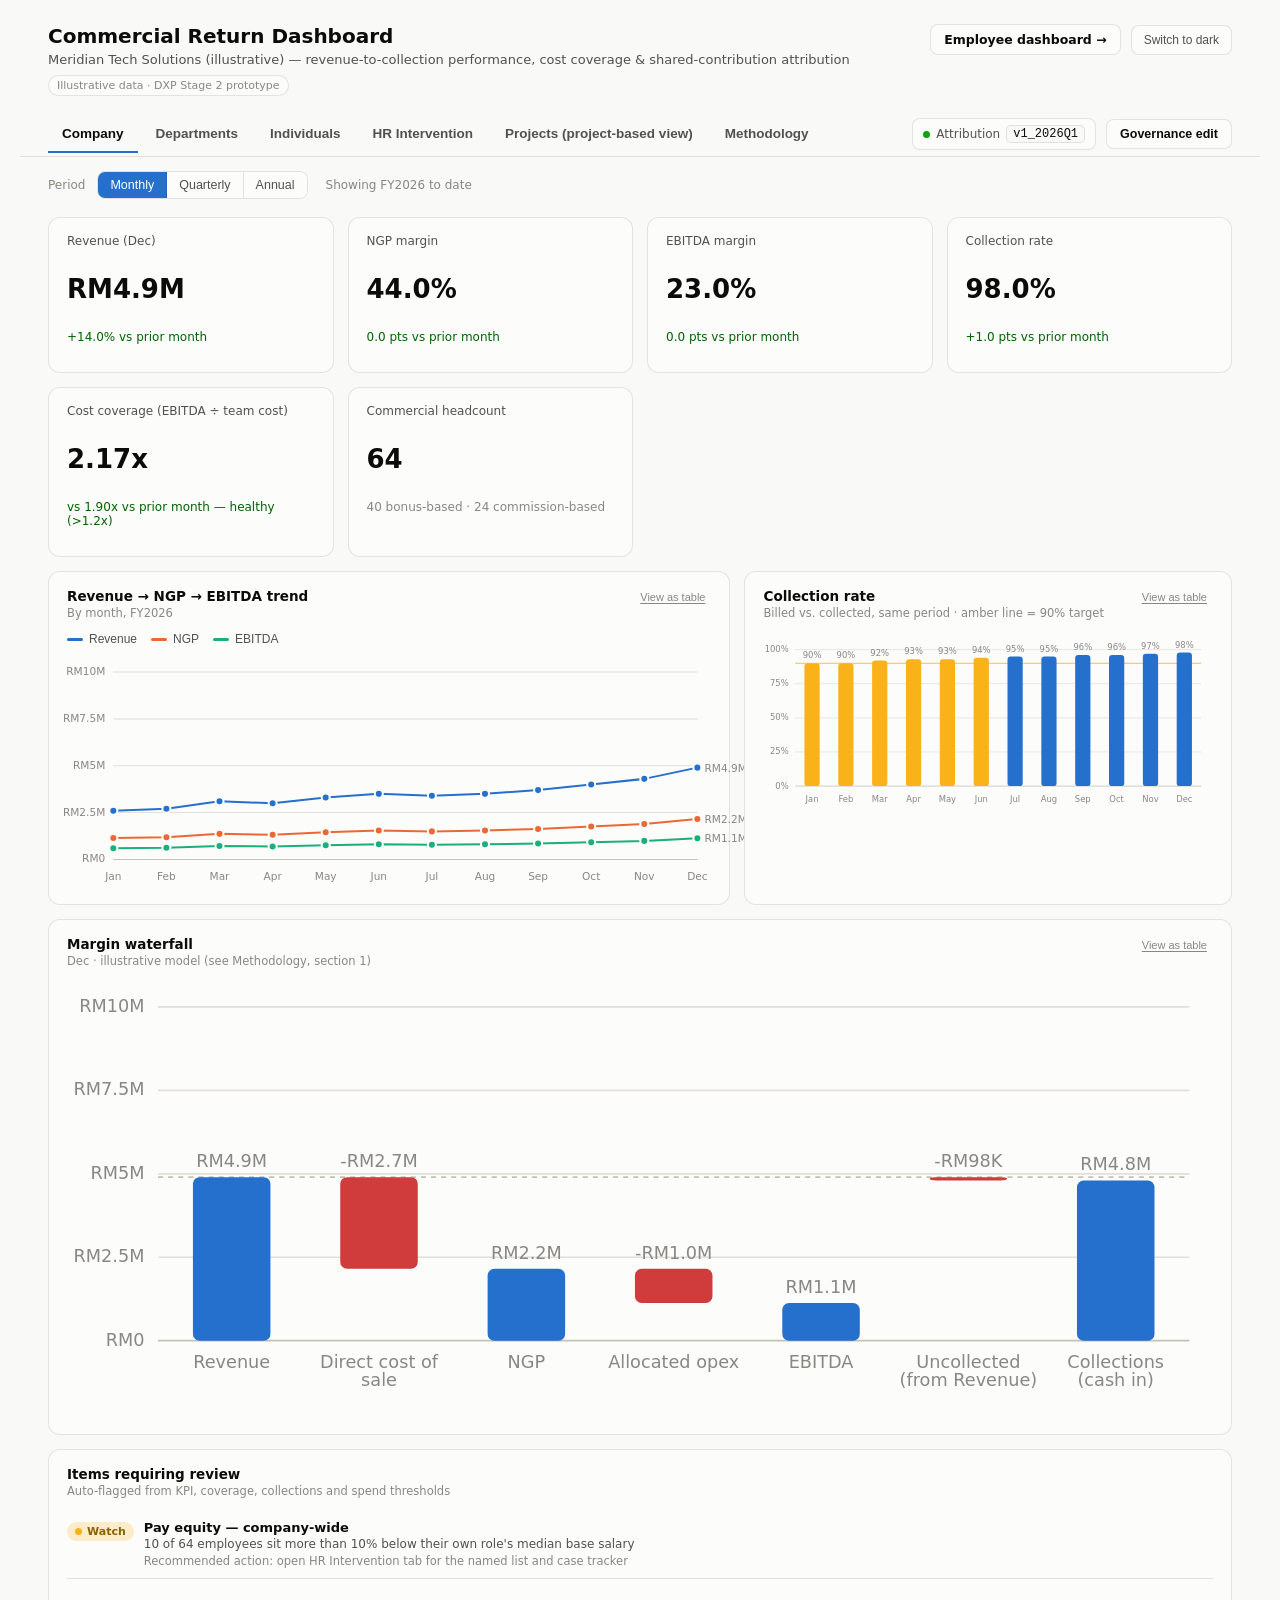
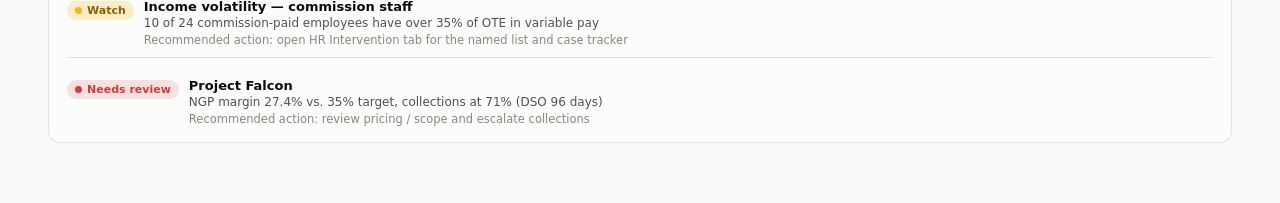
==== index.html @ 89a06a36 "Initial commit: commercial return dashboard (employer + employee views)" ====
<!DOCTYPE html>
<html lang="en">
<head>
<meta charset="UTF-8">
<meta name="viewport" content="width=device-width, initial-scale=1.0">
<title>Commercial Return Dashboard — Prototype</title>
<style>
  :root { color-scheme: light; }
  * { box-sizing: border-box; }
  html, body { margin: 0; padding: 0; }
  body {
    font-family: system-ui, -apple-system, "Segoe UI", sans-serif;
    background: var(--page-plane);
  }

  .viz-root {
    color-scheme: light;
    --surface-1:      #fcfcfb;
    --page-plane:     #f9f9f7;
    --text-primary:   #0b0b0b;
    --text-secondary: #52514e;
    --text-muted:     #898781;
    --gridline:       #e1e0d9;
    --baseline:       #c3c2b7;
    --border:         rgba(11,11,11,0.10);
    --success-text:   #006300;

    --series-1: #2570cc; /* blue      -> Revenue / Sales dept (darkened slightly from #2a78d6 so it clears 4.5:1 as text, e.g. gov-edit-btn) */
    --series-2: #eb6834; /* orange    -> NGP / Product Mgmt dept */
    --series-3: #1baf7a; /* aqua      -> EBITDA / Consulting dept */
    --series-4: #eda100; /* yellow    -> Sales Support dept */
    --series-5: #e87ba4; /* magenta   -> Delivery dept */

    --seq-100: #cde2fb; --seq-450: #2a78d6;

    --status-good:     #0ca30c;
    --status-warning:  #fab219;
    --status-serious:  #ec835a;
    --status-critical: #d03b3b;

    background: var(--page-plane);
    color: var(--text-primary);
    min-height: 100vh;
  }
  .viz-root[data-theme="dark"], .viz-root.theme-dark {
    color-scheme: dark;
    --surface-1:      #1a1a19;
    --page-plane:     #0d0d0d;
    --text-primary:   #ffffff;
    --text-secondary: #c3c2b7;
    --text-muted:     #898781;
    --gridline:       #2c2c2a;
    --baseline:       #383835;
    --border:         rgba(255,255,255,0.10);
    --success-text:   #0ca30c;

    --series-1: #3987e5;
    --series-2: #d95926;
    --series-3: #199e70;
    --series-4: #c98500;
    --series-5: #d55181;
  }

  header.app-header {
    display: flex; align-items: flex-start; justify-content: space-between;
    gap: 16px; padding: 24px 28px 16px; max-width: 1240px; margin: 0 auto;
  }
  header.app-header h1 { font-size: 20px; margin: 0 0 4px; font-weight: 650; }
  header.app-header .sub { color: var(--text-secondary); font-size: 13px; margin: 0; }
  header.app-header .tag {
    display: inline-block; margin-top: 8px; font-size: 11px; padding: 3px 8px;
    border-radius: 20px; background: var(--surface-1); border: 1px solid var(--border);
    color: var(--text-muted);
  }
  .theme-toggle {
    border: 1px solid var(--border); background: var(--surface-1); color: var(--text-secondary);
    border-radius: 8px; padding: 7px 12px; font-size: 12px; cursor: pointer; white-space: nowrap;
  }
  .theme-toggle:hover { color: var(--text-primary); }

  .tabs-row {
    max-width: 1240px; margin: 0 auto; padding: 0 28px;
    display: flex; align-items: center; justify-content: space-between; gap: 10px;
    border-bottom: 1px solid var(--gridline); flex-wrap: wrap;
  }
  nav.tabs {
    display: flex; gap: 4px; flex-wrap: wrap; flex: 1 1 auto; min-width: 0;
  }
  nav.tabs button {
    appearance: none; border: none; background: none; padding: 10px 14px; font-size: 13.5px;
    font-weight: 550; color: var(--text-secondary); cursor: pointer; border-bottom: 2px solid transparent;
    margin-bottom: -1px;
  }
  nav.tabs button:hover { color: var(--text-primary); }
  nav.tabs button[aria-selected="true"] { color: var(--text-primary); border-bottom-color: var(--series-1); }

  .filter-row {
    max-width: 1240px; margin: 0 auto; padding: 14px 28px 0; display: flex;
    align-items: center; gap: 10px; flex-wrap: wrap;
  }
  .filter-row .label { font-size: 12px; color: var(--text-muted); margin-right: 2px; }
  .seg { display: inline-flex; border: 1px solid var(--border); border-radius: 8px; overflow: hidden; }
  .seg button {
    appearance: none; border: none; background: var(--surface-1); color: var(--text-secondary);
    padding: 6px 12px; font-size: 12.5px; cursor: pointer; border-right: 1px solid var(--border);
  }
  .seg button:last-child { border-right: none; }
  .seg button[aria-pressed="true"] { background: var(--series-1); color: #fff; }
  .chip {
    border: 1px solid var(--border); background: var(--surface-1); color: var(--text-secondary);
    padding: 5px 11px; border-radius: 20px; font-size: 12px; cursor: pointer;
  }
  .chip[aria-pressed="true"] { background: var(--text-primary); color: var(--surface-1); border-color: var(--text-primary); }

  main { max-width: 1240px; margin: 0 auto; padding: 18px 28px 60px; }
  .view[hidden] { display: none; }

  .grid { display: grid; gap: 14px; }
  .grid.cols-4 { grid-template-columns: repeat(4, 1fr); }
  .grid.cols-2 { grid-template-columns: 1.4fr 1fr; }
  .grid.cols-3 { grid-template-columns: repeat(3, 1fr); }
  @media (max-width: 920px) {
    .grid.cols-4 { grid-template-columns: repeat(2, 1fr); }
    .grid.cols-2 { grid-template-columns: 1fr; }
    .grid.cols-3 { grid-template-columns: 1fr; }
  }

  .card {
    background: var(--surface-1); border: 1px solid var(--border); border-radius: 12px;
    padding: 16px 18px;
  }
  .card h3 { font-size: 13.5px; margin: 0 0 2px; font-weight: 650; }
  .card .card-sub { font-size: 11.5px; color: var(--text-muted); margin: 0 0 12px; }
  .card-head { display: flex; align-items: baseline; justify-content: space-between; gap: 8px; }
  .table-toggle {
    border: none; background: none; color: var(--text-muted); font-size: 11px; cursor: pointer;
    text-decoration: underline; text-underline-offset: 2px;
  }
  .table-toggle:hover { color: var(--text-primary); }

  /* Stat tile */
  .stat-tile .label { font-size: 12px; color: var(--text-secondary); margin: 0 0 6px; }
  .stat-tile .value { font-size: 26px; font-weight: 650; font-variant-numeric: proportional-nums; }
  .stat-tile .delta { font-size: 12px; margin-top: 4px; }
  .stat-tile .delta.good { color: var(--success-text); }
  .stat-tile .delta.bad { color: var(--status-critical); }
  .stat-tile .delta.flat { color: var(--text-muted); }

  /* Legend */
  .legend { display: flex; gap: 14px; flex-wrap: wrap; margin-bottom: 10px; }
  .legend .item { display: flex; align-items: center; gap: 6px; font-size: 12px; color: var(--text-secondary); background:none; border:none; cursor:pointer; padding:0; }
  .legend .swatch { width: 16px; height: 3px; border-radius: 2px; display: inline-block; }
  .legend .swatch.rect { width: 10px; height: 10px; border-radius: 2px; }
  .legend .item[data-off="true"] { opacity: .35; }

  svg.chart { width: 100%; height: auto; display: block; overflow: visible; }
  .axis-label { fill: var(--text-muted); font-size: 10.5px; }
  .grid-line { stroke: var(--gridline); stroke-width: 1; }
  .baseline { stroke: var(--baseline); stroke-width: 1; }

  .tooltip {
    position: fixed; pointer-events: none; z-index: 50; background: var(--surface-1);
    border: 1px solid var(--border); border-radius: 8px; padding: 8px 10px; font-size: 12px;
    box-shadow: 0 4px 16px rgba(0,0,0,.14); opacity: 0; transition: opacity .08s ease; min-width: 140px;
  }
  .tooltip.show { opacity: 1; }
  .tooltip .t-title { color: var(--text-secondary); font-size: 11px; margin-bottom: 4px; }
  .tooltip .t-row { display: flex; align-items: center; gap: 6px; justify-content: space-between; padding: 1px 0; }
  .tooltip .t-key { display: flex; align-items: center; gap: 5px; color: var(--text-secondary); }
  .tooltip .t-line { width: 10px; height: 2px; display: inline-block; border-radius: 1px; }
  .tooltip .t-val { font-weight: 650; color: var(--text-primary); font-variant-numeric: tabular-nums; }

  /* Table */
  table.data-table { width: 100%; border-collapse: collapse; font-size: 12.5px; }
  table.data-table th {
    text-align: left; font-weight: 600; color: var(--text-muted); font-size: 11px;
    text-transform: uppercase; letter-spacing: .02em; padding: 7px 10px; border-bottom: 1px solid var(--gridline);
    white-space: nowrap;
  }
  table.data-table td { padding: 8px 10px; border-bottom: 1px solid var(--gridline); vertical-align: middle; }
  table.data-table td.num, table.data-table th.num { text-align: right; font-variant-numeric: tabular-nums; }
  table.data-table tbody tr:hover { background: rgba(128,128,128,0.06); }
  table.data-table caption { text-align: left; caption-side: bottom; font-size: 11px; color: var(--text-muted); padding-top: 6px; }

  /* Meter */
  .meter-wrap { display: flex; align-items: center; gap: 8px; min-width: 130px; }
  .meter-track { flex: 1; height: 6px; border-radius: 4px; background: var(--gridline); overflow: hidden; }
  .meter-fill { height: 100%; border-radius: 4px; }
  .meter-val { font-size: 11.5px; color: var(--text-secondary); font-variant-numeric: tabular-nums; min-width: 34px; text-align: right; }

  /* Badge / status */
  .badge {
    display: inline-flex; align-items: center; gap: 5px; font-size: 11px; font-weight: 600;
    padding: 3px 8px; border-radius: 20px; white-space: nowrap;
  }
  .badge.good { color: var(--status-good); background: color-mix(in srgb, var(--status-good) 14%, transparent); }
  .badge.warning { color: #8a6300; background: color-mix(in srgb, var(--status-warning) 22%, transparent); }
  .badge.critical { color: var(--status-critical); background: color-mix(in srgb, var(--status-critical) 14%, transparent); }
  .viz-root[data-theme="dark"] .badge.warning, .viz-root.theme-dark .badge.warning { color: #ffd980; }
  .badge .dot { width: 7px; height: 7px; border-radius: 50%; }
  .badge.good .dot { background: var(--status-good); }
  .badge.warning .dot { background: var(--status-warning); }
  .badge.critical .dot { background: var(--status-critical); }

  .flag-list { display: flex; flex-direction: column; gap: 10px; }
  .flag-item { display: flex; gap: 10px; padding: 10px 0; border-bottom: 1px solid var(--gridline); }
  .flag-item:last-child { border-bottom: none; padding-bottom: 0; }
  .flag-item .who { font-size: 13px; font-weight: 600; }
  .flag-item .why { font-size: 12px; color: var(--text-secondary); margin-top: 2px; }
  .flag-item .action { font-size: 11.5px; color: var(--text-muted); margin-top: 3px; }

  .pay-pill { font-size: 10.5px; padding: 2px 7px; border-radius: 10px; border: 1px solid var(--border); color: var(--text-secondary); white-space: nowrap; }

  .attr-bar { display: flex; height: 22px; border-radius: 5px; overflow: hidden; }
  .attr-seg { display: flex; align-items: center; justify-content: center; font-size: 10.5px; color: #fff; font-weight: 600; }
  .attr-legend { display: flex; gap: 12px; flex-wrap: wrap; margin-top: 8px; font-size: 11px; color: var(--text-secondary); }
  .attr-legend .sw { width: 9px; height: 9px; border-radius: 2px; display: inline-block; margin-right: 5px; }

  .proj-card { border: 1px solid var(--border); border-radius: 10px; padding: 14px 16px; margin-bottom: 12px; }
  .proj-head { display: flex; align-items: center; justify-content: space-between; gap: 10px; flex-wrap: wrap; margin-bottom: 8px; }
  .proj-head h4 { margin: 0; font-size: 14px; }
  .proj-meta { font-size: 11.5px; color: var(--text-muted); }
  .proj-stats { display: flex; gap: 22px; flex-wrap: wrap; margin: 10px 0; }
  .proj-stats div .k { font-size: 10.5px; color: var(--text-muted); }
  .proj-stats div .v { font-size: 14px; font-weight: 650; }

  .method-block { margin-bottom: 22px; }
  .method-block h3 { font-size: 14px; margin-bottom: 6px; }
  .method-block p, .method-block li { font-size: 13px; color: var(--text-secondary); line-height: 1.55; }
  .method-block ul { margin: 6px 0; padding-left: 18px; }

  .callout { border: 1px solid var(--border); border-left: 3px solid var(--text-primary); border-radius: 8px; padding: 12px 14px; margin-bottom: 22px; background: var(--page-plane); }
  .callout h3 { font-size: 13px; margin: 0 0 6px; }
  .callout p, .callout li { font-size: 12.5px; color: var(--text-secondary); line-height: 1.55; margin: 4px 0; }
  .callout ul { margin: 4px 0; padding-left: 18px; }
  .callout b { color: var(--text-primary); }

  .hr-case-row select, .hr-case-row input[type="text"] {
    font: inherit; font-size: 12px; padding: 5px 7px; border-radius: 6px; border: 1px solid var(--border);
    background: var(--surface-1); color: var(--text-primary); width: 100%;
  }
  .hr-flag-pill { display: inline-block; font-size: 10.5px; padding: 2px 7px; border-radius: 10px; margin: 1px 3px 1px 0; white-space: nowrap; }
  .hr-flag-pill.pay-equity { color: var(--status-warning); background: color-mix(in srgb, var(--status-warning) 22%, transparent); }
  .hr-flag-pill.income-volatility { color: var(--status-critical); background: color-mix(in srgb, var(--status-critical) 14%, transparent); }
  .hr-flag-pill.performance { color: var(--status-critical); background: color-mix(in srgb, var(--status-critical) 14%, transparent); }
  .chip.mgmt-approve[aria-pressed="true"] { background: var(--status-good); color: #fff; border-color: var(--status-good); }
  .chip.mgmt-decline[aria-pressed="true"] { background: var(--text-muted); color: var(--surface-1); border-color: var(--text-muted); }

  /* Manager-facing simple view: plain-language cards, one-click approve/dismiss */
  .mgr-grid { display: grid; grid-template-columns: repeat(2, 1fr); gap: 12px; }
  @media (max-width: 760px) { .mgr-grid { grid-template-columns: 1fr; } }
  .mgr-card { border: 1px solid var(--border); border-radius: 10px; padding: 13px 15px; }
  .mgr-card-head { display: flex; align-items: flex-start; justify-content: space-between; gap: 10px; }
  .mgr-card-head .who { font-size: 13.5px; font-weight: 650; }
  .mgr-card-head .proj-meta { margin-top: 1px; }
  .mgr-reasons { margin: 9px 0; padding-left: 18px; font-size: 12.5px; color: var(--text-secondary); line-height: 1.5; }
  .mgr-reasons li { margin-bottom: 2px; }
  .mgr-actions { display: flex; gap: 8px; align-items: center; margin-top: 4px; }
  .mgr-approve-btn { border: 1px solid var(--series-1); background: var(--series-1); color: #fff; font-weight: 650; border-radius: 7px; padding: 6px 12px; font-size: 12px; cursor: pointer; }
  .mgr-dismiss-btn { border: 1px solid var(--border); background: var(--surface-1); color: var(--text-secondary); border-radius: 7px; padding: 6px 12px; font-size: 12px; cursor: pointer; }
  .mgr-dismiss-btn:hover { color: var(--text-primary); }
  .mgr-reviewed-note { font-size: 12px; color: var(--text-muted); display: flex; align-items: center; gap: 8px; }
  .mgr-reconsider-btn { border: none; background: none; color: var(--series-1); font-size: 12px; cursor: pointer; text-decoration: underline; text-underline-offset: 2px; padding: 0; }
  .formula {
    font-family: ui-monospace, "SFMono-Regular", Menlo, monospace; font-size: 12.5px;
    background: var(--page-plane); border: 1px solid var(--border); border-radius: 8px;
    padding: 10px 12px; margin: 8px 0; color: var(--text-primary);
  }

  .visually-hidden { position: absolute; width: 1px; height: 1px; overflow: hidden; clip: rect(0 0 0 0); white-space: nowrap; }

  /* ---------------- governance modal ---------------- */
  .modal-overlay {
    position: fixed; inset: 0; background: rgba(11,11,11,0.45); z-index: 100;
    display: flex; align-items: flex-start; justify-content: center; padding: 4vh 16px; overflow-y: auto;
  }
  .modal-overlay[hidden] { display: none; }
  .modal-card {
    background: var(--surface-1); border-radius: 14px; width: 100%; max-width: 620px;
    box-shadow: 0 20px 60px rgba(0,0,0,.28); border: 1px solid var(--border);
    display: flex; flex-direction: column; max-height: 92vh;
  }
  .modal-head { display: flex; align-items: flex-start; justify-content: space-between; gap: 12px; padding: 20px 22px 14px; }
  .modal-head h2 { margin: 0 0 6px; font-size: 17px; color: var(--text-primary); }
  .modal-sub { margin: 0; font-size: 12px; color: var(--text-secondary); line-height: 1.5; }
  .modal-close {
    border: 1px solid var(--border); background: var(--surface-1); color: var(--text-secondary);
    width: 30px; height: 30px; border-radius: 8px; font-size: 16px; cursor: pointer; flex: none;
    display: flex; align-items: center; justify-content: center; line-height: 1;
  }
  .modal-close:hover { color: var(--text-primary); }
  .modal-divider { border-top: 1px solid var(--gridline); margin: 0 22px; }
  .modal-body { padding: 18px 22px 22px; overflow-y: auto; }

  .gov-active-note { font-size: 13px; color: var(--text-secondary); line-height: 1.6; margin: 4px 0 22px; }
  .gov-version-tag {
    font-family: ui-monospace, "SFMono-Regular", Menlo, monospace; color: var(--text-primary); background: var(--page-plane);
    border: 1px solid var(--border); border-radius: 5px; padding: 1px 6px; font-size: 12px;
  }

  .gov-step { display: flex; gap: 12px; margin-bottom: 6px; }
  .gov-step .step-num {
    flex: none; width: 26px; height: 26px; border-radius: 50%; background: var(--page-plane);
    border: 1px solid var(--border); color: var(--text-secondary); font-size: 12px; font-weight: 700;
    display: flex; align-items: center; justify-content: center;
  }
  .gov-step-title { font-size: 14.5px; font-weight: 650; color: var(--text-primary); margin: 2px 0 2px; }
  .gov-step-body { flex: 1; min-width: 0; }
  .gov-step-help { font-size: 11.5px; color: var(--text-muted); margin: 2px 0 12px; }

  .gov-select {
    width: 100%; appearance: none; border: 1px solid var(--border); background: var(--page-plane);
    color: var(--text-primary); border-radius: 9px; padding: 10px 34px 10px 12px; font-size: 14px; font-family: inherit;
    background-image: url("data:image/svg+xml;utf8,<svg xmlns='http://www.w3.org/2000/svg' width='10' height='6'><path d='M0 0l5 6 5-6z' fill='%23898781'/></svg>");
    background-repeat: no-repeat; background-position: right 12px center;
  }

  .gov-weight-head { display: grid; grid-template-columns: 1fr 64px 1fr 46px; gap: 10px; font-size: 10.5px; text-transform: uppercase; letter-spacing: .03em; color: var(--text-muted); padding-bottom: 4px; border-bottom: 1px solid var(--gridline); margin-bottom: 4px; }
  .gov-weight-row { display: grid; grid-template-columns: 1fr 64px 1fr 46px; align-items: center; gap: 10px; padding: 7px 0; }
  .gov-weight-row .role-name { font-size: 13px; color: var(--text-primary); }
  .gov-weight-input {
    width: 100%; border: 1px solid var(--border); background: var(--page-plane); border-radius: 7px;
    padding: 6px; font-size: 13px; text-align: center; color: var(--text-primary); font-family: inherit;
  }
  .gov-share-track { height: 6px; border-radius: 4px; background: var(--gridline); overflow: hidden; }
  .gov-share-fill { height: 100%; border-radius: 4px; }
  .gov-share-pct { font-size: 12.5px; color: var(--text-secondary); text-align: right; font-variant-numeric: tabular-nums; }

  .gov-breakdown { background: var(--page-plane); border: 1px solid var(--border); border-radius: 10px; padding: 12px 14px; margin: 14px 0 18px; }
  .gov-breakdown-title { font-size: 11.5px; color: var(--text-muted); margin: 0 0 8px; }
  .gov-bd-row { display: flex; align-items: center; justify-content: space-between; padding: 5px 0; font-size: 13px; }
  .gov-bd-row .amt { font-weight: 650; color: var(--text-primary); font-variant-numeric: tabular-nums; }
  .gov-bd-row .delta { font-size: 11.5px; min-width: 70px; text-align: right; font-variant-numeric: tabular-nums; }
  .gov-bd-row .delta.up { color: var(--status-good); }
  .gov-bd-row .delta.down { color: var(--status-critical); }
  .gov-bd-row .delta.flat { color: var(--text-muted); }

  .gov-radio-card {
    border: 1px solid var(--border); border-radius: 10px; padding: 11px 14px; margin-bottom: 8px; cursor: pointer;
    display: flex; gap: 10px; align-items: flex-start;
  }
  .gov-radio-card.selected { background: color-mix(in srgb, var(--series-1) 10%, var(--surface-1)); border-color: var(--series-1); }
  .gov-radio-card input { margin-top: 3px; }
  .gov-radio-card .rt { font-size: 13.5px; font-weight: 600; color: var(--text-primary); }
  .gov-radio-card .rs { font-size: 11.5px; color: var(--text-muted); margin-top: 1px; }

  .gov-reason-label { font-size: 13px; font-weight: 600; color: var(--text-primary); margin: 16px 0 6px; }
  .gov-reason {
    width: 100%; border: 1px solid var(--border); background: var(--page-plane); border-radius: 9px;
    padding: 9px 11px; font-size: 13px; font-family: inherit; color: var(--text-primary); resize: vertical; min-height: 52px;
  }

  .gov-checklist { margin: 18px 0 14px; display: flex; flex-direction: column; gap: 7px; }
  .gov-check-row { display: flex; align-items: flex-start; gap: 8px; font-size: 12.5px; }
  .gov-check-icon { flex: none; width: 16px; height: 16px; display: flex; align-items: center; justify-content: center; margin-top: 1px; }
  .gov-check-row.pass { color: var(--text-secondary); }
  .gov-check-row.pass .gov-check-icon { color: var(--status-good); }
  .gov-check-row.pending { color: var(--text-muted); }
  .gov-check-row.pending .gov-check-icon { color: var(--text-muted); }
  .gov-check-row.fail { color: var(--status-critical); }
  .gov-check-row.fail .gov-check-icon { color: var(--status-critical); }

  .gov-register-btn { width: 100%; border: none; border-radius: 10px; padding: 13px; font-size: 14px; font-weight: 650; cursor: pointer; margin-top: 4px; }
  .gov-register-btn.enabled { background: var(--series-1); color: #fff; }
  .gov-register-btn.disabled { background: var(--gridline); color: var(--text-muted); cursor: not-allowed; }

  .gov-success {
    background: color-mix(in srgb, var(--status-good) 12%, var(--surface-1)); border: 1px solid var(--status-good);
    color: var(--text-primary); border-radius: 9px; padding: 10px 13px; font-size: 12.5px; margin-bottom: 16px;
  }

  .gov-history { margin-top: 20px; border-top: 1px solid var(--gridline); padding-top: 14px; }
  .gov-history-title { font-size: 11.5px; color: var(--text-muted); text-transform: uppercase; letter-spacing: .03em; margin: 0 0 8px; }
  .gov-hist-row { display: flex; align-items: center; justify-content: space-between; padding: 7px 0; border-bottom: 1px solid var(--gridline); font-size: 12.5px; gap: 10px; }
  .gov-hist-row:last-child { border-bottom: none; }
  .gov-hist-left { display: flex; align-items: center; gap: 8px; min-width: 0; }
  .gov-hist-reason { color: var(--text-muted); overflow: hidden; text-overflow: ellipsis; white-space: nowrap; }
  .gov-hist-tag { flex: none; font-size: 10px; font-weight: 700; padding: 2px 7px; border-radius: 20px; text-transform: uppercase; letter-spacing: .02em; }
  .gov-hist-tag.active { background: color-mix(in srgb, var(--status-good) 16%, transparent); color: var(--status-good); }
  .gov-hist-tag.upcoming { background: color-mix(in srgb, var(--series-1) 16%, transparent); color: var(--series-1); }
  .gov-hist-tag.superseded { background: var(--gridline); color: var(--text-muted); }
  .gov-hist-tag.pending { background: color-mix(in srgb, var(--status-warning) 22%, transparent); color: #8a6300; }
  .viz-root[data-theme="dark"] .gov-hist-tag.pending, .viz-root.theme-dark .gov-hist-tag.pending { color: #ffd980; }
  .gov-hist-approvals { font-size: 11.5px; color: var(--text-secondary); margin: 4px 0 8px; padding-left: 2px; }
  .gov-approve-btn {
    border: 1px solid var(--border); background: var(--surface-1); color: var(--text-primary); font-weight: 600;
    border-radius: 6px; padding: 3px 9px; font-size: 11px; cursor: pointer; margin: 2px 6px 2px 0;
  }
  .gov-approve-btn:hover { background: var(--page-plane); }
  .gov-approve-btn.done { color: var(--status-good); border-color: var(--status-good); cursor: default; }

  .gov-whatif-note { font-size: 11.5px; color: var(--text-muted); margin: 2px 0 10px; line-height: 1.5; }
  .gov-whatif-row { display: grid; grid-template-columns: 1fr 1fr 1fr 1fr; gap: 8px; align-items: center; padding: 6px 0; border-bottom: 1px solid var(--gridline); font-size: 12.5px; }
  .gov-whatif-row:last-child { border-bottom: none; }
  .gov-whatif-head { font-size: 10.5px; text-transform: uppercase; letter-spacing: .03em; color: var(--text-muted); border-bottom: 1px solid var(--gridline); padding-bottom: 4px; }
  .gov-whatif-row .amt { text-align: right; font-variant-numeric: tabular-nums; }
  .gov-whatif-row .delta { text-align: right; font-variant-numeric: tabular-nums; }
  .gov-whatif-row .delta.up { color: var(--status-good); }
  .gov-whatif-row .delta.down { color: var(--status-critical); }
  .gov-whatif-row .delta.flat { color: var(--text-muted); }

  .gov-audit { margin-top: 18px; border-top: 1px solid var(--gridline); padding-top: 12px; }
  .gov-audit-title { font-size: 11.5px; color: var(--text-muted); text-transform: uppercase; letter-spacing: .03em; margin: 0 0 8px; }
  .gov-audit-row { font-size: 11.5px; color: var(--text-secondary); padding: 3px 0; display: flex; gap: 8px; }
  .gov-audit-row .ts { color: var(--text-muted); font-variant-numeric: tabular-nums; flex: none; }

  .gov-edit-btn {
    border: 1px solid var(--border); background: var(--surface-1); color: var(--series-1); font-weight: 600;
    border-radius: 7px; padding: 5px 11px; font-size: 12px; cursor: pointer; white-space: nowrap;
  }
  .gov-edit-btn:hover { background: var(--page-plane); }

  .header-controls { display: flex; align-items: center; gap: 10px; }

  .gov-header-badge {
    display: inline-flex; align-items: center; gap: 6px; font-size: 12px; color: var(--text-secondary);
    border: 1px solid var(--border); background: var(--surface-1); padding: 6px 10px; border-radius: 8px; white-space: nowrap;
  }
  .gov-header-badge .dot { width: 7px; height: 7px; border-radius: 50%; background: var(--status-good); flex: none; }
  .gov-header-btn {
    border: 1px solid var(--border); background: var(--surface-1); color: var(--text-primary); font-weight: 600;
    border-radius: 8px; padding: 7px 13px; font-size: 12.5px; cursor: pointer; white-space: nowrap;
  }
  .gov-header-btn:hover { background: var(--page-plane); }
  #govToolbar { display: flex; align-items: center; gap: 10px; flex: none; padding: 6px 0; }
  @media (max-width: 920px) { #govToolbar { width: 100%; order: 99; padding: 0 0 8px; } }
</style>
</head>
<body>
<div class="viz-root" id="root">

  <header class="app-header">
    <div>
      <h1>Commercial Return Dashboard</h1>
      <p class="sub">Meridian Tech Solutions (illustrative) — revenue-to-collection performance, cost coverage &amp; shared-contribution attribution</p>
      <span class="tag">Illustrative data · DXP Stage 2 prototype</span>
    </div>
    <div class="header-controls">
      <a class="gov-header-btn" id="toEmployeeLink" href="employee-dashboard.html" target="_blank" rel="noopener" style="text-decoration:none;">Employee dashboard →</a>
      <button class="theme-toggle" id="themeToggle" type="button">Switch to dark</button>
    </div>
  </header>

  <div class="tabs-row">
    <nav class="tabs" role="tablist" aria-label="Dashboard views">
      <button role="tab" aria-selected="true" data-view="company">Company</button>
      <button role="tab" aria-selected="false" data-view="departments">Departments</button>
      <button role="tab" aria-selected="false" data-view="individuals">Individuals</button>
      <button role="tab" aria-selected="false" data-view="hr">HR Intervention</button>
      <button role="tab" aria-selected="false" data-view="projects">Projects (project-based view)</button>
      <button role="tab" aria-selected="false" data-view="methodology">Methodology</button>
    </nav>
    <div id="govToolbar">
      <div class="gov-header-badge" id="govHeaderBadge"><span class="dot"></span>Attribution <span class="gov-version-tag" id="govHeaderVersionTag"></span></div>
      <button class="gov-header-btn" id="govHeaderEditBtn" type="button">Governance edit</button>
    </div>
  </div>

  <div class="filter-row" id="periodFilterRow">
    <span class="label">Period</span>
    <div class="seg" role="group" aria-label="Time period">
      <button data-period="monthly" aria-pressed="true">Monthly</button>
      <button data-period="quarterly" aria-pressed="false">Quarterly</button>
      <button data-period="annual" aria-pressed="false">Annual</button>
    </div>
    <span class="label" style="margin-left:8px;">Showing FY2026 to date</span>
  </div>

  <main>
    <!-- COMPANY VIEW -->
    <section class="view" id="view-company">
      <div class="grid cols-4" id="companyStats" style="margin-bottom:14px;"></div>

      <div class="grid cols-2" style="margin-bottom:14px;">
        <div class="card">
          <div class="card-head">
            <div>
              <h3>Revenue → NGP → EBITDA trend</h3>
              <p class="card-sub" id="trendSub">By month, FY2026</p>
            </div>
            <button class="table-toggle" data-target="trendTable">View as table</button>
          </div>
          <div class="legend" id="trendLegend"></div>
          <div id="trendChartHost"></div>
          <div id="trendTable" hidden></div>
        </div>

        <div class="card">
          <div class="card-head">
            <div>
              <h3>Collection rate</h3>
              <p class="card-sub">Billed vs. collected, same period · amber line = 90% target</p>
            </div>
            <button class="table-toggle" data-target="collTable">View as table</button>
          </div>
          <div id="collChartHost"></div>
          <div id="collTable" hidden></div>
        </div>
      </div>

      <div class="card" style="margin-bottom:14px;">
        <div class="card-head">
          <div>
            <h3>Margin waterfall</h3>
            <p class="card-sub" id="waterfallSub">Where revenue leaks on the way to cash, for the latest period shown</p>
          </div>
          <button class="table-toggle" data-target="waterfallTable">View as table</button>
        </div>
        <div id="waterfallChartHost"></div>
        <div id="waterfallTable" hidden></div>
      </div>

      <div class="card">
        <div class="card-head">
          <div>
            <h3>Items requiring review</h3>
            <p class="card-sub">Auto-flagged from KPI, coverage, collections and spend thresholds</p>
          </div>
        </div>
        <div class="flag-list" id="flagList"></div>
      </div>
    </section>

    <!-- DEPARTMENTS VIEW -->
    <section class="view" id="view-departments" hidden>
      <div class="card" style="margin-bottom:14px;">
        <div class="card-head">
          <div>
            <h3>Attributed NGP vs. employment cost, by department</h3>
            <p class="card-sub">FY2026 · attribution per the shared-contribution matrix (see Methodology)</p>
          </div>
          <button class="table-toggle" data-target="deptTable">View as table</button>
        </div>
        <div class="legend" id="deptLegend"></div>
        <div id="deptChartHost"></div>
        <div id="deptTable" hidden></div>
      </div>

      <div class="card">
        <h3>Department scorecard</h3>
        <p class="card-sub">Cost coverage ratio = attributed NGP ÷ department employment cost</p>
        <table class="data-table" id="deptScoreTable"></table>
      </div>
    </section>

    <!-- INDIVIDUALS VIEW -->
    <section class="view" id="view-individuals" hidden>
      <div class="filter-row" style="padding:0 0 8px;">
        <span class="label">Department</span>
        <button class="chip" data-dept="all" aria-pressed="true">All</button>
        <button class="chip" data-dept="Sales" aria-pressed="false">Sales</button>
        <button class="chip" data-dept="Sales Support" aria-pressed="false">Sales Support</button>
        <button class="chip" data-dept="Product Management" aria-pressed="false">Product Management</button>
        <button class="chip" data-dept="Consulting" aria-pressed="false">Consulting</button>
        <button class="chip" data-dept="Delivery" aria-pressed="false">Delivery</button>
      </div>
      <div class="filter-row" style="padding:0 0 12px;">
        <span class="label">Pay structure</span>
        <button class="chip" data-pay="all" aria-pressed="true">All</button>
        <button class="chip" data-pay="Bonus" aria-pressed="false">Bonus-based</button>
        <button class="chip" data-pay="Commission" aria-pressed="false">Commission / incentive-based</button>
      </div>
      <div class="card">
        <div class="card-head">
          <div>
            <h3>Individual compensation records</h3>
            <p class="card-sub">All 64 commercial staff, from the Glocomp employee roster · base salary, variable pay and OTE are real; HR flags are computed live from these figures; KPI achievement is a simulated score (no real actuals supplied) — see Methodology, section 3 and section 9</p>
          </div>
          <input type="text" id="indivSearch" placeholder="Search name or role…" style="font:inherit;font-size:12.5px;padding:7px 10px;border-radius:8px;border:1px solid var(--border);background:var(--page-plane);color:var(--text-primary);min-width:200px;">
        </div>
        <div style="overflow-x:auto;">
          <table class="data-table" id="indivTable"></table>
        </div>
        <div id="indivPagination" style="display:flex;align-items:center;justify-content:space-between;gap:10px;margin-top:10px;font-size:12px;color:var(--text-secondary);"></div>
      </div>
    </section>

    <!-- HR INTERVENTION VIEW -->
    <section class="view" id="view-hr" hidden>
      <div class="filter-row" style="padding:0 0 12px;">
        <span class="label">View</span>
        <div class="seg" role="group" aria-label="HR tab view mode" id="hrViewModeSeg">
          <button type="button" data-hrmode="simple" aria-pressed="true">Simple (for managers)</button>
          <button type="button" data-hrmode="detail" aria-pressed="false">Detailed (for HR)</button>
        </div>
      </div>

      <div class="grid cols-4" id="hrStats" style="margin-bottom:14px;"></div>

      <div class="card" style="margin-bottom:14px;">
        <div class="card-head">
          <div>
            <h3 id="hrCardTitle">Employees who may need a look</h3>
            <p class="card-sub" id="hrCardSub">Plain-language summary, for approving whether HR should follow up — no percentages or statistics to interpret</p>
          </div>
          <div style="display:flex;gap:8px;flex-wrap:wrap;align-items:center;">
            <button type="button" class="chip" id="hrExportBtn">Download case log (CSV)</button>
            <label class="chip" style="cursor:pointer;">Import case log (CSV)<input type="file" id="hrImportInput" accept=".csv" style="display:none;"></label>
            <span id="hrImportStatus" style="font-size:11.5px;color:var(--text-muted);"></span>
          </div>
        </div>
        <p class="card-sub" style="margin:-6px 0 12px;">This build can't reach a backend, and browser storage isn't available where this dashboard is hosted — so CSV export/import is the persistence mechanism: download before you close the tab, import to pick back up later or hand off to a colleague.</p>
        <div id="hrManagerCards"></div>
        <div id="hrDetailWrap" hidden style="overflow-x:auto;">
          <table class="data-table" id="hrCaseTable"></table>
        </div>
      </div>

      <div class="callout">
        <h3>What this tab can and can't do yet</h3>
        <p><b>Two ways to look at the same list:</b> "Simple (for managers)" turns each flag into a plain sentence with a recommended next step and an escalation control — no statistics to interpret. "Detailed (for HR)" shows the same people with the full pay-band graphic and an editable stage/owner/notes case tracker. Either view can open the full detailed report, or export/import the same CSV.</p>
        <p><b>Escalation path, not a one-shot label:</b> a case moves Flagged → department manager → senior manager → executive review, where the decision is to continue the intervention or end employment. The suggested starting stage is driven by how many consecutive quarters the issue has shown up — every stage move is still a manual action, never automatic.</p>
        <p><b>Real, from the data provided:</b> pay-equity outliers (base salary materially below the role median) and income-volatility exposure (commission staff heavily dependent on variable pay) — both computed directly from the real compensation columns.</p>
        <p><b>Estimated, clearly labeled:</b> the "Performance" flag, the financial/non-financial breakdown in the detailed report, and "quarters flagged" all come from the same simulated KPI score used elsewhere in this dashboard (see Methodology, section 10) — no real order logs, SLA timers, survey ratings, timesheets or quarterly history were in the dataset, so this demonstrates that a performance signal can drive real recommendations and an escalation path, not that it measures anyone's actual work yet.</p>
        <p><b>Would need more data for a Phase 2:</b> attrition/retention risk scoring (needs tenure and exit history), engagement or manager-relationship signals (needs survey or 1:1 data), workload/burnout indicators (needs hours or ticket-volume data), the real actuals and real quarterly history behind the Performance flag, and a real backend for the case tracker with approvals and notifications (needs a server and, likely, HRIS write-back — this prototype's tracker is in-memory, exportable to CSV so work isn't lost between sessions).</p>
      </div>
    </section>

    <!-- PROJECTS VIEW -->
    <section class="view" id="view-projects" hidden>
      <p class="card-sub" style="margin:0 0 12px;">Project-based view — commercial return per project, with the shared-contribution split across functions that touched it</p>
      <div id="projectList"></div>
    </section>

    <!-- METHODOLOGY VIEW -->
    <section class="view" id="view-methodology" hidden>
      <div class="callout">
        <h3>What's real vs. illustrative in this build</h3>
        <p><b>Two separate dashboards, not one app with a role switch:</b> this page is the employer/management dashboard (Company, Departments, Individuals, HR Intervention, Projects, Governance, Methodology). An employee's own view — their comp, overall and detailed performance score, attributed deal pool and peer pay band — lives on its own standalone page, linked from "Employee dashboard →" in the header above, so it can be opened, shared and demoed independently of this one.</p>
        <p><b>Real, from Glocomp_Employee_Data.xlsx:</b> the 64-person headcount and department split in the Individuals and HR Intervention tabs; every base salary, bonus/commission amount, OTE and pay structure shown; the non-financial KPI formulas in section 3 below; the pay-equity and income-volatility flags (section 8, section 9).</p>
        <p><b>Simulated, clearly labeled wherever it appears:</b> every "KPI achievement" badge and the "(sim.)" figures behind it (section 10) — no real operational actuals (order logs, SLA timers, survey ratings, timesheets) were supplied, so these are deterministic mock scores standing in for the real formulas in section 3, not measurements of any person's actual performance.</p>
        <p><b>Illustrative, pending real deal-level financials:</b> revenue, NGP, EBITDA, collections, the department cost/coverage figures and margin waterfall on the Company, Departments and Projects tabs, the attribution-governance mechanics in section 6, and the attributed deal pool on the separate employee dashboard — the department headcounts driving them already match the real roster, but no deal-level revenue or cost data was provided to replace the financial model itself.</p>
      </div>

      <div class="method-block">
        <h3>1. One cascade, four checkpoints</h3>
        <p>Every deal and every period is tracked through the same four checkpoints, so "performance" always means the same thing company-wide:</p>
        <div class="formula">Revenue booked → less direct cost of sale → Net Gross Profit (NGP) → less allocated opex → EBITDA → Collections (cash actually received)</div>
        <p>NGP is used for attribution below the company level because it is directly traceable to a deal. EBITDA already has shared overhead baked in, so it is only meaningful once things are rolled up to department or company level. Collections is tracked as its own lens — profitable revenue that isn't collected isn't a return yet.</p>
      </div>

      <div class="method-block">
        <h3>2. Role-based KPI templates</h3>
        <p>Each role has an approved KPI template — a fixed set of weighted measures agreed with the function head. Actuals are scored against target per measure, then combined into one weighted achievement percentage per person, per period. This is what "KPI achievement" means everywhere in this dashboard. The mix behind that one number is different per function — only Sales is scored mostly on revenue; functions that don't carry a quota are weighted mostly on non-financial measures instead:</p>
        <table class="data-table">
          <thead><tr><th>Role</th><th>Basis</th><th>Measures &amp; weights</th><th>Why</th></tr></thead>
          <tbody>
            <tr><td>Sales</td><td>Mostly financial</td><td>Revenue 40% · NGP 30% · Collections 20% · Non-financial 10%</td><td>Quota-carrying and closest to the money</td></tr>
            <tr><td>Product Management</td><td>Mixed</td><td>Attributed NGP 35% · Deal-support win rate 25% · Roadmap delivery on time 20% · Sales-enablement response SLA 20%</td><td>Influences deals without owning them</td></tr>
            <tr><td>Consulting</td><td>Mostly non-financial</td><td>Scoping accuracy 30% · Utilisation rate 25% · Delivery quality score 25% · On-time scoping turnaround 20%</td><td>No sales quota — measured on whether estimates and delivery hold up</td></tr>
            <tr><td>Sales Support</td><td>Mostly non-financial</td><td>Turnaround SLA 30% · Order/contract accuracy 30% · Renewal admin completion 20% · Internal CSAT 20%</td><td>Operational backbone — speed and accuracy, not revenue they don't generate</td></tr>
            <tr><td>Delivery</td><td>Mixed</td><td>Project margin 30% · On-time delivery rate 25% · Client satisfaction/quality score 25% · Collections/DSO influence 20%</td><td>Owns post-close execution — margin and collections matter, but so does quality and timeliness</td></tr>
          </tbody>
        </table>
        <p class="card-sub" style="margin-top:8px;">All weights are illustrative — the real numbers would be agreed with each function head before rollout, same as the deal-type attribution templates in section 6.</p>
      </div>

      <div class="method-block">
        <h3>3. Real non-financial KPI definitions (Glocomp)</h3>
        <p>These formulas are not illustrative — they were supplied by Glocomp as the actual non-financial measures each function is scored on, and they are the real-world version of the "non-financial" weights shown as illustrative percentages in section 2 above.</p>
        <table class="data-table">
          <thead><tr><th>Department</th><th>Measure</th><th>Formula</th></tr></thead>
          <tbody>
            <tr><td>Sales</td><td>Customer Retention</td><td>(Existing customers − New customer losses) ÷ Starting customers</td></tr>
            <tr><td rowspan="2">Sales Support</td><td>Order Accuracy</td><td>Orders without error ÷ Total orders</td></tr>
            <tr><td>Renewal Admin Completion</td><td>Renewals finalised before deadline ÷ Total renewals due</td></tr>
            <tr><td rowspan="2">Product Management</td><td>Deal Support Win Rate</td><td>Supported deals won ÷ Total supported deals</td></tr>
            <tr><td>SLA Compliance</td><td>Requests resolved within SLA ÷ Total requests</td></tr>
            <tr><td rowspan="2">Product Delivery</td><td>Customer CSAT</td><td>Sum of survey ratings ÷ Maximum possible rating</td></tr>
            <tr><td>On-time Delivery</td><td>Delivered on time ÷ Total delivered</td></tr>
            <tr><td>Consulting</td><td>Utilisation Rate</td><td>Chargeable hours ÷ Total working hours</td></tr>
          </tbody>
        </table>
        <p class="card-sub" style="margin-top:8px;">Actuals for these formulas (order counts, SLA logs, survey ratings, timesheets) were not part of the uploaded dataset, so no computed scores are shown yet — wiring these up is the most direct "Phase 2" step, since the definitions themselves are already agreed.</p>
      </div>

      <div class="method-block">
        <h3>4. Cost coverage ratio</h3>
        <p>Answers "is this contribution worth what we're paying for it?" — at whichever level you're looking at.</p>
        <div class="formula">Cost Coverage Ratio = Commercial Contribution ÷ Total Employment Cost
(Total Employment Cost = salary + commission/incentive paid + benefits + training + entertainment)</div>
        <p>Company level uses EBITDA as the contribution figure (post-overhead, the real bottom line). Department and individual level use attributed NGP, since that is what the attribution matrix can fairly split. Thresholds: <b>below 1.0×</b> for two consecutive periods is flagged for review; 1.0–1.5× is acceptable; above 1.5× is healthy.</p>
      </div>

      <div class="method-block">
        <h3>5. Shared-contribution attribution (no double counting)</h3>
        <p>Every deal or project's NGP is treated as a fixed pool worth exactly 100%. Before any deal closes, function heads agree a standard attribution template per deal type (new logo, renewal/upsell, project delivery, etc.) — e.g. a standard new-logo deal splits Sales 55% / Sales Support 30% / Product Management 10% / Consulting 5%. The template is applied automatically by deal type at close, not negotiated per deal, which is what prevents both double counting (the pool never exceeds 100%) and gaming (nobody argues their percentage after the fact). Each function's dashboard only ever shows its attributed share.</p>
      </div>

      <div class="method-block">
        <h3>6. Attribution governance</h3>
        <p>The templates above aren't a static config file — they're versioned. A change is <b>forward-dated only</b>: it registers a new version that governs deals closing from a future quarter, and it can never rewrite the split a deal already closed under (Rulebook §8.3). Any change that would cut a function's share below what it currently gets needs sign-off before it can register — cutting someone's share isn't a quiet save. Registering a new version is an <b>employer/admin setting</b> — visible to everyone, editable only in "Employer" view (see the toggle top-right, and the "Governance edit" control next to the tabs).</p>
        <table class="data-table" id="govTable"></table>
      </div>

      <div class="method-block">
        <h3>7. Bonus vs. commission/incentive employees</h3>
        <p>The dashboard tags every employee's pay structure and reads them differently: <b>bonus-based</b> employees are measured purely on weighted KPI achievement, which drives a bonus multiplier; <b>commission/incentive-based</b> employees are paid on a formula against commission-eligible revenue/NGP, but their KPI achievement is still tracked for visibility and coaching, it just isn't what determines their pay.</p>
      </div>

      <div class="method-block">
        <h3>8. What gets auto-flagged</h3>
        <ul>
          <li>Cost coverage ratio below 1.0× for two consecutive periods (illustrative model)</li>
          <li>KPI achievement below 70% (individual) for two consecutive periods (illustrative model, pending section 3 actuals)</li>
          <li>Collections lag beyond the 60-day DSO threshold (illustrative model)</li>
          <li>Project margin below target with collections also lagging (illustrative model)</li>
          <li><b>Pay equity</b> — base salary more than 10% below the role median (real data, live on the Individuals and HR Intervention tabs)</li>
          <li><b>Income volatility</b> — commission staff with over 35% of OTE in variable pay (real data, live on the Individuals and HR Intervention tabs)</li>
          <li><b>Performance</b> — simulated KPI achievement below 70% (same figure as section 10; live on the HR Intervention tab only, feeding the management approval cards there)</li>
        </ul>
      </div>

      <div class="method-block">
        <h3>9. HR intervention workflow</h3>
        <p>The HR Intervention tab is the one part of this dashboard built directly from the client's ask for "HR intervention" features. It has two views of the same flagged list, switchable at the top of the tab:</p>
        <ul>
          <li><b>Simple (for managers)</b> — each flagged employee is a card with plain-language reasons ("paid about 12% less than others in the same role," not a percentile chart), a recommended next step (which specific measure to address, drawn from the financial and non-financial breakdown), and the case's current escalation stage — never just a good/bad label.</li>
          <li><b>Detailed (for HR)</b> — the same people, with the full pay-band graphic (P25/median/P75), the underlying flag detail, and an editable escalation Stage, Owner and Notes field.</li>
        </ul>
        <p>Either view can open a full <b>detailed report</b> per person (a modal, in place of a separate window) breaking the case down into its financial component, its named non-financial measure with actual vs. target, pay context where relevant, and a full list of recommendations.</p>
        <p><b>Escalation path:</b> Flagged → with department manager → with senior manager → executive review, where the final call is to continue the intervention or end employment. The starting stage is suggested from a simulated "quarters flagged" count (matching the real-world idea that a one-off dip stays with the department manager, but something recurring for 3-4 quarters should reach senior management or executives) — every move up or down the path, and the final continue/terminate/resolved decision, is a manual action taken from the card or the report.</p>
        <p>Three checks feed the flagged list:</p>
        <ul>
          <li><b>Pay equity check</b> (real data) — for any role with more than one person, flags anyone whose base salary sits over 10% below that role's median. Ten of 64 employees currently clear this line.</li>
          <li><b>Income volatility check</b> (real data) — for commission-paid staff, flags anyone whose variable pay exceeds 35% of their OTE, since a bad quarter hits their take-home hard. Ten of 24 commission-paid employees currently clear this line.</li>
          <li><b>Performance check</b> (simulated — see section 10) — flags anyone whose simulated KPI achievement sits below 70%, and is what drives the financial/non-financial recommendation in the detailed report; it is not a real measurement yet, and the report says so.</li>
        </ul>
        <p class="card-sub" style="margin-top:8px;">Deliberately not included in this tab: no coaching flag or termination-risk score beyond the disclosed simulated KPI check above is attached to any named employee, because no real tenure or engagement data was supplied. See the callout at the top of this tab for what a fuller build would need. The case tracker itself is in-memory for this session — CSV export/import (including each person's escalation stage, final decision, and estimated quarters flagged) is how work carries over between sessions or gets handed to a colleague.</p>
      </div>

      <div class="method-block">
        <h3>10. Simulated KPI achievement (Individuals, Departments, employee dashboard)</h3>
        <p>The "KPI achievement" badges on the Individuals and Departments tabs, and on the separate employee dashboard, turn the section 3 formulas into a number, so they demonstrate the calculation instead of staying purely descriptive. Because no real actuals for those formulas were in the dataset, the figures are a deterministic simulation — the same seed always produces the same number for a given person, so results don't shuffle on every reload, but they are not a measurement of anyone's real performance.</p>
        <div class="formula">KPI Achievement (sim.) = financial-share × simulated financial score + (1 − financial-share) × simulated score against the section-3 formula</div>
        <p>The financial share per department matches the illustrative weights in section 2 (e.g. Sales 90% financial, Consulting 0%, Delivery 30%). Thresholds mirror the rest of the dashboard: below 70% is critical, 70–90% is a watch item, above 90% is healthy.</p>
        <p class="card-sub" style="margin-top:8px;">Every place this figure appears is labeled "(sim.)" or "(simulated)" for exactly this reason — wiring in the real order counts, SLA logs, survey ratings and timesheets behind section 3 would let this become a real, scored number without changing the formula or the UI around it.</p>
      </div>
    </section>
  </main>

  <div class="tooltip" id="tooltip" role="status" aria-live="polite"></div>

  <div class="modal-overlay" id="govOverlay" hidden>
    <div class="modal-card" role="dialog" aria-modal="true" aria-labelledby="govTitle">
      <div class="modal-head">
        <div>
          <h2 id="govTitle">Change how deals are split</h2>
          <p class="modal-sub">Registers a new attribution version (simulation — in-memory only, resets on reload). Deals already closed keep the split they were stamped with.</p>
        </div>
        <button class="modal-close" id="govClose" type="button" aria-label="Close">&times;</button>
      </div>
      <div class="modal-divider"></div>
      <div class="modal-body" id="govBody"></div>
    </div>
  </div>

  <div class="modal-overlay" id="hrReportOverlay" hidden>
    <div class="modal-card" role="dialog" aria-modal="true" aria-labelledby="hrReportTitle" style="max-width:640px;">
      <div class="modal-head">
        <div>
          <h2 id="hrReportTitle">Detailed performance report</h2>
          <p class="modal-sub">Financial and non-financial measures behind this case, with recommended next steps — not just a pass/fail label.</p>
        </div>
        <button class="modal-close" id="hrReportClose" type="button" aria-label="Close">&times;</button>
      </div>
      <div class="modal-divider"></div>
      <div class="modal-body" id="hrReportBody"></div>
    </div>
  </div>
</div>

<script>
(function () {
  "use strict";

  /* ---------------- helpers ---------------- */
  function fmtMoney(n) {
    var sign = n < 0 ? "-" : "";
    n = Math.abs(n);
    if (n >= 1000000) return sign + "RM" + (n / 1000000).toFixed(n % 1000000 === 0 ? 0 : 1) + "M";
    if (n >= 1000) return sign + "RM" + Math.round(n / 1000) + "K";
    return sign + "RM" + Math.round(n);
  }
  function fmtPct(n, digits) { return (n * 100).toFixed(digits == null ? 0 : digits) + "%"; }
  // Deterministic seeded PRNG (mulberry32 fed by a string hash) — same seed always yields the same
  // number, so "mock" per-person figures are stable across reloads and dept/individual views agree.
  function hashStr(s) { var h = 1779033703 ^ s.length; for (var i = 0; i < s.length; i++) { h = Math.imul(h ^ s.charCodeAt(i), 3432918353); h = (h << 13) | (h >>> 19); } return h >>> 0; }
  function seededRand(seedStr) {
    var a = hashStr(seedStr);
    return function () { a |= 0; a = (a + 0x6D2B79F5) | 0; var t = Math.imul(a ^ (a >>> 15), 1 | a); t = (t + Math.imul(t ^ (t >>> 7), 61 | t)) ^ t; return ((t ^ (t >>> 14)) >>> 0) / 4294967296; };
  }
  function seededRange(seedStr, min, max) { return min + seededRand(seedStr)() * (max - min); }
  // Resolves a CSS custom property (e.g. "var(--series-3)") against the live theme so contrast can
  // be computed against what's actually on screen right now, not the light-mode source value.
  var __swatch = null;
  function resolveColor(cssColor) {
    if (!__swatch) { __swatch = document.createElement("span"); __swatch.style.display = "none"; document.body.appendChild(__swatch); }
    __swatch.style.color = cssColor;
    return getComputedStyle(__swatch).color; // "rgb(r, g, b)"
  }
  function relLuminance(rgbStr) {
    var m = rgbStr.match(/[\d.]+/g) || [0, 0, 0];
    var chans = [m[0], m[1], m[2]].map(function (c) {
      var v = (+c) / 255;
      return v <= 0.03928 ? v / 12.92 : Math.pow((v + 0.055) / 1.055, 2.4);
    });
    return 0.2126 * chans[0] + 0.7152 * chans[1] + 0.0722 * chans[2];
  }
  // Picks #fff or #0b0b0b for text laid over a fill, whichever gives the higher contrast — computed
  // live against the resolved (theme-aware) fill so it stays >=4.5:1 in both light and dark mode.
  function textOnFill(cssFill) {
    var L = relLuminance(resolveColor(cssFill));
    var contrastWithWhite = 1.05 / (L + 0.05);
    var contrastWithBlack = (L + 0.05) / 0.05;
    return contrastWithWhite >= contrastWithBlack ? "#ffffff" : "#0b0b0b";
  }
  function el(tag, cls, html) {
    var e = document.createElement(tag);
    if (cls) e.className = cls;
    if (html != null) e.innerHTML = html;
    return e;
  }
  function coverageBadge(ratio) {
    if (ratio < 1.0) return badge("critical", "Coverage " + ratio.toFixed(2) + "x");
    if (ratio < 1.2) return badge("warning", "Coverage " + ratio.toFixed(2) + "x");
    return badge("good", "Coverage " + ratio.toFixed(2) + "x");
  }
  function kpiBadge(pct) {
    if (pct < 0.70) return badge("critical", fmtPct(pct) + " of target");
    if (pct < 0.90) return badge("warning", fmtPct(pct) + " of target");
    return badge("good", fmtPct(pct) + " of target");
  }
  function badge(kind, text) {
    return '<span class="badge ' + kind + '"><span class="dot"></span>' + text + '</span>';
  }
  function meter(pct, kind) {
    var color = kind === "critical" ? "var(--status-critical)" : kind === "warning" ? "var(--status-warning)" : "var(--status-good)";
    var w = Math.max(0, Math.min(100, pct * 100));
    return '<div class="meter-wrap"><div class="meter-track"><div class="meter-fill" style="width:' + w + '%;background:' + color + ';"></div></div>' +
      '<span class="meter-val">' + fmtPct(pct) + '</span></div>';
  }
  var tooltipEl = document.getElementById("tooltip");
  function showTooltip(x, y, html) {
    tooltipEl.innerHTML = html;
    tooltipEl.style.left = (x + 14) + "px";
    tooltipEl.style.top = (y + 14) + "px";
    tooltipEl.classList.add("show");
  }
  function hideTooltip() { tooltipEl.classList.remove("show"); }

  /* ---------------- data ---------------- */
  var monthly = [
    ["Jan", 2600000, 1144000, 598000, 0.90],
    ["Feb", 2700000, 1188000, 621000, 0.90],
    ["Mar", 3100000, 1364000, 713000, 0.92],
    ["Apr", 3000000, 1320000, 690000, 0.93],
    ["May", 3300000, 1452000, 759000, 0.93],
    ["Jun", 3500000, 1540000, 805000, 0.94],
    ["Jul", 3400000, 1496000, 782000, 0.95],
    ["Aug", 3500000, 1540000, 805000, 0.95],
    ["Sep", 3700000, 1628000, 851000, 0.96],
    ["Oct", 4000000, 1760000, 920000, 0.96],
    ["Nov", 4300000, 1892000, 989000, 0.97],
    ["Dec", 4900000, 2156000, 1127000, 0.98]
  ].map(function (r) { return { label: r[0], revenue: r[1], ngp: r[2], ebitda: r[3], collRate: r[4] }; });

  var quarterly = [
    ["Q1", 8400000, 3696000, 1932000, 0.92],
    ["Q2", 9800000, 4312000, 2254000, 0.93],
    ["Q3", 10600000, 4664000, 2438000, 0.95],
    ["Q4", 13200000, 5808000, 3036000, 0.97]
  ].map(function (r) { return { label: r[0], revenue: r[1], ngp: r[2], ebitda: r[3], collRate: r[4] }; });

  var annual = [
    ["FY2025", 36500000, 15600000, 7900000, 0.912],
    ["FY2026", 42000000, 18480000, 9660000, 0.946]
  ].map(function (r) { return { label: r[0], revenue: r[1], ngp: r[2], ebitda: r[3], collRate: r[4] }; });

  var periods = { monthly: monthly, quarterly: quarterly, annual: annual };
  var periodSubs = { monthly: "By month, FY2026", quarterly: "By quarter, FY2026", annual: "FY2025 vs. FY2026" };

  var companyCost = { salary: 3800000, commission: 1550000, benefits: 520000, training: 180000, entertainment: 190000 };
  var companyCostTotal = 3800000 + 1550000 + 520000 + 180000 + 190000; // 6,240,000 (illustrative)

  var departments = [
    { name: "Sales", cost: 2550000, ngp: 9240000, headcount: 24, color: "var(--series-1)" },
    { name: "Product Management", cost: 1050000, ngp: 2770000, headcount: 10, color: "var(--series-2)" },
    { name: "Consulting", cost: 1300000, ngp: 2770000, headcount: 14, color: "var(--series-3)" },
    { name: "Sales Support", cost: 680000, ngp: 1850000, headcount: 9, color: "var(--series-4)" },
    { name: "Delivery", cost: 660000, ngp: 1850000, headcount: 7, color: "var(--series-5)" }
  ];

  // Real Glocomp headcount (64 employees), from Glocomp_Employee_Data.xlsx "Employee Directory".
  // Comp structure (base/variable/OTE/split) is real. No real per-person performance data was supplied,
  // so no KPI/coverage/flag figures are attached to named individuals — see Methodology, section 8.
  var individuals = [
    { name: "Michelle Tan", role: "Sales Executive", dept: "Sales", pay: "Commission", base: 49200, variable: 21086, ote: 70286, splitPct: 0.3000 },
    { name: "Stephanie Gomez", role: "Account Executive", dept: "Sales", pay: "Commission", base: 41200, variable: 26899, ote: 68099, splitPct: 0.3950 },
    { name: "Liyana Miller", role: "Sales Representative", dept: "Sales", pay: "Commission", base: 45600, variable: 12991, ote: 58591, splitPct: 0.2217 },
    { name: "Hamzah Teoh", role: "Account Executive", dept: "Sales", pay: "Commission", base: 45400, variable: 11441, ote: 56841, splitPct: 0.2013 },
    { name: "Kevin Scott", role: "Sales Representative", dept: "Sales", pay: "Commission", base: 46500, variable: 17321, ote: 63821, splitPct: 0.2714 },
    { name: "Ravi Wong", role: "Sales Representative", dept: "Sales", pay: "Commission", base: 51300, variable: 25132, ote: 76432, splitPct: 0.3288 },
    { name: "Nicholas Kamal", role: "Account Executive", dept: "Sales", pay: "Commission", base: 44900, variable: 19823, ote: 64723, splitPct: 0.3063 },
    { name: "Hannah Razak", role: "Account Executive", dept: "Sales", pay: "Commission", base: 46100, variable: 30265, ote: 76365, splitPct: 0.3963 },
    { name: "Natasha Razak", role: "Account Executive", dept: "Sales", pay: "Commission", base: 50800, variable: 26960, ote: 77760, splitPct: 0.3467 },
    { name: "Sarah Lee", role: "Account Executive", dept: "Sales", pay: "Commission", base: 51900, variable: 25587, ote: 77487, splitPct: 0.3302 },
    { name: "Benjamin Jenkins", role: "Sales Representative", dept: "Sales", pay: "Commission", base: 48400, variable: 14820, ote: 63220, splitPct: 0.2344 },
    { name: "Liyana Gupta", role: "Account Executive", dept: "Sales", pay: "Commission", base: 50100, variable: 31127, ote: 81227, splitPct: 0.3832 },
    { name: "Zainab Ho", role: "Sales Representative", dept: "Sales", pay: "Commission", base: 50800, variable: 28143, ote: 78943, splitPct: 0.3565 },
    { name: "Jason Lee", role: "Junior Sales Executive", dept: "Sales", pay: "Commission", base: 55000, variable: 25000, ote: 80000, splitPct: 0.3125 },
    { name: "Nurul Huda", role: "Junior Sales Executive", dept: "Sales", pay: "Commission", base: 52500, variable: 20000, ote: 72500, splitPct: 0.2759 },
    { name: "Aisha Aziz", role: "Account Executive", dept: "Sales", pay: "Commission", base: 40500, variable: 11919, ote: 52419, splitPct: 0.2274 },
    { name: "Syed Harris", role: "Account Executive", dept: "Sales", pay: "Commission", base: 40200, variable: 26476, ote: 66676, splitPct: 0.3971 },
    { name: "Marcus Anderson", role: "Sales Representative", dept: "Sales", pay: "Commission", base: 40800, variable: 24921, ote: 65721, splitPct: 0.3792 },
    { name: "Tariq Chan", role: "Account Executive", dept: "Sales", pay: "Commission", base: 41600, variable: 26420, ote: 68020, splitPct: 0.3884 },
    { name: "Isabella Ahmad", role: "Account Executive", dept: "Sales", pay: "Commission", base: 49200, variable: 27542, ote: 76742, splitPct: 0.3589 },
    { name: "Priya Nathan", role: "Account Director", dept: "Sales", pay: "Commission", base: 118000, variable: 40000, ote: 158000, splitPct: 0.2532 },
    { name: "Chung Singh", role: "Account Director", dept: "Sales", pay: "Commission", base: 111800, variable: 67393, ote: 179193, splitPct: 0.3761 },
    { name: "Ahmad Rizal", role: "Senior Sales Manager", dept: "Sales", pay: "Commission", base: 152000, variable: 98000, ote: 250000, splitPct: 0.3920 },
    { name: "Lucas Jackson", role: "Sales Manager", dept: "Sales", pay: "Commission", base: 88600, variable: 38975, ote: 127575, splitPct: 0.3055 },
    { name: "Jason Rizal", role: "CRM Administrator", dept: "Sales Support", pay: "Bonus", base: 53600, variable: 8933, ote: 62533, splitPct: 0.1429 },
    { name: "Jasmine King", role: "CRM Administrator", dept: "Sales Support", pay: "Bonus", base: 43000, variable: 7167, ote: 50167, splitPct: 0.1429 },
    { name: "Ethan Harris", role: "CRM Administrator", dept: "Sales Support", pay: "Bonus", base: 43500, variable: 7250, ote: 50750, splitPct: 0.1429 },
    { name: "Ethan Chan", role: "Sales Support Specialist", dept: "Sales Support", pay: "Bonus", base: 54000, variable: 9000, ote: 63000, splitPct: 0.1429 },
    { name: "Rachel King", role: "Sales Support Specialist", dept: "Sales Support", pay: "Bonus", base: 42000, variable: 7000, ote: 49000, splitPct: 0.1429 },
    { name: "Siti King", role: "CRM Administrator", dept: "Sales Support", pay: "Bonus", base: 48600, variable: 8100, ote: 56700, splitPct: 0.1429 },
    { name: "Chloe Lee", role: "Sales Support Specialist", dept: "Sales Support", pay: "Bonus", base: 54000, variable: 9000, ote: 63000, splitPct: 0.1429 },
    { name: "Wei Chen Lim", role: "Sales Support Lead", dept: "Sales Support", pay: "Bonus", base: 102600, variable: 17100, ote: 119700, splitPct: 0.1429 },
    { name: "Priya Kumar", role: "Sales Support Lead", dept: "Sales Support", pay: "Bonus", base: 149500, variable: 24917, ote: 174417, splitPct: 0.1429 },
    { name: "Clara Zhang", role: "Product Analyst", dept: "Product Management", pay: "Bonus", base: 47100, variable: 7850, ote: 54950, splitPct: 0.1429 },
    { name: "Stephanie Ahmad", role: "Associate Product Manager", dept: "Product Management", pay: "Bonus", base: 51900, variable: 8650, ote: 60550, splitPct: 0.1429 },
    { name: "Sarah Ibrahim", role: "Product Analyst", dept: "Product Management", pay: "Bonus", base: 53400, variable: 8900, ote: 62300, splitPct: 0.1429 },
    { name: "Liam Torres", role: "Associate Product Manager", dept: "Product Management", pay: "Bonus", base: 46200, variable: 7700, ote: 53900, splitPct: 0.1429 },
    { name: "Farah Rahman", role: "Product Analyst", dept: "Product Management", pay: "Bonus", base: 40300, variable: 6717, ote: 47017, splitPct: 0.1429 },
    { name: "Wei Chen Yap", role: "Associate Product Manager", dept: "Product Management", pay: "Bonus", base: 51700, variable: 8617, ote: 60317, splitPct: 0.1429 },
    { name: "Jonathan Anderson", role: "Product Analyst", dept: "Product Management", pay: "Bonus", base: 48600, variable: 8100, ote: 56700, splitPct: 0.1429 },
    { name: "Amanda Razak", role: "Associate Product Manager", dept: "Product Management", pay: "Bonus", base: 52000, variable: 8667, ote: 60667, splitPct: 0.1429 },
    { name: "Liyana Kumar", role: "Senior Product Manager", dept: "Product Management", pay: "Bonus", base: 114200, variable: 19033, ote: 133233, splitPct: 0.1429 },
    { name: "Farah Aziz", role: "Product Manager", dept: "Product Management", pay: "Bonus", base: 94800, variable: 16000, ote: 110800, splitPct: 0.1444 },
    { name: "Elena Jackson", role: "Senior Consultant", dept: "Consulting", pay: "Bonus", base: 50300, variable: 8383, ote: 58683, splitPct: 0.1429 },
    { name: "Ivan Yap", role: "Consultant", dept: "Consulting", pay: "Bonus", base: 45600, variable: 7600, ote: 53200, splitPct: 0.1429 },
    { name: "Lucas Lee", role: "Consultant", dept: "Consulting", pay: "Bonus", base: 43700, variable: 7283, ote: 50983, splitPct: 0.1429 },
    { name: "Liyana Ooi", role: "Consultant", dept: "Consulting", pay: "Bonus", base: 48700, variable: 8117, ote: 56817, splitPct: 0.1429 },
    { name: "Daniel Ali", role: "Consultant", dept: "Consulting", pay: "Bonus", base: 51400, variable: 8567, ote: 59967, splitPct: 0.1429 },
    { name: "Aaliyah Ismail", role: "Consultant", dept: "Consulting", pay: "Bonus", base: 49300, variable: 8217, ote: 57517, splitPct: 0.1429 },
    { name: "Jason Lee", role: "Presales Consultant", dept: "Consulting", pay: "Bonus", base: 90000, variable: 15000, ote: 105000, splitPct: 0.1429 },
    { name: "Sarah Selvam", role: "Senior Consultant", dept: "Consulting", pay: "Bonus", base: 53900, variable: 8983, ote: 62883, splitPct: 0.1429 },
    { name: "Ryan Zhang", role: "Senior Consultant", dept: "Consulting", pay: "Bonus", base: 47700, variable: 7950, ote: 55650, splitPct: 0.1429 },
    { name: "Amir Voo", role: "Consultant", dept: "Consulting", pay: "Bonus", base: 51100, variable: 8517, ote: 59617, splitPct: 0.1429 },
    { name: "Sarah Wright", role: "Senior Consultant", dept: "Consulting", pay: "Bonus", base: 41000, variable: 6833, ote: 47833, splitPct: 0.1429 },
    { name: "Amanda Nathan", role: "Practice Lead", dept: "Consulting", pay: "Bonus", base: 124900, variable: 20817, ote: 145717, splitPct: 0.1429 },
    { name: "Karthik Selvam", role: "Consulting Manager", dept: "Consulting", pay: "Bonus", base: 90000, variable: 15000, ote: 105000, splitPct: 0.1429 },
    { name: "Ryan Harris", role: "Consulting Manager", dept: "Consulting", pay: "Bonus", base: 83400, variable: 13900, ote: 97300, splitPct: 0.1429 },
    { name: "Nicholas Torres", role: "Implementation Executive", dept: "Delivery", pay: "Bonus", base: 41400, variable: 6900, ote: 48300, splitPct: 0.1429 },
    { name: "Wei Chen Pillai", role: "Implementation Executive", dept: "Delivery", pay: "Bonus", base: 47000, variable: 7833, ote: 54833, splitPct: 0.1429 },
    { name: "Nicholas Martin", role: "Delivery Specialist", dept: "Delivery", pay: "Bonus", base: 52400, variable: 8733, ote: 61133, splitPct: 0.1429 },
    { name: "Amir Walker", role: "Delivery Specialist", dept: "Delivery", pay: "Bonus", base: 40900, variable: 6817, ote: 47717, splitPct: 0.1429 },
    { name: "Jasmine Hassan", role: "Implementation Executive", dept: "Delivery", pay: "Bonus", base: 43100, variable: 7183, ote: 50283, splitPct: 0.1429 },
    { name: "Daniel Ooi", role: "Delivery Lead", dept: "Delivery", pay: "Bonus", base: 40560, variable: 6760, ote: 47320, splitPct: 0.1429 },
    { name: "Lucas Sanchez", role: "Delivery Manager", dept: "Delivery", pay: "Bonus", base: 95000, variable: 15833, ote: 110833, splitPct: 0.1429 }
  ];

  // Derived, objective HR-intervention flags computed live from the real roster above —
  // no fabricated performance judgements, just arithmetic on real comp-structure fields.
  var PAY_EQUITY_THRESHOLD = 0.10;   // >10% below own-role median base salary (role must have >1 person)
  var COMMISSION_DEP_THRESHOLD = 0.35; // >35% of OTE from variable pay, Commission structure only
  function roleMedianBase(role) {
    var vals = individuals.filter(function (p) { return p.role === role; }).map(function (p) { return p.base; }).sort(function (a, b) { return a - b; });
    if (vals.length < 2) return null;
    var mid = Math.floor(vals.length / 2);
    return vals.length % 2 ? vals[mid] : (vals[mid - 1] + vals[mid]) / 2;
  }
  function roleBaseStats(role) {
    var vals = individuals.filter(function (p) { return p.role === role; }).map(function (p) { return p.base; }).sort(function (a, b) { return a - b; });
    if (vals.length < 2) return null;
    function pctile(pc) {
      var idx = (pc / 100) * (vals.length - 1);
      var lo = Math.floor(idx), hi = Math.ceil(idx);
      return vals[lo] + (vals[hi] - vals[lo]) * (idx - lo);
    }
    return { p25: pctile(25), median: pctile(50), p75: pctile(75), min: vals[0], max: vals[vals.length - 1], n: vals.length };
  }
  // Compact inline pay-equity band for a table cell: role P25/median/P75 ticks + this person's marker.
  function salaryBandCompactHtml(role, base) {
    var st = roleBaseStats(role);
    if (!st) return '<span style="color:var(--text-muted);">—</span>';
    var lo = Math.min(st.min, base) * 0.96, hi = Math.max(st.max, base) * 1.04;
    function pos(v) { return ((v - lo) / (hi - lo)) * 100; }
    var title = "P25 RM" + Math.round(st.p25 / 1000) + "K · Median RM" + Math.round(st.median / 1000) + "K · P75 RM" + Math.round(st.p75 / 1000) + "K · This employee RM" + Math.round(base / 1000) + "K (n=" + st.n + ")";
    return '<div title="' + title + '" style="position:relative;width:112px;height:6px;background:var(--gridline);border-radius:4px;">' +
      '<div style="position:absolute;left:' + pos(st.p25).toFixed(1) + '%;top:-2px;bottom:-2px;width:1px;background:var(--baseline);"></div>' +
      '<div style="position:absolute;left:' + pos(st.median).toFixed(1) + '%;top:-3px;bottom:-3px;width:2px;background:var(--text-secondary);"></div>' +
      '<div style="position:absolute;left:' + pos(st.p75).toFixed(1) + '%;top:-2px;bottom:-2px;width:1px;background:var(--baseline);"></div>' +
      '<div style="position:absolute;left:' + pos(base).toFixed(1) + '%;top:50%;width:8px;height:8px;border-radius:50%;background:var(--series-1);border:1.5px solid var(--surface-1);transform:translate(-50%,-50%);"></div>' +
      "</div>";
  }
  function companyHeadcountBreakdown() {
    var out = { total: individuals.length, bonus: 0, commission: 0 };
    individuals.forEach(function (p) { if (p.pay === "Bonus") out.bonus++; else if (p.pay === "Commission") out.commission++; });
    return out;
  }
  function computeHrFlags(p) {
    var flags = [];
    var median = roleMedianBase(p.role);
    if (median != null) {
      var pctBelow = (median - p.base) / median;
      if (pctBelow > PAY_EQUITY_THRESHOLD) flags.push({ id: "pay-equity", label: "Pay equity", detail: "Base " + fmtPct(pctBelow) + " below the " + p.role + " median (RM" + median.toLocaleString() + ")" });
    }
    if (p.pay === "Commission" && p.splitPct > COMMISSION_DEP_THRESHOLD) {
      flags.push({ id: "income-volatility", label: "Income volatility", detail: fmtPct(p.splitPct) + " of OTE is variable pay — above the " + fmtPct(COMMISSION_DEP_THRESHOLD) + " watch line" });
    }
    var kpi = computeKpiSim(p);
    if (kpi.pct < 0.70) {
      flags.push({ id: "performance", label: "Performance", detail: kpi.metric + " tracking at " + fmtPct(kpi.pct) + " (sim.) — below the 70% watch line" });
    }
    return flags;
  }
  // Plain-language, no-jargon version of a flag, for the management-facing card view.
  // Same underlying data as the detailed HR table — just phrased as a sentence instead of a stat.
  function hrPlainReason(p, f) {
    if (f.id === "pay-equity") {
      var median = roleMedianBase(p.role);
      var pctBelow = median != null ? Math.round(((median - p.base) / median) * 100) : null;
      return "Paid" + (pctBelow != null ? " about " + pctBelow + "% less" : " noticeably less") + " than others doing the same job (" + p.role + ").";
    }
    if (f.id === "income-volatility") {
      return "Relies heavily on commission — about " + fmtPct(p.splitPct) + " of pay is variable, so a slow quarter hits take-home hard.";
    }
    if (f.id === "performance") {
      var kpi = computeKpiSim(p);
      return "Falling short on " + kpi.metric + ", the main day-to-day measure for this role (estimated — real performance data isn't wired in yet, see note below).";
    }
    return f.detail;
  }
  // ---- Escalation workflow: Flagged -> department manager -> senior manager -> executive review ----
  // Modeled on the escalation path discussed for real HR intervention: an issue that keeps recurring
  // over successive quarters moves up a level, until executives decide to continue supporting the
  // person or end the intervention. "Quarters flagged" isn't in the dataset (no real quarterly history
  // per person was supplied), so it's a deterministic simulation like the KPI score above — used only
  // to suggest a starting stage, never hidden from the case view.
  var ESCALATION_STAGES = [
    { id: "flagged", label: "Flagged", badgeKind: "warning" },
    { id: "dept_manager", label: "With department manager", badgeKind: "warning" },
    { id: "senior_manager", label: "With senior manager", badgeKind: "critical" },
    { id: "exec_review", label: "Executive review", badgeKind: "critical" },
    { id: "closed", label: "Closed", badgeKind: "good" }
  ];
  function stageMeta(id) {
    return ESCALATION_STAGES.filter(function (s) { return s.id === id; })[0] || ESCALATION_STAGES[0];
  }
  function nextStage(id) {
    var idx = ESCALATION_STAGES.findIndex(function (s) { return s.id === id; });
    return ESCALATION_STAGES[Math.min(idx + 1, ESCALATION_STAGES.length - 2)]; // never auto-advance into "closed"
  }
  function quartersFlagged(p) {
    return Math.round(seededRange(p.name + "|quartersFlagged", 1, 4.49));
  }
  function suggestedStage(qf) {
    if (qf >= 4) return "exec_review";
    if (qf === 3) return "senior_manager";
    if (qf === 2) return "dept_manager";
    return "flagged";
  }
  // All the recommendations that apply to this person, in priority order — the point is to say what
  // to do next, not just to label the person. Financial vs. non-financial KPI shortfalls are called
  // out by name so whoever picks up the case knows exactly which measure to address.
  function hrRecommendations(p, flags) {
    var recs = [];
    var kpi = computeKpiSim(p);
    var hasPerf = flags.some(function (f) { return f.id === "performance"; });
    if (hasPerf) {
      recs.push("Non-financial measure short of target: " + kpi.metric + " at " + kpi.opsActual + "% vs. a " + kpi.opsTarget + "% target (estimated) — recommend targeted coaching on this specific measure, with a check-in next quarter.");
      if (kpi.finPct < 0.85) {
        recs.push("Financial component is also soft (" + fmtPct(kpi.finPct) + " of target, estimated) — worth checking whether this is capacity/allocation-related rather than effort-related before escalating further.");
      }
    }
    if (flags.some(function (f) { return f.id === "pay-equity"; })) {
      recs.push("Pay sits below the role median — review base pay independently of the performance discussion; being underpaid can itself depress engagement and isn't something coaching fixes.");
    }
    if (flags.some(function (f) { return f.id === "income-volatility"; })) {
      recs.push("Take-home is heavily commission-dependent — if a performance dip lines up with a slow sales quarter, consider whether the issue is income volatility rather than capability.");
    }
    var qf = quartersFlagged(p);
    if (qf >= 3) {
      recs.push("This has now shown up for " + qf + " consecutive quarters (estimated) — per the escalation policy, this is ready for senior manager / executive review rather than another quarter at the department level.");
    }
    if (!recs.length) recs.push("No specific concern beyond the flag itself — recommend a light-touch check-in.");
    return recs;
  }

  // ---- Simulated KPI achievement (Methodology, section 3 formulas scored) ----
  // No real operational actuals (order logs, SLA timers, survey ratings, timesheets) were supplied
  // with the dataset — see section 3's own note. To make the "KPI Achievement" badges mean something
  // instead of staying purely descriptive, this generates a deterministic, clearly-labeled SIMULATION
  // per person: a mock financial-attainment score and a mock score against their department's real
  // non-financial formula, blended using the illustrative weights from section 2. It is simulated data
  // shown against a real name — every place it renders says "(simulated)" for that reason.
  var deptKpiMeta = {
    "Sales":               { metric: "Customer Retention",        financialShare: 0.90 },
    "Product Management":  { metric: "Deal Support Win Rate",      financialShare: 0.35 },
    "Consulting":          { metric: "Utilisation Rate",           financialShare: 0.00 },
    "Sales Support":       { metric: "Order Accuracy",             financialShare: 0.00 },
    "Delivery":            { metric: "On-time Delivery",           financialShare: 0.30 }
  };
  function computeKpiSim(p) {
    var meta = deptKpiMeta[p.dept] || { metric: "Operational measure", financialShare: 0.5 };
    var finPct = seededRange(p.name + "|fin", 0.62, 1.22);
    var opsPct = seededRange(p.name + "|ops", 0.68, 1.15);
    var opsTarget = Math.round(seededRange(p.name + "|target", 70, 90));
    var opsActual = Math.round(opsTarget * opsPct);
    var blended = meta.financialShare * finPct + (1 - meta.financialShare) * opsPct;
    return { pct: blended, finPct: finPct, opsPct: opsPct, metric: meta.metric, opsActual: opsActual, opsTarget: opsTarget, financialShare: meta.financialShare };
  }
  function kpiSimBadge(pct) {
    var kind = pct < 0.70 ? "critical" : pct < 0.90 ? "warning" : "good";
    return badge(kind, fmtPct(pct) + " (sim.)");
  }

  var projects = [
    { name: "Project Atlas", type: "ERP Implementation", status: "Active", revenue: 1200000, cost: 780000, ngp: 420000, collected: 1020000, dso: 62,
      attribution: [["Sales", 40, "var(--series-1)"], ["Consulting", 30, "var(--series-3)"], ["Delivery", 20, "var(--series-5)"], ["Product Management", 10, "var(--series-2)"]], flag: null },
    { name: "Project Horizon", type: "Cloud Migration", status: "Active", revenue: 2050000, cost: 1350000, ngp: 700000, collected: 1989000, dso: 38,
      attribution: [["Sales", 35, "var(--series-1)"], ["Delivery", 35, "var(--series-5)"], ["Consulting", 20, "var(--series-3)"], ["Sales Support", 10, "var(--series-4)"]], flag: null },
    { name: "Project Beacon", type: "Managed Services Renewal", status: "Complete", revenue: 860000, cost: 520000, ngp: 340000, collected: 860000, dso: 21,
      attribution: [["Sales", 55, "var(--series-1)"], ["Sales Support", 25, "var(--series-4)"], ["Product Management", 20, "var(--series-2)"]], flag: null },
    { name: "Project Falcon", type: "New Logo — Complex Solution", status: "Active", revenue: 1680000, cost: 1220000, ngp: 460000, collected: 1193000, dso: 96,
      attribution: [["Sales", 30, "var(--series-1)"], ["Consulting", 35, "var(--series-3)"], ["Product Management", 15, "var(--series-2)"], ["Delivery", 20, "var(--series-5)"]], flag: "NGP margin 27.4% vs. 35% target; collections at 71%, DSO 96 days" }
  ];

  // Aggregate-only flags for the company-level review list — no named individual appears here.
  // Named cases (real people, real comp figures) live only in the HR Intervention tab, same as
  // the Individuals tab already shows full names for real comp data.
  var exceptionFlags = [
    { who: "Pay equity — company-wide", why: "10 of 64 employees sit more than 10% below their own role's median base salary", action: "Recommended action: open HR Intervention tab for the named list and case tracker", kind: "warning" },
    { who: "Income volatility — commission staff", why: "10 of 24 commission-paid employees have over 35% of OTE in variable pay", action: "Recommended action: open HR Intervention tab for the named list and case tracker", kind: "warning" },
    { who: "Project Falcon", why: "NGP margin 27.4% vs. 35% target, collections at 71% (DSO 96 days)", action: "Recommended action: review pricing / scope and escalate collections", kind: "critical" }
  ];

  /* ---------------- state ---------------- */
  var state = {
    view: "company", period: "monthly", pay: "all", dept: "all", trendSeries: { revenue: true, ngp: true, ebitda: true },
    indivSearch: "", indivSort: { key: "name", dir: 1 }, indivPage: 1, indivPageSize: 15,
    selectedEmployee: null, hrViewMode: "simple"
  };
  var hrCaseState = {}; // name -> { stage, finalDecision, owner, notes }, in-memory only for this session

  // text is recomputed live (see textOnFill) whenever it's actually used against the current theme —
  // these are just the fills; a stale hardcoded text color was failing contrast in several cases.
  var funcColors = {
    "Sales":               { fill: "var(--series-1)" },
    "Product Management":  { fill: "var(--series-2)" },
    "Consulting":          { fill: "var(--series-3)" },
    "Sales Support":       { fill: "var(--series-4)" },
    "Delivery":            { fill: "var(--series-5)" }
  };
  function funcColor(name) {
    var fc = funcColors[name] || { fill: "var(--series-1)" };
    return { fill: fc.fill, text: textOnFill(fc.fill) };
  }
  var deptAxisLabel = { "Product Management": "Product Mgmt", "Sales Support": "Sales Support", "Consulting": "Consulting", "Sales": "Sales", "Delivery": "Delivery" };

  /* ---------------- attribution governance ---------------- */
  var ROLES = ["Sales", "Sales Support", "Product Management", "Consulting", "Delivery"];
  var CURRENT_QUARTER = "2026-Q4"; // simulated "now" — all FY2026 deals have already closed

  var dealTypes = [
    { id: "new-logo-standard", label: "New logo — standard", note: "A new customer, no consulting scoping before close." },
    { id: "new-logo-consulting", label: "New logo — consulting scoped", note: "A new customer where Consulting scopes the solution before close." },
    { id: "renewal-clean", label: "Renewal or upsell — clean", note: "Recurring book of business — mostly administrative to retain, no specialist involvement." },
    { id: "renewal-technical", label: "Renewal or upsell — technical touch", note: "A renewal or upsell that needs a technical check-in before it closes." },
    { id: "project-delivery", label: "Project delivery", note: "Multi-function delivery; Consulting and Delivery are both hands-on after close." }
  ];

  var attributionVersions = {
    "new-logo-standard":   [{ id: "v1_2026Q1", weights: { "Sales": 55, "Sales Support": 30, "Product Management": 10, "Consulting": 5, "Delivery": 0 }, effectiveFrom: "2026-Q1", reason: "Initial rollout", registeredAt: "2026-01-02" }],
    "new-logo-consulting": [{ id: "v1_2026Q1", weights: { "Sales": 40, "Sales Support": 10, "Product Management": 10, "Consulting": 25, "Delivery": 15 }, effectiveFrom: "2026-Q1", reason: "Initial rollout", registeredAt: "2026-01-02" }],
    "renewal-clean":       [{ id: "v1_2026Q1", weights: { "Sales": 60, "Sales Support": 25, "Product Management": 10, "Consulting": 0, "Delivery": 5 }, effectiveFrom: "2026-Q1", reason: "Initial rollout", registeredAt: "2026-01-02" }],
    "renewal-technical":   [{ id: "v1_2026Q1", weights: { "Sales": 45, "Sales Support": 15, "Product Management": 10, "Consulting": 10, "Delivery": 20 }, effectiveFrom: "2026-Q1", reason: "Initial rollout", registeredAt: "2026-01-02" }],
    "project-delivery":    [{ id: "v1_2026Q1", weights: { "Sales": 25, "Sales Support": 0, "Product Management": 10, "Consulting": 30, "Delivery": 35 }, effectiveFrom: "2026-Q1", reason: "Initial rollout", registeredAt: "2026-01-02" }]
  };

  function parseQuarter(q) { var parts = q.split("-Q"); return { y: parseInt(parts[0], 10), q: parseInt(parts[1], 10) }; }
  function quarterIndex(q) { var p = parseQuarter(q); return p.y * 4 + (p.q - 1); }
  function addQuarters(q, n) { var idx = quarterIndex(q) + n; var y = Math.floor(idx / 4); var qq = (idx % 4) + 1; return y + "-Q" + qq; }
  function quarterCompare(a, b) { return quarterIndex(a) - quarterIndex(b); }

  function dealType(id) { return dealTypes.filter(function (d) { return d.id === id; })[0]; }
  function versionsFor(dealTypeId) { return attributionVersions[dealTypeId]; }
  // A version awaiting sign-off from a role it cut never becomes active/upcoming, however far its
  // effective quarter is in the past — it's excluded from that computation entirely until approved.
  function isEligible(v) { return v.approvalStatus !== "pending"; }
  function activeVersion(dealTypeId) {
    var vs = versionsFor(dealTypeId).filter(function (v) { return isEligible(v) && quarterCompare(v.effectiveFrom, CURRENT_QUARTER) <= 0; });
    vs.sort(function (a, b) { return quarterCompare(a.effectiveFrom, b.effectiveFrom); });
    return vs[vs.length - 1];
  }
  function versionStatus(v, dealTypeId) {
    if (v.approvalStatus === "pending") return "pending";
    var active = activeVersion(dealTypeId);
    if (v.id === active.id) return "active";
    return quarterCompare(v.effectiveFrom, CURRENT_QUARTER) > 0 ? "upcoming" : "superseded";
  }
  function totalWeight(weights) { var t = 0; ROLES.forEach(function (r) { t += (weights[r] || 0); }); return t; }
  function shareOf(weights, role) { var t = totalWeight(weights); return t > 0 ? (weights[role] || 0) / t : 0; }

  // Lightweight audit trail — every governance action (register / approve) appends here, newest last.
  // In-memory only for this session, same as everything else in the governance simulation.
  var auditLog = [];
  function pushAudit(dealTypeId, text) {
    auditLog.push({ at: new Date(), dealTypeId: dealTypeId, text: text });
  }
  function fmtAuditTime(d) {
    return d.toLocaleTimeString(undefined, { hour: "2-digit", minute: "2-digit", second: "2-digit" });
  }

  var govState = null; // set on openGovModal

  function niceMax(v) {
    if (v <= 0) return 1;
    var mag = Math.pow(10, Math.floor(Math.log(v) / Math.LN10));
    var res = v / mag, niceRes;
    if (res <= 1) niceRes = 1; else if (res <= 2) niceRes = 2; else if (res <= 2.5) niceRes = 2.5; else if (res <= 5) niceRes = 5; else niceRes = 10;
    return niceRes * mag;
  }
  function svgEl(name, attrs) {
    var e = document.createElementNS("http://www.w3.org/2000/svg", name);
    for (var k in attrs) e.setAttribute(k, attrs[k]);
    return e;
  }
  function wrapLabel(text, maxLen) {
    var words = text.split(" ");
    var lines = [], cur = "";
    words.forEach(function (w) {
      var trial = cur ? cur + " " + w : w;
      if (trial.length > maxLen && cur) { lines.push(cur); cur = w; } else { cur = trial; }
    });
    if (cur) lines.push(cur);
    return lines.slice(0, 2);
  }

  /* ---------------- line chart (trend) ---------------- */
  function renderLineChart(hostEl, legendEl, tableEl, data, seriesDefs) {
    var W = 640, H = 230, padL = 46, padR = 14, padT = 16, padB = 28;
    var plotW = W - padL - padR, plotH = H - padT - padB;
    var activeDefs = seriesDefs.filter(function (s) { return state.trendSeries[s.key]; });
    if (activeDefs.length === 0) activeDefs = seriesDefs;
    var maxVal = 0;
    data.forEach(function (d) { activeDefs.forEach(function (s) { if (d[s.key] > maxVal) maxVal = d[s.key]; }); });
    var axisMax = niceMax(maxVal * 1.15);
    function yFor(v) { return padT + plotH - (v / axisMax) * plotH; }
    function xFor(i) { return data.length === 1 ? padL + plotW / 2 : padL + (i / (data.length - 1)) * plotW; }

    var svg = svgEl("svg", { class: "chart", viewBox: "0 0 " + W + " " + H, role: "img", "aria-label": "Revenue, NGP and EBITDA trend" });

    for (var s = 0; s <= 4; s++) {
      var v = axisMax * s / 4, y = yFor(v);
      svg.appendChild(svgEl("line", { x1: padL, x2: W - padR, y1: y, y2: y, class: s === 0 ? "baseline" : "grid-line" }));
      var t = svgEl("text", { x: padL - 8, y: y + 3, "text-anchor": "end", class: "axis-label" });
      t.textContent = fmtMoney(v);
      svg.appendChild(t);
    }
    data.forEach(function (d, i) {
      var t = svgEl("text", { x: xFor(i), y: H - 8, "text-anchor": "middle", class: "axis-label" });
      t.textContent = d.label;
      svg.appendChild(t);
    });

    var crosshair = svgEl("line", { x1: padL, x2: padL, y1: padT, y2: padT + plotH, stroke: "var(--baseline)", "stroke-width": 1, opacity: 0 });
    svg.appendChild(crosshair);

    activeDefs.forEach(function (s) {
      var pts = data.map(function (d, i) { return [xFor(i), yFor(d[s.key])]; });
      var path = svgEl("path", {
        d: pts.map(function (p, i) { return (i === 0 ? "M" : "L") + p[0] + "," + p[1]; }).join(" "),
        fill: "none", stroke: s.color, "stroke-width": 2, "stroke-linejoin": "round", "stroke-linecap": "round"
      });
      svg.appendChild(path);
      pts.forEach(function (p) {
        svg.appendChild(svgEl("circle", { cx: p[0], cy: p[1], r: 4, fill: s.color, stroke: "var(--surface-1)", "stroke-width": 2 }));
      });
      var last = pts[pts.length - 1];
      var lbl = svgEl("text", { x: last[0] + 7, y: last[1] + 4, "text-anchor": "start", class: "axis-label" });
      lbl.textContent = fmtMoney(data[data.length - 1][s.key]);
      svg.appendChild(lbl);
    });

    var bandW = plotW / data.length;
    data.forEach(function (d, i) {
      var rect = svgEl("rect", { x: padL + i * bandW, y: padT, width: bandW, height: plotH, fill: "transparent", tabindex: "0", role: "button", "aria-label": d.label });
      function reveal(clientX, clientY) {
        crosshair.setAttribute("x1", xFor(i)); crosshair.setAttribute("x2", xFor(i)); crosshair.setAttribute("opacity", 1);
        var rows = activeDefs.map(function (s) {
          return '<div class="t-row"><span class="t-key"><span class="t-line" style="background:' + s.color + '"></span>' + s.label +
            '</span><span class="t-val">' + fmtMoney(d[s.key]) + "</span></div>";
        }).join("");
        showTooltip(clientX, clientY, '<div class="t-title">' + d.label + "</div>" + rows);
      }
      rect.addEventListener("pointerenter", function (e) { reveal(e.clientX, e.clientY); });
      rect.addEventListener("pointermove", function (e) { reveal(e.clientX, e.clientY); });
      rect.addEventListener("focus", function () {
        var r = svg.getBoundingClientRect();
        reveal(r.left + (xFor(i) / W) * r.width, r.top + (padT / H) * r.height);
      });
      rect.addEventListener("pointerleave", function () { crosshair.setAttribute("opacity", 0); hideTooltip(); });
      rect.addEventListener("blur", function () { crosshair.setAttribute("opacity", 0); hideTooltip(); });
      svg.appendChild(rect);
    });

    hostEl.innerHTML = ""; hostEl.appendChild(svg);

    legendEl.innerHTML = "";
    seriesDefs.forEach(function (s) {
      var b = el("button", "item");
      b.setAttribute("data-off", state.trendSeries[s.key] ? "false" : "true");
      b.innerHTML = '<span class="swatch" style="background:' + s.color + '"></span>' + s.label;
      b.addEventListener("click", function () {
        state.trendSeries[s.key] = !state.trendSeries[s.key];
        renderCompanyTrend();
      });
      legendEl.appendChild(b);
    });

    tableEl.innerHTML = "";
    var table = el("table", "data-table");
    table.innerHTML = "<thead><tr><th>Period</th>" + seriesDefs.map(function (s) { return '<th class="num">' + s.label + "</th>"; }).join("") + "</tr></thead>" +
      "<tbody>" + data.map(function (d) {
        return "<tr><td>" + d.label + "</td>" + seriesDefs.map(function (s) { return '<td class="num">' + fmtMoney(d[s.key]) + "</td>"; }).join("") + "</tr>";
      }).join("") + "</tbody>";
    table.appendChild(el("caption", null, "Table view of the trend chart above."));
    tableEl.appendChild(table);
  }

  /* ---------------- collection-rate chart ---------------- */
  function renderCollectionChart(hostEl, tableEl, data) {
    var W = 560, H = 220, padL = 40, padR = 14, padT = 22, padB = 28;
    var plotW = W - padL - padR, plotH = H - padT - padB;
    var n = data.length, slot = plotW / n, barW = Math.min(24, slot * 0.45);
    function yFor(v) { return padT + plotH - v * plotH; }

    var svg = svgEl("svg", { class: "chart", viewBox: "0 0 " + W + " " + H, role: "img", "aria-label": "Collection rate by period" });
    [0, 0.25, 0.5, 0.75, 1.0].forEach(function (v) {
      var y = yFor(v);
      svg.appendChild(svgEl("line", { x1: padL, x2: W - padR, y1: y, y2: y, class: v === 0 ? "baseline" : "grid-line" }));
      var t = svgEl("text", { x: padL - 8, y: y + 3, "text-anchor": "end", class: "axis-label" });
      t.textContent = Math.round(v * 100) + "%";
      svg.appendChild(t);
    });
    var ty = yFor(0.90);
    svg.appendChild(svgEl("line", { x1: padL, x2: W - padR, y1: ty, y2: ty, stroke: "var(--status-warning)", "stroke-width": 1 }));

    data.forEach(function (d, i) {
      var cx = padL + slot * i + slot / 2;
      var y = yFor(d.collRate);
      var h = (padT + plotH) - y;
      var color = d.collRate < 0.90 ? "var(--status-critical)" : d.collRate < 0.95 ? "var(--status-warning)" : "var(--series-1)";
      svg.appendChild(svgEl("rect", { x: cx - barW / 2, y: y, width: barW, height: h, rx: 4, ry: 4, fill: color }));
      var lbl = svgEl("text", { x: cx, y: y - 6, "text-anchor": "middle", class: "axis-label" });
      lbl.textContent = fmtPct(d.collRate);
      svg.appendChild(lbl);
      var xlabel = svgEl("text", { x: cx, y: H - 8, "text-anchor": "middle", class: "axis-label" });
      xlabel.textContent = d.label;
      svg.appendChild(xlabel);

      var hit = svgEl("rect", { x: padL + slot * i, y: padT, width: slot, height: plotH, fill: "transparent", tabindex: "0", role: "button", "aria-label": d.label });
      function reveal(clientX, clientY) {
        showTooltip(clientX, clientY, '<div class="t-title">' + d.label + '</div><div class="t-row"><span class="t-key">Collection rate</span><span class="t-val">' + fmtPct(d.collRate) + "</span></div>");
      }
      hit.addEventListener("pointerenter", function (e) { reveal(e.clientX, e.clientY); });
      hit.addEventListener("pointermove", function (e) { reveal(e.clientX, e.clientY); });
      hit.addEventListener("focus", function () { var r = svg.getBoundingClientRect(); reveal(r.left + (cx / W) * r.width, r.top + (y / H) * r.height); });
      hit.addEventListener("pointerleave", hideTooltip);
      hit.addEventListener("blur", hideTooltip);
      svg.appendChild(hit);
    });

    hostEl.innerHTML = ""; hostEl.appendChild(svg);
    tableEl.innerHTML = "";
    var table = el("table", "data-table");
    table.innerHTML = '<thead><tr><th>Period</th><th class="num">Collection rate</th></tr></thead><tbody>' +
      data.map(function (d) { return "<tr><td>" + d.label + '</td><td class="num">' + fmtPct(d.collRate) + "</td></tr>"; }).join("") + "</tbody>";
    tableEl.appendChild(table);
  }

  /* ---------------- department grouped bar chart ---------------- */
  function renderDeptChart(hostEl, legendEl, tableEl) {
    var seriesDefs = [{ key: "ngp", label: "Attributed NGP", color: "var(--series-1)" }, { key: "cost", label: "Employment cost", color: "var(--series-4)" }];
    var W = 640, H = 270, padL = 54, padR = 14, padT = 16, padB = 42;
    var plotW = W - padL - padR, plotH = H - padT - padB;
    var maxVal = 0;
    departments.forEach(function (d) { maxVal = Math.max(maxVal, d.ngp, d.cost); });
    var axisMax = niceMax(maxVal * 1.15);
    function yFor(v) { return padT + plotH - (v / axisMax) * plotH; }
    var n = departments.length, slot = plotW / n, barW = Math.min(22, slot * 0.24);

    var svg = svgEl("svg", { class: "chart", viewBox: "0 0 " + W + " " + H, role: "img", "aria-label": "Attributed NGP vs employment cost by department" });
    for (var s = 0; s <= 4; s++) {
      var v = axisMax * s / 4, y = yFor(v);
      svg.appendChild(svgEl("line", { x1: padL, x2: W - padR, y1: y, y2: y, class: s === 0 ? "baseline" : "grid-line" }));
      var t = svgEl("text", { x: padL - 8, y: y + 3, "text-anchor": "end", class: "axis-label" });
      t.textContent = fmtMoney(v);
      svg.appendChild(t);
    }

    departments.forEach(function (d, i) {
      var cx = padL + slot * i + slot / 2;
      seriesDefs.forEach(function (sd, si) {
        var val = d[sd.key];
        var y = yFor(val), h = (padT + plotH) - y;
        var x = cx + (si === 0 ? -barW - 1 : 1);
        svg.appendChild(svgEl("rect", { x: x, y: y, width: barW, height: h, rx: 4, ry: 4, fill: sd.color }));
      });
      var lines = wrapLabel(deptAxisLabel[d.name] || d.name, 12);
      lines.forEach(function (line, li) {
        var t2 = svgEl("text", { x: cx, y: H - 24 + li * 11, "text-anchor": "middle", class: "axis-label" });
        t2.textContent = line;
        svg.appendChild(t2);
      });

      var hit = svgEl("rect", { x: padL + slot * i, y: padT, width: slot, height: plotH, fill: "transparent", tabindex: "0", role: "button", "aria-label": d.name });
      function reveal(clientX, clientY) {
        var rows = seriesDefs.map(function (sd) {
          return '<div class="t-row"><span class="t-key"><span class="t-line" style="background:' + sd.color + '"></span>' + sd.label + '</span><span class="t-val">' + fmtMoney(d[sd.key]) + "</span></div>";
        }).join("");
        showTooltip(clientX, clientY, '<div class="t-title">' + d.name + "</div>" + rows);
      }
      hit.addEventListener("pointerenter", function (e) { reveal(e.clientX, e.clientY); });
      hit.addEventListener("pointermove", function (e) { reveal(e.clientX, e.clientY); });
      hit.addEventListener("focus", function () { var r = svg.getBoundingClientRect(); reveal(r.left + (cx / W) * r.width, r.top + (padT / H) * r.height); });
      hit.addEventListener("pointerleave", hideTooltip);
      hit.addEventListener("blur", hideTooltip);
      svg.appendChild(hit);
    });

    hostEl.innerHTML = ""; hostEl.appendChild(svg);

    legendEl.innerHTML = "";
    seriesDefs.forEach(function (s) {
      var b = el("div", "item");
      b.innerHTML = '<span class="swatch rect" style="background:' + s.color + '"></span>' + s.label;
      legendEl.appendChild(b);
    });

    tableEl.innerHTML = "";
    var table = el("table", "data-table");
    table.innerHTML = "<thead><tr><th>Department</th><th class=\"num\">Attributed NGP</th><th class=\"num\">Employment cost</th></tr></thead><tbody>" +
      departments.map(function (d) { return "<tr><td>" + d.name + '</td><td class="num">' + fmtMoney(d.ngp) + '</td><td class="num">' + fmtMoney(d.cost) + "</td></tr>"; }).join("") + "</tbody>";
    tableEl.appendChild(table);
  }

  /* ---------------- render: company view ---------------- */
  function statTile(label, value, delta, deltaKind) {
    var c = el("div", "card stat-tile");
    c.innerHTML = '<p class="label">' + label + '</p><p class="value">' + value + "</p>" +
      (delta ? '<p class="delta ' + deltaKind + '">' + delta + "</p>" : "");
    return c;
  }
  var periodCostFraction = { monthly: 1 / 12, quarterly: 1 / 4, annual: 1 };
  var periodDeltaLabel = { monthly: "vs prior month", quarterly: "vs prior quarter", annual: "vs FY2025" };
  function pctDeltaTag(now, prev, digits) {
    if (prev == null) return { text: "First period shown", kind: "flat" };
    var diff = now - prev;
    var pct = prev !== 0 ? diff / Math.abs(prev) : 0;
    var kind = diff > 0 ? "good" : diff < 0 ? "bad" : "flat";
    var arrow = diff > 0 ? "+" : "";
    return { text: arrow + fmtPct(pct, digits == null ? 1 : digits) + " " + periodDeltaLabel[state.period], kind: kind };
  }
  function renderCompanyStats() {
    var host = document.getElementById("companyStats");
    host.innerHTML = "";
    var data = periods[state.period];
    var latest = data[data.length - 1];
    var prev = data.length > 1 ? data[data.length - 2] : null;

    var ngpMargin = latest.ngp / latest.revenue;
    var prevNgpMargin = prev ? prev.ngp / prev.revenue : null;
    var ebitdaMargin = latest.ebitda / latest.revenue;
    var prevEbitdaMargin = prev ? prev.ebitda / prev.revenue : null;
    var costForPeriod = companyCostTotal * periodCostFraction[state.period];
    var coverage = latest.ebitda / costForPeriod;
    var prevCoverage = prev ? prev.ebitda / costForPeriod : null;
    var hc = companyHeadcountBreakdown();

    var revDelta = pctDeltaTag(latest.revenue, prev ? prev.revenue : null);
    var ngpDelta = prevNgpMargin == null ? { text: "First period shown", kind: "flat" } : { text: (ngpMargin > prevNgpMargin ? "+" : "") + ((ngpMargin - prevNgpMargin) * 100).toFixed(1) + " pts " + periodDeltaLabel[state.period], kind: ngpMargin >= prevNgpMargin ? "good" : "bad" };
    var ebitdaDelta = prevEbitdaMargin == null ? { text: "First period shown", kind: "flat" } : { text: (ebitdaMargin > prevEbitdaMargin ? "+" : "") + ((ebitdaMargin - prevEbitdaMargin) * 100).toFixed(1) + " pts " + periodDeltaLabel[state.period], kind: ebitdaMargin >= prevEbitdaMargin ? "good" : "bad" };
    var collDelta = prev ? { text: (latest.collRate > prev.collRate ? "+" : "") + ((latest.collRate - prev.collRate) * 100).toFixed(1) + " pts " + periodDeltaLabel[state.period], kind: latest.collRate >= prev.collRate ? "good" : "bad" } : { text: "First period shown", kind: "flat" };
    var coverageDelta = prevCoverage == null ? { text: "First period shown", kind: "flat" } : { text: (coverage >= prevCoverage ? "vs " : "vs ") + prevCoverage.toFixed(2) + "x " + periodDeltaLabel[state.period] + (coverage >= 1.2 ? " — healthy (>1.2x)" : coverage >= 1.0 ? " — acceptable (1.0–1.2x)" : " — below 1.0x, review"), kind: coverage >= 1.2 ? "good" : coverage >= 1.0 ? "flat" : "bad" };

    host.appendChild(statTile("Revenue (" + latest.label + ")", fmtMoney(latest.revenue), revDelta.text, revDelta.kind));
    host.appendChild(statTile("NGP margin", fmtPct(ngpMargin, 1), ngpDelta.text, ngpDelta.kind));
    host.appendChild(statTile("EBITDA margin", fmtPct(ebitdaMargin, 1), ebitdaDelta.text, ebitdaDelta.kind));
    host.appendChild(statTile("Collection rate", fmtPct(latest.collRate, 1), collDelta.text, collDelta.kind));
    host.appendChild(statTile("Cost coverage (EBITDA ÷ team cost)", coverage.toFixed(2) + "x", coverageDelta.text, coverageDelta.kind));
    host.appendChild(statTile("Commercial headcount", String(hc.total), hc.bonus + " bonus-based · " + hc.commission + " commission-based", "flat"));
  }
  function renderCompanyTrend() {
    var data = periods[state.period];
    document.getElementById("trendSub").textContent = periodSubs[state.period];
    var seriesDefs = [
      { key: "revenue", label: "Revenue", color: "var(--series-1)" },
      { key: "ngp", label: "NGP", color: "var(--series-2)" },
      { key: "ebitda", label: "EBITDA", color: "var(--series-3)" }
    ];
    renderLineChart(document.getElementById("trendChartHost"), document.getElementById("trendLegend"), document.getElementById("trendTable"), data, seriesDefs);
    renderCollectionChart(document.getElementById("collChartHost"), document.getElementById("collTable"), data);
    renderWaterfallChart(data[data.length - 1]);
  }

  /* ---------------- margin waterfall (Revenue -> NGP -> EBITDA -> Collections) ---------------- */
  function renderWaterfallChart(latest) {
    var directCost = latest.revenue - latest.ngp;
    var opex = latest.ngp - latest.ebitda;
    var collected = latest.revenue * latest.collRate;
    var uncollected = latest.revenue - collected;

    document.getElementById("waterfallSub").textContent = latest.label + " · illustrative model (see Methodology, section 1)";

    // Each step is either a "total" bar (from 0) or a "delta" bar (floats between a start and end value).
    var steps = [
      { label: "Revenue", kind: "total", start: 0, end: latest.revenue, value: latest.revenue },
      { label: "Direct cost of sale", kind: "delta", start: latest.revenue, end: latest.ngp, value: -directCost },
      { label: "NGP", kind: "total", start: 0, end: latest.ngp, value: latest.ngp },
      { label: "Allocated opex", kind: "delta", start: latest.ngp, end: latest.ebitda, value: -opex },
      { label: "EBITDA", kind: "total", start: 0, end: latest.ebitda, value: latest.ebitda },
      { label: "Uncollected (from Revenue)", kind: "delta", start: latest.revenue, end: collected, value: -uncollected },
      { label: "Collections (cash in)", kind: "total", start: 0, end: collected, value: collected }
    ];

    var W = 680, H = 260, padL = 54, padR = 14, padT = 16, padB = 46;
    var plotW = W - padL - padR, plotH = H - padT - padB;
    var axisMax = niceMax(latest.revenue * 1.12);
    function yFor(v) { return padT + plotH - (v / axisMax) * plotH; }
    var n = steps.length, slot = plotW / n, barW = Math.min(46, slot * 0.55);

    var svg = svgEl("svg", { class: "chart", viewBox: "0 0 " + W + " " + H, role: "img", "aria-label": "Margin waterfall for " + latest.label });
    for (var s = 0; s <= 4; s++) {
      var v = axisMax * s / 4, y = yFor(v);
      svg.appendChild(svgEl("line", { x1: padL, x2: W - padR, y1: y, y2: y, class: s === 0 ? "baseline" : "grid-line" }));
      var t = svgEl("text", { x: padL - 8, y: y + 3, "text-anchor": "end", class: "axis-label" });
      t.textContent = fmtMoney(v);
      svg.appendChild(t);
    }

    // dashed reference line at Revenue height, to anchor the "Uncollected / Collections" sub-group visually
    var revY = yFor(latest.revenue);
    svg.appendChild(svgEl("line", { x1: padL, x2: W - padR, y1: revY, y2: revY, stroke: "var(--baseline)", "stroke-width": 1, "stroke-dasharray": "3,3" }));

    var totalColor = "var(--series-1)";
    var deductColor = "var(--status-critical)";

    steps.forEach(function (st, i) {
      var cx = padL + slot * i + slot / 2;
      var yTop = yFor(Math.max(st.start, st.end));
      var yBot = yFor(Math.min(st.start, st.end));
      var h = Math.max(1, yBot - yTop);
      var fill = st.kind === "total" ? totalColor : deductColor;
      var rect = svgEl("rect", { x: cx - barW / 2, y: yTop, width: barW, height: h, rx: 4, ry: 4, fill: fill });
      svg.appendChild(rect);

      var lbl = svgEl("text", { x: cx, y: yTop - 6, "text-anchor": "middle", class: "axis-label" });
      lbl.textContent = (st.value < 0 ? "-" : "") + fmtMoney(Math.abs(st.value));
      svg.appendChild(lbl);

      var lines = wrapLabel(st.label, 14);
      lines.forEach(function (line, li) {
        var t2 = svgEl("text", { x: cx, y: H - 30 + li * 11, "text-anchor": "middle", class: "axis-label" });
        t2.textContent = line;
        svg.appendChild(t2);
      });

      var hit = svgEl("rect", { x: padL + slot * i, y: padT, width: slot, height: plotH, fill: "transparent", tabindex: "0", role: "button", "aria-label": st.label });
      function reveal(clientX, clientY) {
        showTooltip(clientX, clientY, '<div class="t-title">' + st.label + '</div><div class="t-row"><span class="t-key">Amount</span><span class="t-val">' +
          (st.value < 0 ? "-" : "") + fmtMoney(Math.abs(st.value)) + "</span></div>");
      }
      hit.addEventListener("pointerenter", function (e) { reveal(e.clientX, e.clientY); });
      hit.addEventListener("pointermove", function (e) { reveal(e.clientX, e.clientY); });
      hit.addEventListener("focus", function () { var r = svg.getBoundingClientRect(); reveal(r.left + (cx / W) * r.width, r.top + (yTop / H) * r.height); });
      hit.addEventListener("pointerleave", hideTooltip);
      hit.addEventListener("blur", hideTooltip);
      svg.appendChild(hit);
    });

    var host = document.getElementById("waterfallChartHost");
    host.innerHTML = ""; host.appendChild(svg);

    var tableEl = document.getElementById("waterfallTable");
    tableEl.innerHTML = "";
    var table = el("table", "data-table");
    table.innerHTML = "<thead><tr><th>Step</th><th class=\"num\">Amount</th></tr></thead><tbody>" +
      steps.map(function (st) { return "<tr><td>" + st.label + '</td><td class="num">' + (st.value < 0 ? "-" : "") + fmtMoney(Math.abs(st.value)) + "</td></tr>"; }).join("") +
      "</tbody><caption>Dashed line marks Revenue, so the Uncollected/Collections pair can be read against it directly.</caption>";
    tableEl.appendChild(table);
  }
  function renderFlags() {
    var host = document.getElementById("flagList");
    host.innerHTML = "";
    exceptionFlags.forEach(function (f) {
      var item = el("div", "flag-item");
      item.innerHTML = '<div>' + badge(f.kind, f.kind === "critical" ? "Needs review" : "Watch") + '</div>' +
        '<div><div class="who">' + f.who + '</div><div class="why">' + f.why + '</div><div class="action">' + f.action + "</div></div>";
      host.appendChild(item);
    });
  }

  /* ---------------- render: departments view ---------------- */
  function deptKpiAverage(deptName) {
    var members = individuals.filter(function (p) { return p.dept === deptName; });
    if (!members.length) return null;
    var sum = 0;
    members.forEach(function (p) { sum += computeKpiSim(p).pct; });
    return sum / members.length;
  }
  function renderDepartmentsView() {
    renderDeptChart(document.getElementById("deptChartHost"), document.getElementById("deptLegend"), document.getElementById("deptTable"));
    var table = document.getElementById("deptScoreTable");
    var rows = departments.map(function (d) {
      var ratio = d.ngp / d.cost;
      var kind = ratio < 1.0 ? "critical" : ratio < 1.5 ? "warning" : "good";
      var kpiAvg = deptKpiAverage(d.name);
      return "<tr><td>" + d.name + '</td><td class="num">' + d.headcount + '</td><td class="num">' + fmtMoney(d.ngp) + '</td><td class="num">' + fmtMoney(d.cost) +
        '</td><td>' + meter(Math.min(ratio / 3, 1), kind) + '</td><td>' + coverageBadge(ratio) + "</td><td>" + (kpiAvg == null ? "—" : kpiSimBadge(kpiAvg)) + "</td></tr>";
    }).join("");
    table.innerHTML = '<thead><tr><th>Department</th><th class="num">Headcount</th><th class="num">Attributed NGP</th><th class="num">Employment cost</th><th>Coverage</th><th>Status</th><th>Avg. KPI achievement</th></tr></thead><tbody>' + rows + "</tbody>" +
      '<caption>Coverage meter is scaled to a 3.0x ceiling for readability; ratio and status badge show the actual value. KPI achievement is simulated (no real operational actuals supplied) — see Methodology, section 3.</caption>';
  }

  /* ---------------- render: individuals view ---------------- */
  function hrFlagPillsHtml(flags) {
    return flags.length
      ? flags.map(function (f) { return '<span class="hr-flag-pill ' + f.id + '" title="' + f.detail.replace(/"/g, "&quot;") + '">' + f.label + "</span>"; }).join("")
      : '<span style="color:var(--text-muted);">—</span>';
  }
  var indivColumns = [
    { key: "name", label: "Employee", sort: function (p) { return p.name; } },
    { key: "dept", label: "Department", sort: function (p) { return p.dept; } },
    { key: "pay", label: "Pay structure", sort: function (p) { return p.pay; } },
    { key: "base", label: "Base salary", num: true, sort: function (p) { return p.base; } },
    { key: "variable", label: "Bonus/commission", num: true, sort: function (p) { return p.variable; } },
    { key: "ote", label: "OTE", num: true, sort: function (p) { return p.ote; } },
    { key: "splitPct", label: "Variable %", sort: function (p) { return p.splitPct; } },
    { key: "kpi", label: "KPI achievement (sim.)", sort: function (p) { return computeKpiSim(p).pct; } },
    { key: "flags", label: "HR flags", sort: null }
  ];
  function renderIndividualsView() {
    var table = document.getElementById("indivTable");
    var q = state.indivSearch.trim().toLowerCase();
    var list = individuals.filter(function (p) {
      var matchesFilter = (state.pay === "all" || p.pay === state.pay) && (state.dept === "all" || p.dept === state.dept);
      var matchesSearch = !q || p.name.toLowerCase().indexOf(q) !== -1 || p.role.toLowerCase().indexOf(q) !== -1;
      return matchesFilter && matchesSearch;
    });

    var sortCol = indivColumns.filter(function (c) { return c.key === state.indivSort.key; })[0];
    if (sortCol && sortCol.sort) {
      list = list.slice().sort(function (a, b) {
        var av = sortCol.sort(a), bv = sortCol.sort(b);
        if (av < bv) return -1 * state.indivSort.dir;
        if (av > bv) return 1 * state.indivSort.dir;
        return 0;
      });
    }

    var totalRows = list.length;
    var pageSize = state.indivPageSize;
    var pageCount = Math.max(1, Math.ceil(totalRows / pageSize));
    if (state.indivPage > pageCount) state.indivPage = pageCount;
    var startIdx = (state.indivPage - 1) * pageSize;
    var pageList = list.slice(startIdx, startIdx + pageSize);

    var headHtml = "<tr>" + indivColumns.map(function (c) {
      var active = state.indivSort.key === c.key;
      var arrow = active ? (state.indivSort.dir === 1 ? " ▲" : " ▼") : "";
      var cls = c.num ? ' class="num"' : "";
      return "<th" + cls + (c.sort ? ' style="cursor:pointer;user-select:none;" data-sort-key="' + c.key + '"' : "") + ">" + c.label + arrow + "</th>";
    }).join("") + "</tr>";

    var rows = pageList.map(function (p) {
      var flags = computeHrFlags(p);
      var kpi = computeKpiSim(p);
      return "<tr><td><b>" + p.name + '</b><div class="proj-meta">' + p.role + "</div></td><td>" + p.dept + '</td><td><span class="pay-pill">' + p.pay + "</span></td>" +
        '<td class="num">' + fmtMoney(p.base) + '</td><td class="num">' + fmtMoney(p.variable) + '</td><td class="num">' + fmtMoney(p.ote) + "</td>" +
        "<td>" + fmtPct(p.splitPct, 1) + "</td><td>" + kpiSimBadge(kpi.pct) + "</td><td>" + hrFlagPillsHtml(flags) + "</td></tr>";
    }).join("");
    table.innerHTML = "<thead>" + headHtml + "</thead><tbody>" +
      (rows || '<tr><td colspan="9" style="color:var(--text-muted);padding:16px 10px;">No employees match this filter.</td></tr>') + "</tbody>";

    table.querySelectorAll("th[data-sort-key]").forEach(function (th) {
      th.addEventListener("click", function () {
        var key = th.dataset.sortKey;
        if (state.indivSort.key === key) state.indivSort.dir *= -1; else state.indivSort = { key: key, dir: 1 };
        renderIndividualsView();
      });
    });

    var pagHost = document.getElementById("indivPagination");
    if (totalRows === 0) { pagHost.innerHTML = ""; return; }
    var fromN = startIdx + 1, toN = Math.min(startIdx + pageSize, totalRows);
    pagHost.innerHTML =
      "<span>Showing " + fromN + "–" + toN + " of " + totalRows + "</span>" +
      '<span style="display:flex;gap:6px;">' +
      '<button type="button" class="chip" id="indivPrev"' + (state.indivPage <= 1 ? " disabled" : "") + ">Prev</button>" +
      '<span style="padding:5px 4px;">Page ' + state.indivPage + " of " + pageCount + "</span>" +
      '<button type="button" class="chip" id="indivNext"' + (state.indivPage >= pageCount ? " disabled" : "") + ">Next</button>" +
      "</span>";
    var prevBtn = document.getElementById("indivPrev"), nextBtn = document.getElementById("indivNext");
    if (prevBtn) prevBtn.addEventListener("click", function () { if (state.indivPage > 1) { state.indivPage--; renderIndividualsView(); } });
    if (nextBtn) nextBtn.addEventListener("click", function () { if (state.indivPage < pageCount) { state.indivPage++; renderIndividualsView(); } });
  }

  /* ---------------- render: HR intervention view ---------------- */
  function hrFlaggedList() {
    return individuals.map(function (p) { return { person: p, flags: computeHrFlags(p) }; }).filter(function (x) { return x.flags.length > 0; });
  }
  function ensureCase(p) {
    var c = hrCaseState[p.name];
    if (!c) {
      c = { stage: suggestedStage(quartersFlagged(p)), finalDecision: null, owner: "", notes: "" };
      hrCaseState[p.name] = c;
    }
    return c;
  }
  var finalDecisionLabel = { continue: "Continuing intervention", terminate: "Employment terminated", resolved: "Resolved — issue no longer present" };
  function hrActionButtonsHtml(c) {
    if (c.stage === "closed") {
      return '<span class="proj-meta">Closed: ' + (finalDecisionLabel[c.finalDecision] || "closed") + '</span>' +
        '<button type="button" class="chip" data-hraction="reopen">Reopen case</button>';
    }
    if (c.stage === "exec_review") {
      return '<button type="button" class="chip" data-hraction="continue">Continue intervention</button>' +
        '<button type="button" class="chip" data-hraction="terminate">Terminate</button>' +
        '<button type="button" class="chip" data-hraction="resolve">Resolved</button>';
    }
    return '<button type="button" class="chip" data-hraction="escalate">Escalate to ' + nextStage(c.stage).label + '</button>' +
      '<button type="button" class="chip" data-hraction="resolve">Mark resolved</button>';
  }
  function applyHrAction(name, action) {
    var c = hrCaseState[name];
    if (!c) return;
    if (action === "escalate") c.stage = nextStage(c.stage).id;
    else if (action === "resolve") { c.stage = "closed"; c.finalDecision = "resolved"; }
    else if (action === "continue") { c.finalDecision = "continue"; } // stays at exec_review — monitored, not yet closed
    else if (action === "terminate") { c.stage = "closed"; c.finalDecision = "terminate"; }
    else if (action === "reopen") { c.stage = "flagged"; c.finalDecision = null; }
    renderHrView();
  }
  function renderHrView() {
    var flagged = hrFlaggedList();
    flagged.forEach(function (x) { ensureCase(x.person); });
    var withManagers = flagged.filter(function (x) { var s = hrCaseState[x.person.name].stage; return s === "dept_manager" || s === "senior_manager"; }).length;
    var atExec = flagged.filter(function (x) { return hrCaseState[x.person.name].stage === "exec_review"; }).length;
    var closed = flagged.filter(function (x) { return hrCaseState[x.person.name].stage === "closed"; }).length;

    var statsHost = document.getElementById("hrStats");
    statsHost.innerHTML = [
      { k: "Total flagged", v: flagged.length + " of 64" },
      { k: "With managers", v: withManagers },
      { k: "Executive review", v: atExec },
      { k: "Closed", v: closed }
    ].map(function (s) { return '<div class="card"><div class="card-sub" style="margin:0 0 4px;">' + s.k + '</div><div style="font-size:22px;font-weight:650;">' + s.v + "</div></div>"; }).join("");

    // ---- Simple view: insight + recommendation cards, with an escalation control ----
    var cardsHost = document.getElementById("hrManagerCards");
    cardsHost.innerHTML = flagged.length
      ? flagged.map(function (x) {
          var p = x.person, c = hrCaseState[p.name];
          var sm = stageMeta(c.stage);
          var reasons = x.flags.map(function (f) { return "<li>" + hrPlainReason(p, f) + "</li>"; }).join("");
          var qf = quartersFlagged(p);
          var topRec = hrRecommendations(p, x.flags)[0];
          return '<div class="card hr-mgmt-card" data-name="' + p.name.replace(/"/g, "&quot;") + '" style="margin-bottom:10px;">' +
            '<div style="display:flex;justify-content:space-between;align-items:flex-start;gap:12px;flex-wrap:wrap;">' +
              '<div><div style="font-weight:650;font-size:14px;">' + p.name + '</div><div class="proj-meta">' + p.role + " · " + p.dept + "</div></div>" +
              badge(sm.badgeKind, sm.label) +
            "</div>" +
            '<ul style="margin:10px 0 10px;padding-left:18px;font-size:12.5px;color:var(--text-secondary);line-height:1.6;">' + reasons + "</ul>" +
            '<p class="card-sub" style="margin:0 0 4px;"><b style="color:var(--text-primary);">Recommended:</b> ' + topRec + "</p>" +
            '<p class="card-sub" style="margin:0 0 10px;">Flagged for ' + qf + " consecutive quarter" + (qf === 1 ? "" : "s") + ' (estimated)</p>' +
            '<div style="display:flex;gap:8px;align-items:center;flex-wrap:wrap;">' +
              hrActionButtonsHtml(c) +
              '<button type="button" class="chip hr-report-btn">View detailed report →</button>' +
            "</div>" +
          "</div>";
        }).join("")
      : '<p class="card-sub">No employees currently flagged.</p>';

    cardsHost.querySelectorAll(".hr-mgmt-card").forEach(function (card) {
      var name = card.dataset.name;
      card.querySelectorAll("[data-hraction]").forEach(function (btn) {
        btn.addEventListener("click", function () { applyHrAction(name, btn.dataset.hraction); });
      });
      var reportBtn = card.querySelector(".hr-report-btn");
      if (reportBtn) reportBtn.addEventListener("click", function () { openHrReport(name); });
    });

    // ---- Detailed view: full HR case tracker ----
    var table = document.getElementById("hrCaseTable");
    var rows = flagged.map(function (x) {
      var p = x.person, c = hrCaseState[p.name];
      var stageOptions = ESCALATION_STAGES.filter(function (s) { return s.id !== "closed"; }).map(function (s) {
        return '<option value="' + s.id + '"' + (c.stage === s.id ? " selected" : "") + ">" + s.label + "</option>";
      }).join("") + '<option value="closed"' + (c.stage === "closed" ? " selected" : "") + ">Closed</option>";
      return "<tr class=\"hr-case-row\" data-name=\"" + p.name.replace(/"/g, "&quot;") + "\"><td><b>" + p.name + '</b><div class="proj-meta">' + p.role + " · " + p.dept + "</div></td>" +
        "<td>" + hrFlagPillsHtml(x.flags) + "</td><td>" + salaryBandCompactHtml(p.role, p.base) + '</td><td><select class="hr-status">' + stageOptions + '</select></td>' +
        '<td><input type="text" class="hr-owner" placeholder="Assign owner" value="' + c.owner.replace(/"/g, "&quot;") + '"></td>' +
        '<td><input type="text" class="hr-notes" placeholder="Add a note" value="' + c.notes.replace(/"/g, "&quot;") + '"></td>' +
        '<td><button type="button" class="chip hr-report-btn">Report →</button></td></tr>';
    }).join("");
    table.innerHTML = '<thead><tr><th>Employee</th><th>Flag(s)</th><th>Pay band (P25 · median · P75)</th><th>Stage</th><th>Owner</th><th>Notes</th><th></th></tr></thead><tbody>' +
      (rows || '<tr><td colspan="7" style="color:var(--text-muted);padding:16px 10px;">No employees currently flagged.</td></tr>') + "</tbody>";

    table.querySelectorAll(".hr-case-row").forEach(function (tr) {
      var name = tr.dataset.name;
      tr.querySelector(".hr-status").addEventListener("change", function (e) {
        hrCaseState[name].stage = e.target.value;
        if (e.target.value !== "closed") hrCaseState[name].finalDecision = null;
        renderHrView();
      });
      tr.querySelector(".hr-owner").addEventListener("input", function (e) { hrCaseState[name].owner = e.target.value; });
      tr.querySelector(".hr-notes").addEventListener("input", function (e) { hrCaseState[name].notes = e.target.value; });
      tr.querySelector(".hr-report-btn").addEventListener("click", function () { openHrReport(name); });
    });

    // ---- toggle which one is visible ----
    var isSimple = state.hrViewMode !== "detail";
    document.getElementById("hrManagerCards").hidden = !isSimple;
    document.getElementById("hrDetailWrap").hidden = isSimple;
    document.getElementById("hrCardTitle").textContent = isSimple ? "Employees who may need a look" : "HR intervention case tracker";
    document.getElementById("hrCardSub").textContent = isSimple
      ? "Insights and a recommended next step per person, with the escalation path (department manager → senior manager → executive review) — open the detailed report for the full financial and non-financial breakdown"
      : "Full detail for HR — pay bands, flag reasons, escalation stage, owner and notes";
    document.querySelectorAll("#hrViewModeSeg button").forEach(function (b) {
      b.setAttribute("aria-pressed", b.dataset.hrmode === (isSimple ? "simple" : "detail") ? "true" : "false");
    });
  }

  /* ---------------- HR detailed performance report (modal) ---------------- */
  function scoreBandLabel(pct) {
    return pct < 0.70 ? "Needs improvement" : pct < 0.90 ? "Meeting expectations" : "Exceeding expectations";
  }
  function scoreBandKind(pct) {
    return pct < 0.70 ? "critical" : pct < 0.90 ? "warning" : "good";
  }
  function renderHrReportBody(name) {
    var p = individuals.filter(function (x) { return x.name === name; })[0];
    if (!p) return "";
    var c = ensureCase(p);
    var flags = computeHrFlags(p);
    var kpi = computeKpiSim(p);
    var sm = stageMeta(c.stage);
    var qf = quartersFlagged(p);
    var recs = hrRecommendations(p, flags);

    var payContext = flags.filter(function (f) { return f.id === "pay-equity" || f.id === "income-volatility"; })
      .map(function (f) { return "<li>" + hrPlainReason(p, f) + "</li>"; }).join("");

    return '<div style="display:flex;justify-content:space-between;align-items:flex-start;gap:12px;flex-wrap:wrap;margin-bottom:14px;">' +
        '<div><h3 style="margin:0 0 2px;">' + p.name + '</h3><p class="card-sub" style="margin:0;">' + p.role + " · " + p.dept + "</p></div>" +
        badge(sm.badgeKind, sm.label) +
      "</div>" +
      '<div class="gov-breakdown" style="margin:0 0 16px;">' +
        '<div class="gov-breakdown-title">Overall performance (estimated)</div>' +
        meter(kpi.pct, scoreBandKind(kpi.pct)) +
        '<p class="card-sub" style="margin:8px 0 0;">' + scoreBandLabel(kpi.pct) + " · flagged for " + qf + " consecutive quarter" + (qf === 1 ? "" : "s") + " (estimated) · currently: " + sm.label + "</p>" +
      "</div>" +
      '<div class="grid cols-2" style="margin-bottom:16px;">' +
        '<div class="card">' +
          '<h3 style="font-size:13px;">Financial component</h3>' +
          '<p class="card-sub">Revenue/NGP/collections-linked attainment, weighted ' + fmtPct(kpi.financialShare, 0) + " of this role's overall score</p>" +
          meter(kpi.finPct, kpi.finPct < 0.70 ? "critical" : kpi.finPct < 0.90 ? "warning" : "good") +
        "</div>" +
        '<div class="card">' +
          '<h3 style="font-size:13px;">Non-financial component</h3>' +
          '<p class="card-sub">' + kpi.metric + " — the real formula for this department (Methodology, section 3)</p>" +
          meter(kpi.opsPct, kpi.opsPct < 0.70 ? "critical" : kpi.opsPct < 0.90 ? "warning" : "good") +
          '<p class="card-sub" style="margin-top:8px;">' + kpi.opsActual + "% actual vs. " + kpi.opsTarget + "% target (estimated)</p>" +
        "</div>" +
      "</div>" +
      (payContext ? '<div style="margin-bottom:16px;"><h3 style="font-size:13px;margin:0 0 6px;">Pay context</h3><ul style="margin:0;padding-left:18px;font-size:12.5px;color:var(--text-secondary);line-height:1.6;">' + payContext + "</ul></div>" : "") +
      '<div style="margin-bottom:16px;"><h3 style="font-size:13px;margin:0 0 6px;">Recommendations</h3><ul style="margin:0;padding-left:18px;font-size:12.5px;color:var(--text-secondary);line-height:1.6;">' +
        recs.map(function (r) { return "<li>" + r + "</li>"; }).join("") +
      "</ul></div>" +
      '<div style="display:flex;gap:8px;align-items:center;flex-wrap:wrap;">' + hrActionButtonsHtml(c) + "</div>";
  }
  function openHrReport(name) {
    document.getElementById("hrReportBody").innerHTML = renderHrReportBody(name);
    document.getElementById("hrReportBody").querySelectorAll("[data-hraction]").forEach(function (btn) {
      btn.addEventListener("click", function () { applyHrAction(name, btn.dataset.hraction); closeHrReport(); });
    });
    document.getElementById("hrReportOverlay").hidden = false;
  }
  function closeHrReport() {
    document.getElementById("hrReportOverlay").hidden = true;
  }

  /* ---------------- HR case log: CSV export / import ---------------- */
  function csvEscape(v) {
    v = String(v == null ? "" : v);
    return /[",\n]/.test(v) ? '"' + v.replace(/"/g, '""') + '"' : v;
  }
  function parseCsvLine(line) {
    var out = [], cur = "", inQuotes = false;
    for (var i = 0; i < line.length; i++) {
      var ch = line[i];
      if (inQuotes) {
        if (ch === '"' && line[i + 1] === '"') { cur += '"'; i++; }
        else if (ch === '"') { inQuotes = false; }
        else { cur += ch; }
      } else if (ch === '"') { inQuotes = true; }
      else if (ch === ",") { out.push(cur); cur = ""; }
      else { cur += ch; }
    }
    out.push(cur);
    return out;
  }
  function exportHrCaseCsv() {
    var flagged = hrFlaggedList();
    var header = ["Employee", "Role", "Department", "Flags", "Stage", "Final decision", "Quarters flagged", "Owner", "Notes"];
    var lines = [header.map(csvEscape).join(",")];
    flagged.forEach(function (x) {
      var p = x.person, c = ensureCase(p);
      var flagLabels = x.flags.map(function (f) { return f.label; }).join("; ");
      var stageLabel = stageMeta(c.stage).label;
      var decisionLabel = c.finalDecision ? finalDecisionLabel[c.finalDecision] : "";
      lines.push([p.name, p.role, p.dept, flagLabels, stageLabel, decisionLabel, quartersFlagged(p), c.owner, c.notes].map(csvEscape).join(","));
    });
    var csvText = lines.join("\n");
    var filename = "hr-intervention-case-log-" + new Date().toISOString().slice(0, 10) + ".csv";

    function fallbackDownload() {
      // Plain <a download> path — used when this page is a standalone file (not the hosted
      // artifact viewer), e.g. opened locally, from GitHub Pages, or from Google Drive.
      var blob = new Blob([csvText], { type: "text/csv;charset=utf-8;" });
      var url = URL.createObjectURL(blob);
      var a = document.createElement("a");
      a.href = url; a.download = filename;
      document.body.appendChild(a); a.click(); document.body.removeChild(a);
      URL.revokeObjectURL(url);
      setHrImportStatus("Downloaded " + filename + ".");
    }

    // Inside the hosted artifact viewer, a plain <a download>/blob link is inert — the frame isn't
    // granted download permission, only the `downloads` capability is. window.claude only exists
    // there (never on a standalone copy of this file), so this branch never fires elsewhere.
    if (window.claude && typeof window.claude.use === "function") {
      window.claude.use("downloads").then(function (downloads) {
        if (!downloads) { fallbackDownload(); return; }
        downloads.save({ filename: filename, data: csvText }).then(function () {
          setHrImportStatus("Saved " + filename + ".");
        }, function (err) {
          var code = err && err.code;
          if (code === "declined") setHrImportStatus("Download was declined.");
          else if (code === "rate_limited") setHrImportStatus("A save prompt is already open — try again in a moment.");
          else setHrImportStatus("Couldn't save the file here (" + (code || "unavailable") + ").");
        });
      }, function () { fallbackDownload(); });
    } else {
      fallbackDownload();
    }
  }
  function setHrImportStatus(msg) {
    var el2 = document.getElementById("hrImportStatus");
    if (el2) el2.textContent = msg;
  }
  function importHrCaseCsv(text) {
    var lines = text.split(/\r?\n/).filter(function (l) { return l.trim().length; });
    if (!lines.length) return;
    var header = parseCsvLine(lines[0]).map(function (h) { return h.trim().toLowerCase(); });
    var idx = { name: header.indexOf("employee"), stage: header.indexOf("stage"), owner: header.indexOf("owner"), notes: header.indexOf("notes"), decision: header.indexOf("final decision") };
    if (idx.name === -1) { setHrImportStatus('Not recognized — no "Employee" column found in that CSV.'); return; }
    var applied = 0;
    for (var i = 1; i < lines.length; i++) {
      var cols = parseCsvLine(lines[i]);
      var name = cols[idx.name];
      if (!name) continue;
      var person = individuals.filter(function (p) { return p.name === name; })[0];
      if (!person) continue;
      var stageRaw = idx.stage !== -1 ? (cols[idx.stage] || "") : "";
      var stageMatch = ESCALATION_STAGES.filter(function (s) { return s.label === stageRaw; })[0];
      var decisionRaw = idx.decision !== -1 ? (cols[idx.decision] || "") : "";
      var decisionKey = null;
      Object.keys(finalDecisionLabel).forEach(function (k) { if (finalDecisionLabel[k] === decisionRaw) decisionKey = k; });
      hrCaseState[name] = {
        stage: stageMatch ? stageMatch.id : suggestedStage(quartersFlagged(person)),
        finalDecision: decisionKey,
        owner: idx.owner !== -1 ? (cols[idx.owner] || "") : "",
        notes: idx.notes !== -1 ? (cols[idx.notes] || "") : ""
      };
      applied++;
    }
    renderHrView();
    setHrImportStatus("Imported notes for " + applied + " employee" + (applied === 1 ? "" : "s") + ".");
  }

  /* ---------------- render: projects view ---------------- */
  function renderProjectsView() {
    var host = document.getElementById("projectList");
    host.innerHTML = "";
    projects.forEach(function (p) {
      var card = el("div", "proj-card");
      var margin = p.ngp / p.revenue;
      var collRate = p.collected / p.revenue;
      var dsoKind = p.dso > 60 ? "critical" : p.dso > 45 ? "warning" : "good";
      var segsHtml = p.attribution.map(function (a) {
        var fc = funcColor(a[0]);
        return '<div class="attr-seg" style="width:' + a[1] + '%;background:' + fc.fill + ";color:" + fc.text + ';" title="' + a[0] + ": " + a[1] + '%">' + (a[1] >= 10 ? a[1] + "%" : "") + "</div>";
      }).join("");
      var legendHtml = p.attribution.map(function (a) {
        var fc = funcColor(a[0]);
        return '<span><span class="sw" style="background:' + fc.fill + '"></span>' + a[0] + " " + a[1] + "%</span>";
      }).join("");
      card.innerHTML =
        '<div class="proj-head"><div><h4>' + p.name + '</h4><div class="proj-meta">' + p.type + '</div></div>' +
        '<span class="badge ' + (p.status === "Complete" ? "good" : "warning") + '"><span class="dot"></span>' + p.status + "</span></div>" +
        '<div class="proj-stats">' +
        '<div><div class="k">Revenue</div><div class="v">' + fmtMoney(p.revenue) + '</div></div>' +
        '<div><div class="k">Direct cost</div><div class="v">' + fmtMoney(p.cost) + '</div></div>' +
        '<div><div class="k">NGP margin</div><div class="v">' + fmtPct(margin, 1) + '</div></div>' +
        '<div><div class="k">Collected</div><div class="v">' + fmtPct(collRate, 0) + '</div></div>' +
        '<div><div class="k">DSO</div><div class="v">' + p.dso + " days</div></div>" +
        "</div>" +
        '<div class="attr-bar">' + segsHtml + "</div>" +
        '<div class="attr-legend">' + legendHtml + "</div>" +
        (p.flag ? '<div style="margin-top:10px;">' + badge("critical", "Review: " + p.flag) + "</div>" : "");
      host.appendChild(card);
    });
  }

  /* ---------------- render: governance table (Methodology tab) ---------------- */
  function renderGovernanceTable() {
    var table = document.getElementById("govTable");
    var rows = dealTypes.map(function (dt) {
      var av = activeVersion(dt.id);
      var action = '<button class="gov-edit-btn" type="button" data-deal="' + dt.id + '">Edit →</button>';
      return "<tr><td>" + dt.label + '</td><td><span class="gov-version-tag">' + av.id + "</span></td><td>" + av.effectiveFrom +
        '</td><td style="text-align:right;">' + action + "</td></tr>";
    }).join("");
    table.innerHTML = '<thead><tr><th>Deal type</th><th>Active version</th><th>Effective from</th><th></th></tr></thead><tbody>' + rows + "</tbody>";
    table.querySelectorAll(".gov-edit-btn").forEach(function (btn) {
      btn.addEventListener("click", function () { openGovModal(btn.dataset.deal); });
    });

    var badgeTag = document.getElementById("govHeaderVersionTag");
    if (badgeTag) badgeTag.textContent = activeVersion(dealTypes[0].id).id;
  }

  /* ---------------- governance modal ---------------- */
  function openGovModal(dealTypeId) {
    var av = activeVersion(dealTypeId);
    govState = { dealTypeId: dealTypeId, weights: Object.assign({}, av.weights), reason: "", effectiveChoice: 0, justRegisteredId: null };
    document.getElementById("govOverlay").hidden = false;
    fullRenderGovModal();
  }
  function closeGovModal() {
    document.getElementById("govOverlay").hidden = true;
    govState = null;
  }

  function effectiveQuarterOptions() {
    return [
      { quarter: addQuarters(CURRENT_QUARTER, 1), title: "Earliest allowed — the quarter after the last closed deal." },
      { quarter: addQuarters(CURRENT_QUARTER, 2), title: "Gives department heads a quarter of notice." },
      { quarter: addQuarters(CURRENT_QUARTER, 3), title: "Aligns with the next comp cycle." }
    ];
  }

  function govChecklistState() {
    var tw = totalWeight(govState.weights);
    var splittable = tw > 0;
    var reasonOk = govState.reason.trim().length > 0;
    var av = activeVersion(govState.dealTypeId);
    var losers = ROLES.filter(function (r) { return shareOf(govState.weights, r) < shareOf(av.weights, r) - 1e-9; });
    var noOneLoses = losers.length === 0;
    // A version can always be registered once it's splittable and has a reason — but if it cuts
    // someone's share it registers as "pending sign-off" instead of taking effect immediately.
    return { splittable: splittable, reasonOk: reasonOk, noOneLoses: noOneLoses, losers: losers, canRegister: splittable && reasonOk };
  }

  function fullRenderGovModal() {
    var body = document.getElementById("govBody");
    var dt = dealType(govState.dealTypeId);
    var av = activeVersion(govState.dealTypeId);
    var quarters = effectiveQuarterOptions();

    var dealOptionsHtml = dealTypes.map(function (d) {
      return '<option value="' + d.id + '"' + (d.id === govState.dealTypeId ? " selected" : "") + ">" + d.label + "</option>";
    }).join("");

    var weightRowsHtml = ROLES.map(function (r) {
      var fc = funcColor(r);
      return '<div class="gov-weight-row" data-role="' + r + '">' +
        '<div class="role-name">' + r + "</div>" +
        '<input class="gov-weight-input" type="number" min="0" step="1" value="' + (govState.weights[r] || 0) + '" data-role-input="' + r + '">' +
        '<div class="gov-share-track"><div class="gov-share-fill" id="shareFill-' + r.replace(/\s/g, "") + '" style="background:' + fc.fill + ';width:0%;"></div></div>' +
        '<div class="gov-share-pct" id="sharePct-' + r.replace(/\s/g, "") + '"></div>' +
        "</div>";
    }).join("");

    var radiosHtml = quarters.map(function (q, i) {
      return '<label class="gov-radio-card" data-qidx="' + i + '">' +
        '<input type="radio" name="govQuarter" value="' + i + '"' + (i === govState.effectiveChoice ? " checked" : "") + ">" +
        '<span><span class="rt">Deals closing from ' + q.quarter + '</span><br><span class="rs">' + q.title + "</span></span>" +
        "</label>";
    }).join("");

    body.innerHTML =
      '<div id="govSuccessSlot"></div>' +
      '<p class="gov-active-note">Currently governed by version <span class="gov-version-tag">' + av.id + '</span>. Edits below register a new version, forward-dated — never rewrites a closed deal’s split (Rulebook §8.3).</p>' +

      '<div class="gov-step"><div class="step-num">1</div><div class="gov-step-body">' +
      '<div class="gov-step-title">Which kind of deal</div>' +
      '<select class="gov-select" id="govDealSelect">' + dealOptionsHtml + "</select>" +
      '<div class="gov-step-help" id="govDealNote">' + dt.note + "</div>" +
      "</div></div>" +

      '<div class="gov-step"><div class="step-num">2</div><div class="gov-step-body">' +
      '<div class="gov-step-title">Adjust the weights</div>' +
      '<div class="gov-step-help">Weights are relative — the share column is what actually gets paid out.</div>' +
      '<div class="gov-weight-head"><div>Role</div><div>Weight</div><div>Share of deal</div><div></div></div>' +
      '<div id="govWeightRows">' + weightRowsHtml + "</div>" +
      '<div class="gov-breakdown"><div class="gov-breakdown-title">On an illustrative RM1,000,000 deal</div><div id="govBreakdownRows"></div></div>' +
      "</div></div>" +

      '<div class="gov-step"><div class="step-num">3</div><div class="gov-step-body">' +
      '<div class="gov-step-title">When it starts</div>' +
      '<div id="govRadios">' + radiosHtml + "</div>" +
      '<div class="gov-reason-label">Reason for the change</div>' +
      '<textarea class="gov-reason" id="govReason" placeholder="e.g. Sales Support now handles more of the admin on new-logo deals">' + govState.reason + "</textarea>" +
      "</div></div>" +

      '<div class="gov-step"><div class="step-num">4</div><div class="gov-step-body">' +
      '<div class="gov-step-title">What-if: last 4 quarters, under this split</div>' +
      '<div id="govWhatIf"></div>' +
      "</div></div>" +

      '<div class="gov-checklist" id="govChecklist"></div>' +
      '<button class="gov-register-btn disabled" id="govRegisterBtn" type="button" disabled>Finish the checklist to register</button>' +
      '<div class="gov-history" id="govHistory"></div>' +
      '<div class="gov-audit" id="govAuditTrail"></div>';

    // wire inputs
    document.getElementById("govDealSelect").addEventListener("change", function (e) {
      var av2 = activeVersion(e.target.value);
      govState = { dealTypeId: e.target.value, weights: Object.assign({}, av2.weights), reason: "", effectiveChoice: 0, justRegisteredId: null };
      fullRenderGovModal();
    });
    body.querySelectorAll("[data-role-input]").forEach(function (input) {
      input.addEventListener("input", function () {
        var val = parseFloat(input.value);
        govState.weights[input.dataset.roleInput] = isNaN(val) || val < 0 ? 0 : val;
        refreshGovDerived();
      });
    });
    body.querySelectorAll('.gov-radio-card input[name="govQuarter"]').forEach(function (radio) {
      radio.addEventListener("change", function () {
        govState.effectiveChoice = parseInt(radio.value, 10);
        body.querySelectorAll(".gov-radio-card").forEach(function (card, i) { card.classList.toggle("selected", i === govState.effectiveChoice); });
      });
    });
    document.getElementById("govReason").addEventListener("input", function (e) {
      govState.reason = e.target.value;
      refreshGovDerived();
    });
    document.getElementById("govRegisterBtn").addEventListener("click", function () {
      if (govChecklistState().canRegister) registerGovVersion();
    });

    refreshGovDerived();
  }

  function refreshGovDerived() {
    var av = activeVersion(govState.dealTypeId);

    // share bars
    ROLES.forEach(function (r) {
      var pct = shareOf(govState.weights, r);
      var key = r.replace(/\s/g, "");
      var fill = document.getElementById("shareFill-" + key);
      var pctEl = document.getElementById("sharePct-" + key);
      if (fill) fill.style.width = (pct * 100).toFixed(1) + "%";
      if (pctEl) pctEl.textContent = (pct * 100).toFixed(1) + "%";
    });

    // illustrative breakdown vs. active version
    var rowsHtml = ROLES.map(function (r) {
      var newAmt = Math.round(shareOf(govState.weights, r) * 1000000);
      var oldAmt = Math.round(shareOf(av.weights, r) * 1000000);
      var diff = newAmt - oldAmt;
      var deltaHtml = diff === 0 ? '<span class="delta flat">—</span>' :
        (diff > 0 ? '<span class="delta up">▲ ' + fmtMoney(diff) + '</span>' : '<span class="delta down">▼ ' + fmtMoney(Math.abs(diff)) + '</span>');
      return '<div class="gov-bd-row"><span>' + r + '</span><span class="amt">' + fmtMoney(newAmt) + "</span>" + deltaHtml + "</div>";
    }).join("");
    document.getElementById("govBreakdownRows").innerHTML = rowsHtml;

    // what-if: apply the currently-edited split to the last 4 quarters of company NGP
    var whatIfHost = document.getElementById("govWhatIf");
    var weightsChanged = ROLES.some(function (r) { return Math.abs(shareOf(govState.weights, r) - shareOf(av.weights, r)) > 1e-9; });
    if (!weightsChanged) {
      whatIfHost.innerHTML = '<p class="gov-whatif-note">Adjust the weights above to see how this split would have played out over recent quarters.</p>';
    } else {
      var last4 = quarterly.slice(-4);
      var totalNgp = last4.reduce(function (sum, q) { return sum + q.ngp; }, 0);
      var whatIfRows = ROLES.map(function (r) {
        var oldAmt = shareOf(av.weights, r) * totalNgp;
        var newAmt = shareOf(govState.weights, r) * totalNgp;
        var diff = newAmt - oldAmt;
        var deltaCls = diff > 5 ? "up" : diff < -5 ? "down" : "flat";
        var deltaTxt = Math.abs(diff) < 5 ? "—" : (diff > 0 ? "▲ +" : "▼ -") + fmtMoney(Math.abs(diff));
        return '<div class="gov-whatif-row"><span>' + r + '</span><span class="amt">' + fmtMoney(oldAmt) + '</span><span class="amt">' + fmtMoney(newAmt) + '</span><span class="delta ' + deltaCls + '">' + deltaTxt + "</span></div>";
      }).join("");
      whatIfHost.innerHTML =
        '<p class="gov-whatif-note">Simplification for illustration: applies this split to all of ' + fmtMoney(totalNgp) + ' of company NGP across ' +
        last4.map(function (q) { return q.label; }).join(", ") + ", as if every deal in that window were this type — deal-type-level historical NGP wasn't in the dataset.</p>" +
        '<div class="gov-whatif-row gov-whatif-head"><span>Role</span><span class="amt">Current split</span><span class="amt">This split</span><span class="delta">Change</span></div>' +
        whatIfRows;
    }

    // checklist
    var cs = govChecklistState();
    var rows = [];
    rows.push(checklistRow(cs.splittable, "pass", "pending", "Weights add up to something splittable"));
    rows.push(checklistRow(cs.reasonOk, "pass", "pending", "Reason for the change"));
    rows.push(cs.noOneLoses
      ? checklistRow(true, "pass", "pending", "No sign-off needed — nobody loses share")
      : checklistRow(false, "pass", "pending", "Will register as pending sign-off — " + cs.losers.join(", ") + (cs.losers.length > 1 ? " lose" : " loses") + " share"));
    document.getElementById("govChecklist").innerHTML = rows.join("");

    var btn = document.getElementById("govRegisterBtn");
    btn.disabled = !cs.canRegister;
    btn.className = "gov-register-btn " + (cs.canRegister ? "enabled" : "disabled");
    btn.textContent = !cs.canRegister ? "Finish the checklist to register" : (cs.noOneLoses ? "Register version" : "Submit for sign-off");

    // history — includes pending-approval versions and, for those, who still needs to approve
    var vs = versionsFor(govState.dealTypeId).slice().sort(function (a, b) { return quarterCompare(b.effectiveFrom, a.effectiveFrom); });
    var histHtml = vs.map(function (v) {
      var status = versionStatus(v, govState.dealTypeId);
      var approvalsHtml = "";
      if (status === "pending") {
        var pendingList = (v.pendingRoles || []).map(function (role) {
          var approved = v.approvals && v.approvals[role];
          return approved
            ? '<button type="button" class="gov-approve-btn done" disabled>✓ ' + role + '</button>'
            : '<button type="button" class="gov-approve-btn" data-approve-version="' + v.id + '" data-approve-role="' + role + '">Approve as ' + role + " head</button>";
        }).join("");
        approvalsHtml = '<div class="gov-hist-approvals">Needs sign-off (cuts their current share): ' + pendingList + "</div>";
      }
      return '<div class="gov-hist-row"><div class="gov-hist-left"><span class="gov-version-tag">' + v.id + '</span><span class="gov-hist-reason">' + (v.reason || "") + '</span></div><span class="gov-hist-tag ' + status + '">' + status + "</span></div>" + approvalsHtml;
    }).join("");
    document.getElementById("govHistory").innerHTML = '<div class="gov-history-title">Version history — ' + dealType(govState.dealTypeId).label + "</div>" + histHtml;
    document.querySelectorAll("[data-approve-version]").forEach(function (btn2) {
      btn2.addEventListener("click", function () {
        approveGovVersion(govState.dealTypeId, btn2.dataset.approveVersion, btn2.dataset.approveRole);
      });
    });

    // audit trail — this deal type's entries, newest first
    var auditHost = document.getElementById("govAuditTrail");
    var entries = auditLog.filter(function (a) { return a.dealTypeId === govState.dealTypeId; }).slice().reverse();
    auditHost.innerHTML = '<div class="gov-audit-title">Audit trail — ' + dealType(govState.dealTypeId).label + "</div>" +
      (entries.length
        ? entries.map(function (a) { return '<div class="gov-audit-row"><span class="ts">' + fmtAuditTime(a.at) + "</span><span>" + a.text + "</span></div>"; }).join("")
        : '<div class="gov-audit-row"><span style="color:var(--text-muted);">No actions yet for this deal type.</span></div>');
  }

  function checklistRow(ok, passClass, altClass, label) {
    var cls = ok ? passClass : altClass;
    var icon = ok ? "✓" : (cls === "fail" ? "⚠" : "○");
    return '<div class="gov-check-row ' + cls + '"><span class="gov-check-icon">' + icon + "</span><span>" + label + "</span></div>";
  }

  function registerGovVersion() {
    var cs = govChecklistState();
    var quarters = effectiveQuarterOptions();
    var chosen = quarters[govState.effectiveChoice].quarter;
    var vs = versionsFor(govState.dealTypeId);
    var newId = "v" + (vs.length + 1) + "_" + chosen.replace("-", "");
    var todayLabel = new Date().toISOString().slice(0, 10);
    var newVersion = {
      id: newId, weights: Object.assign({}, govState.weights), effectiveFrom: chosen, reason: govState.reason.trim(), registeredAt: todayLabel,
      approvalStatus: cs.noOneLoses ? "auto" : "pending",
      pendingRoles: cs.noOneLoses ? [] : cs.losers.slice(),
      approvals: {}
    };
    vs.push(newVersion);

    if (cs.noOneLoses) {
      pushAudit(govState.dealTypeId, "Registered " + newId + ", effective " + chosen + " — no sign-off needed.");
      document.getElementById("govSuccessSlot").innerHTML =
        '<div class="gov-success">Registered as <span class="gov-version-tag">' + newId + "</span>, effective " + chosen + ". Deals closing before then keep using " +
        activeVersion(govState.dealTypeId).id + ".</div>";
    } else {
      pushAudit(govState.dealTypeId, "Registered " + newId + " as pending — needs sign-off from " + newVersion.pendingRoles.join(", ") + ".");
      document.getElementById("govSuccessSlot").innerHTML =
        '<div class="gov-success">Registered as <span class="gov-version-tag">' + newId + '</span>, pending sign-off from ' + newVersion.pendingRoles.join(", ") +
        ". It won't take effect — even once " + chosen + " arrives — until every listed role approves it below.</div>";
    }

    govState.reason = "";
    document.getElementById("govReason").value = "";
    refreshGovDerived();
    renderGovernanceTable();
  }

  // Simulated sign-off: no separate department-head login in this prototype, so approving "as" a
  // role is a stand-in for that head's action — the audit trail records exactly who was simulated.
  function approveGovVersion(dealTypeId, versionId, role) {
    var v = versionsFor(dealTypeId).filter(function (x) { return x.id === versionId; })[0];
    if (!v) return;
    v.approvals = v.approvals || {};
    v.approvals[role] = true;
    pushAudit(dealTypeId, role + " head approved " + versionId + ".");
    var allApproved = (v.pendingRoles || []).every(function (r) { return v.approvals[r]; });
    if (allApproved) {
      v.approvalStatus = "approved";
      pushAudit(dealTypeId, versionId + " fully approved — now eligible to become active from " + v.effectiveFrom + ".");
    }
    refreshGovDerived();
    renderGovernanceTable();
  }

  /* ---------------- wiring ---------------- */
  function switchView(view) {
    state.view = view;
    document.querySelectorAll("nav.tabs button").forEach(function (b) { b.setAttribute("aria-selected", b.dataset.view === view ? "true" : "false"); });
    document.querySelectorAll("main .view").forEach(function (s) { s.hidden = s.id !== "view-" + view; });
    document.getElementById("periodFilterRow").style.display = view === "company" ? "flex" : "none";
  }
  document.querySelectorAll("nav.tabs button").forEach(function (b) {
    b.addEventListener("click", function () { switchView(b.dataset.view); syncUrlFromState(); });
  });
  document.querySelectorAll("#periodFilterRow .seg button").forEach(function (b) {
    b.addEventListener("click", function () {
      document.querySelectorAll("#periodFilterRow .seg button").forEach(function (x) { x.setAttribute("aria-pressed", "false"); });
      b.setAttribute("aria-pressed", "true");
      state.period = b.dataset.period;
      renderCompanyStats();
      renderCompanyTrend();
    });
  });
  document.querySelectorAll(".chip[data-pay]").forEach(function (b) {
    b.addEventListener("click", function () {
      document.querySelectorAll(".chip[data-pay]").forEach(function (x) { x.setAttribute("aria-pressed", "false"); });
      b.setAttribute("aria-pressed", "true");
      state.pay = b.dataset.pay;
      state.indivPage = 1;
      renderIndividualsView();
    });
  });
  document.querySelectorAll(".chip[data-dept]").forEach(function (b) {
    b.addEventListener("click", function () {
      document.querySelectorAll(".chip[data-dept]").forEach(function (x) { x.setAttribute("aria-pressed", "false"); });
      b.setAttribute("aria-pressed", "true");
      state.dept = b.dataset.dept;
      state.indivPage = 1;
      renderIndividualsView();
    });
  });
  var indivSearchInput = document.getElementById("indivSearch");
  if (indivSearchInput) {
    indivSearchInput.addEventListener("input", function (e) {
      state.indivSearch = e.target.value;
      state.indivPage = 1;
      renderIndividualsView();
    });
  }
  document.querySelectorAll("#hrViewModeSeg button").forEach(function (b) {
    b.addEventListener("click", function () {
      state.hrViewMode = b.dataset.hrmode;
      renderHrView();
    });
  });
  var hrExportBtn = document.getElementById("hrExportBtn");
  if (hrExportBtn) hrExportBtn.addEventListener("click", exportHrCaseCsv);
  var hrImportInput = document.getElementById("hrImportInput");
  if (hrImportInput) {
    hrImportInput.addEventListener("change", function (e) {
      var file = e.target.files && e.target.files[0];
      if (!file) return;
      var reader = new FileReader();
      reader.onload = function () { importHrCaseCsv(String(reader.result || "")); };
      reader.onerror = function () { setHrImportStatus("Couldn't read that file."); };
      reader.readAsText(file);
      hrImportInput.value = "";
    });
  }
  var toggleMap = {
    trendTable: { chart: "trendChartHost", legend: "trendLegend" },
    collTable: { chart: "collChartHost" },
    deptTable: { chart: "deptChartHost", legend: "deptLegend" },
    waterfallTable: { chart: "waterfallChartHost" }
  };
  document.querySelectorAll(".table-toggle").forEach(function (btn) {
    btn.addEventListener("click", function () {
      var targetId = btn.dataset.target;
      var target = document.getElementById(targetId);
      var map = toggleMap[targetId];
      var showingTable = target.hidden; // about to show
      target.hidden = !target.hidden;
      if (map) {
        var chartEl = document.getElementById(map.chart);
        if (chartEl) chartEl.hidden = showingTable;
        if (map.legend) document.getElementById(map.legend).hidden = showingTable;
      }
      btn.textContent = showingTable ? "View as chart" : "View as table";
    });
  });

  var themeBtn = document.getElementById("themeToggle");
  var root = document.getElementById("root");
  var prefersDark = window.matchMedia && window.matchMedia("(prefers-color-scheme: dark)").matches;
  var currentTheme = prefersDark ? "dark" : "light";
  function applyTheme() {
    root.setAttribute("data-theme", currentTheme);
    themeBtn.textContent = currentTheme === "dark" ? "Switch to light" : "Switch to dark";
  }
  themeBtn.addEventListener("click", function () {
    currentTheme = currentTheme === "dark" ? "light" : "dark";
    applyTheme();
  });
  applyTheme();

  // Cross-link to the standalone employee dashboard: the real claude.ai URL when hosted there,
  // a sibling file when this page is opened standalone (same folder as employee-dashboard.html).
  var toEmployeeLink = document.getElementById("toEmployeeLink");
  if (toEmployeeLink && window.claude && typeof window.claude.use === "function") {
    toEmployeeLink.href = "https://claude.ai/artifact/JuvwZxjo5vYPpHHSgncXRZ";
  }

  var govOverlay = document.getElementById("govOverlay");
  document.getElementById("govClose").addEventListener("click", closeGovModal);
  govOverlay.addEventListener("click", function (e) { if (e.target === govOverlay) closeGovModal(); });
  var hrReportOverlay = document.getElementById("hrReportOverlay");
  document.getElementById("hrReportClose").addEventListener("click", closeHrReport);
  hrReportOverlay.addEventListener("click", function (e) { if (e.target === hrReportOverlay) closeHrReport(); });
  document.addEventListener("keydown", function (e) {
    if (e.key !== "Escape") return;
    if (!govOverlay.hidden) closeGovModal();
    if (!hrReportOverlay.hidden) closeHrReport();
  });
  document.getElementById("govHeaderEditBtn").addEventListener("click", function () { openGovModal(dealTypes[0].id); });

  /* ---------------- URL state sync (?view=) ---------------- */
  // Best-effort: wrapped in try/catch since the History/URL APIs can be restricted in some
  // sandboxed hosting contexts — the dashboard still works with in-memory view state if so.
  function syncUrlFromState() {
    try {
      var params = new URLSearchParams(window.location.search);
      params.set("view", state.view);
      var newUrl = window.location.pathname + "?" + params.toString() + window.location.hash;
      window.history.pushState({ view: state.view }, "", newUrl);
    } catch (e) { /* ignore — URL stays as-is */ }
  }
  function applyStateFromUrl() {
    var initialView = "company";
    try {
      var params = new URLSearchParams(window.location.search);
      var v = params.get("view");
      if (v && document.getElementById("view-" + v)) initialView = v;
    } catch (e) { /* ignore malformed/unavailable URL state, fall back to defaults */ }
    switchView(initialView);
  }
  window.addEventListener("popstate", applyStateFromUrl);

  /* ---------------- init ---------------- */
  renderCompanyStats();
  renderCompanyTrend();
  renderFlags();
  renderDepartmentsView();
  renderIndividualsView();
  renderHrView();
  renderProjectsView();
  renderGovernanceTable();
  applyStateFromUrl();
})();
</script>
</body>
</html>
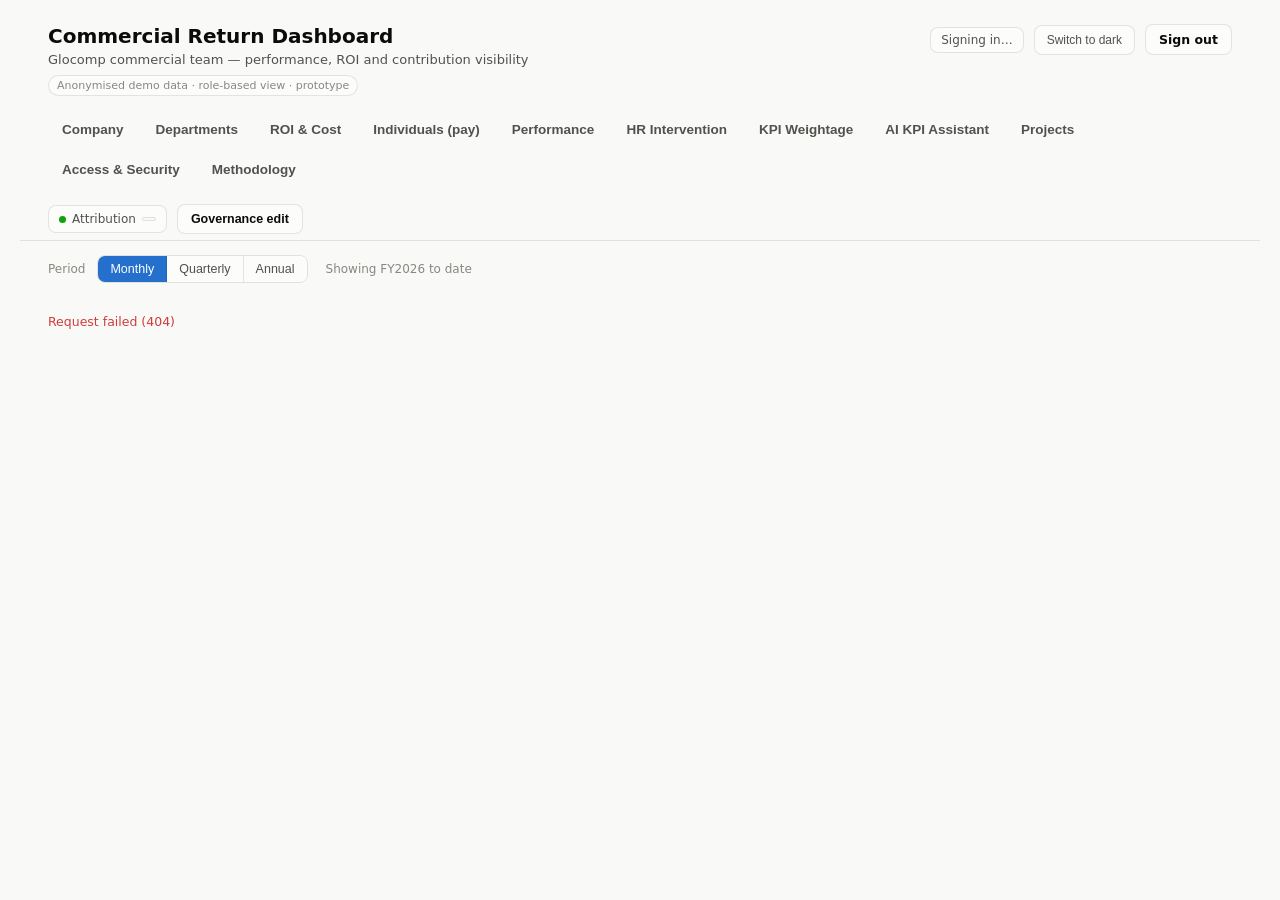
==== commit 23ec5297: "Add new features: login, architecture, assets, API, Supabase, tests, scripts, and config files" ====
--- a/index.html
+++ b/index.html
@@ -4,427 +4,8 @@
 <meta charset="UTF-8">
 <meta name="viewport" content="width=device-width, initial-scale=1.0">
 <title>Commercial Return Dashboard — Prototype</title>
-<style>
-  :root { color-scheme: light; }
-  * { box-sizing: border-box; }
-  html, body { margin: 0; padding: 0; }
-  body {
-    font-family: system-ui, -apple-system, "Segoe UI", sans-serif;
-    background: var(--page-plane);
-  }
-
-  .viz-root {
-    color-scheme: light;
-    --surface-1:      #fcfcfb;
-    --page-plane:     #f9f9f7;
-    --text-primary:   #0b0b0b;
-    --text-secondary: #52514e;
-    --text-muted:     #898781;
-    --gridline:       #e1e0d9;
-    --baseline:       #c3c2b7;
-    --border:         rgba(11,11,11,0.10);
-    --success-text:   #006300;
-
-    --series-1: #2570cc; /* blue      -> Revenue / Sales dept (darkened slightly from #2a78d6 so it clears 4.5:1 as text, e.g. gov-edit-btn) */
-    --series-2: #eb6834; /* orange    -> NGP / Product Mgmt dept */
-    --series-3: #1baf7a; /* aqua      -> EBITDA / Consulting dept */
-    --series-4: #eda100; /* yellow    -> Sales Support dept */
-    --series-5: #e87ba4; /* magenta   -> Delivery dept */
-
-    --seq-100: #cde2fb; --seq-450: #2a78d6;
-
-    --status-good:     #0ca30c;
-    --status-warning:  #fab219;
-    --status-serious:  #ec835a;
-    --status-critical: #d03b3b;
-
-    background: var(--page-plane);
-    color: var(--text-primary);
-    min-height: 100vh;
-  }
-  .viz-root[data-theme="dark"], .viz-root.theme-dark {
-    color-scheme: dark;
-    --surface-1:      #1a1a19;
-    --page-plane:     #0d0d0d;
-    --text-primary:   #ffffff;
-    --text-secondary: #c3c2b7;
-    --text-muted:     #898781;
-    --gridline:       #2c2c2a;
-    --baseline:       #383835;
-    --border:         rgba(255,255,255,0.10);
-    --success-text:   #0ca30c;
-
-    --series-1: #3987e5;
-    --series-2: #d95926;
-    --series-3: #199e70;
-    --series-4: #c98500;
-    --series-5: #d55181;
-  }
-
-  header.app-header {
-    display: flex; align-items: flex-start; justify-content: space-between;
-    gap: 16px; padding: 24px 28px 16px; max-width: 1240px; margin: 0 auto;
-  }
-  header.app-header h1 { font-size: 20px; margin: 0 0 4px; font-weight: 650; }
-  header.app-header .sub { color: var(--text-secondary); font-size: 13px; margin: 0; }
-  header.app-header .tag {
-    display: inline-block; margin-top: 8px; font-size: 11px; padding: 3px 8px;
-    border-radius: 20px; background: var(--surface-1); border: 1px solid var(--border);
-    color: var(--text-muted);
-  }
-  .theme-toggle {
-    border: 1px solid var(--border); background: var(--surface-1); color: var(--text-secondary);
-    border-radius: 8px; padding: 7px 12px; font-size: 12px; cursor: pointer; white-space: nowrap;
-  }
-  .theme-toggle:hover { color: var(--text-primary); }
-
-  .tabs-row {
-    max-width: 1240px; margin: 0 auto; padding: 0 28px;
-    display: flex; align-items: center; justify-content: space-between; gap: 10px;
-    border-bottom: 1px solid var(--gridline); flex-wrap: wrap;
-  }
-  nav.tabs {
-    display: flex; gap: 4px; flex-wrap: wrap; flex: 1 1 auto; min-width: 0;
-  }
-  nav.tabs button {
-    appearance: none; border: none; background: none; padding: 10px 14px; font-size: 13.5px;
-    font-weight: 550; color: var(--text-secondary); cursor: pointer; border-bottom: 2px solid transparent;
-    margin-bottom: -1px;
-  }
-  nav.tabs button:hover { color: var(--text-primary); }
-  nav.tabs button[aria-selected="true"] { color: var(--text-primary); border-bottom-color: var(--series-1); }
-
-  .filter-row {
-    max-width: 1240px; margin: 0 auto; padding: 14px 28px 0; display: flex;
-    align-items: center; gap: 10px; flex-wrap: wrap;
-  }
-  .filter-row .label { font-size: 12px; color: var(--text-muted); margin-right: 2px; }
-  .seg { display: inline-flex; border: 1px solid var(--border); border-radius: 8px; overflow: hidden; }
-  .seg button {
-    appearance: none; border: none; background: var(--surface-1); color: var(--text-secondary);
-    padding: 6px 12px; font-size: 12.5px; cursor: pointer; border-right: 1px solid var(--border);
-  }
-  .seg button:last-child { border-right: none; }
-  .seg button[aria-pressed="true"] { background: var(--series-1); color: #fff; }
-  .chip {
-    border: 1px solid var(--border); background: var(--surface-1); color: var(--text-secondary);
-    padding: 5px 11px; border-radius: 20px; font-size: 12px; cursor: pointer;
-  }
-  .chip[aria-pressed="true"] { background: var(--text-primary); color: var(--surface-1); border-color: var(--text-primary); }
-
-  main { max-width: 1240px; margin: 0 auto; padding: 18px 28px 60px; }
-  .view[hidden] { display: none; }
-
-  .grid { display: grid; gap: 14px; }
-  .grid.cols-4 { grid-template-columns: repeat(4, 1fr); }
-  .grid.cols-2 { grid-template-columns: 1.4fr 1fr; }
-  .grid.cols-3 { grid-template-columns: repeat(3, 1fr); }
-  @media (max-width: 920px) {
-    .grid.cols-4 { grid-template-columns: repeat(2, 1fr); }
-    .grid.cols-2 { grid-template-columns: 1fr; }
-    .grid.cols-3 { grid-template-columns: 1fr; }
-  }
-
-  .card {
-    background: var(--surface-1); border: 1px solid var(--border); border-radius: 12px;
-    padding: 16px 18px;
-  }
-  .card h3 { font-size: 13.5px; margin: 0 0 2px; font-weight: 650; }
-  .card .card-sub { font-size: 11.5px; color: var(--text-muted); margin: 0 0 12px; }
-  .card-head { display: flex; align-items: baseline; justify-content: space-between; gap: 8px; }
-  .table-toggle {
-    border: none; background: none; color: var(--text-muted); font-size: 11px; cursor: pointer;
-    text-decoration: underline; text-underline-offset: 2px;
-  }
-  .table-toggle:hover { color: var(--text-primary); }
-
-  /* Stat tile */
-  .stat-tile .label { font-size: 12px; color: var(--text-secondary); margin: 0 0 6px; }
-  .stat-tile .value { font-size: 26px; font-weight: 650; font-variant-numeric: proportional-nums; }
-  .stat-tile .delta { font-size: 12px; margin-top: 4px; }
-  .stat-tile .delta.good { color: var(--success-text); }
-  .stat-tile .delta.bad { color: var(--status-critical); }
-  .stat-tile .delta.flat { color: var(--text-muted); }
-
-  /* Legend */
-  .legend { display: flex; gap: 14px; flex-wrap: wrap; margin-bottom: 10px; }
-  .legend .item { display: flex; align-items: center; gap: 6px; font-size: 12px; color: var(--text-secondary); background:none; border:none; cursor:pointer; padding:0; }
-  .legend .swatch { width: 16px; height: 3px; border-radius: 2px; display: inline-block; }
-  .legend .swatch.rect { width: 10px; height: 10px; border-radius: 2px; }
-  .legend .item[data-off="true"] { opacity: .35; }
-
-  svg.chart { width: 100%; height: auto; display: block; overflow: visible; }
-  .axis-label { fill: var(--text-muted); font-size: 10.5px; }
-  .grid-line { stroke: var(--gridline); stroke-width: 1; }
-  .baseline { stroke: var(--baseline); stroke-width: 1; }
-
-  .tooltip {
-    position: fixed; pointer-events: none; z-index: 50; background: var(--surface-1);
-    border: 1px solid var(--border); border-radius: 8px; padding: 8px 10px; font-size: 12px;
-    box-shadow: 0 4px 16px rgba(0,0,0,.14); opacity: 0; transition: opacity .08s ease; min-width: 140px;
-  }
-  .tooltip.show { opacity: 1; }
-  .tooltip .t-title { color: var(--text-secondary); font-size: 11px; margin-bottom: 4px; }
-  .tooltip .t-row { display: flex; align-items: center; gap: 6px; justify-content: space-between; padding: 1px 0; }
-  .tooltip .t-key { display: flex; align-items: center; gap: 5px; color: var(--text-secondary); }
-  .tooltip .t-line { width: 10px; height: 2px; display: inline-block; border-radius: 1px; }
-  .tooltip .t-val { font-weight: 650; color: var(--text-primary); font-variant-numeric: tabular-nums; }
-
-  /* Table */
-  table.data-table { width: 100%; border-collapse: collapse; font-size: 12.5px; }
-  table.data-table th {
-    text-align: left; font-weight: 600; color: var(--text-muted); font-size: 11px;
-    text-transform: uppercase; letter-spacing: .02em; padding: 7px 10px; border-bottom: 1px solid var(--gridline);
-    white-space: nowrap;
-  }
-  table.data-table td { padding: 8px 10px; border-bottom: 1px solid var(--gridline); vertical-align: middle; }
-  table.data-table td.num, table.data-table th.num { text-align: right; font-variant-numeric: tabular-nums; }
-  table.data-table tbody tr:hover { background: rgba(128,128,128,0.06); }
-  table.data-table caption { text-align: left; caption-side: bottom; font-size: 11px; color: var(--text-muted); padding-top: 6px; }
-
-  /* Meter */
-  .meter-wrap { display: flex; align-items: center; gap: 8px; min-width: 130px; }
-  .meter-track { flex: 1; height: 6px; border-radius: 4px; background: var(--gridline); overflow: hidden; }
-  .meter-fill { height: 100%; border-radius: 4px; }
-  .meter-val { font-size: 11.5px; color: var(--text-secondary); font-variant-numeric: tabular-nums; min-width: 34px; text-align: right; }
-
-  /* Badge / status */
-  .badge {
-    display: inline-flex; align-items: center; gap: 5px; font-size: 11px; font-weight: 600;
-    padding: 3px 8px; border-radius: 20px; white-space: nowrap;
-  }
-  .badge.good { color: var(--status-good); background: color-mix(in srgb, var(--status-good) 14%, transparent); }
-  .badge.warning { color: #8a6300; background: color-mix(in srgb, var(--status-warning) 22%, transparent); }
-  .badge.critical { color: var(--status-critical); background: color-mix(in srgb, var(--status-critical) 14%, transparent); }
-  .viz-root[data-theme="dark"] .badge.warning, .viz-root.theme-dark .badge.warning { color: #ffd980; }
-  .badge .dot { width: 7px; height: 7px; border-radius: 50%; }
-  .badge.good .dot { background: var(--status-good); }
-  .badge.warning .dot { background: var(--status-warning); }
-  .badge.critical .dot { background: var(--status-critical); }
-
-  .flag-list { display: flex; flex-direction: column; gap: 10px; }
-  .flag-item { display: flex; gap: 10px; padding: 10px 0; border-bottom: 1px solid var(--gridline); }
-  .flag-item:last-child { border-bottom: none; padding-bottom: 0; }
-  .flag-item .who { font-size: 13px; font-weight: 600; }
-  .flag-item .why { font-size: 12px; color: var(--text-secondary); margin-top: 2px; }
-  .flag-item .action { font-size: 11.5px; color: var(--text-muted); margin-top: 3px; }
-
-  .pay-pill { font-size: 10.5px; padding: 2px 7px; border-radius: 10px; border: 1px solid var(--border); color: var(--text-secondary); white-space: nowrap; }
-
-  .attr-bar { display: flex; height: 22px; border-radius: 5px; overflow: hidden; }
-  .attr-seg { display: flex; align-items: center; justify-content: center; font-size: 10.5px; color: #fff; font-weight: 600; }
-  .attr-legend { display: flex; gap: 12px; flex-wrap: wrap; margin-top: 8px; font-size: 11px; color: var(--text-secondary); }
-  .attr-legend .sw { width: 9px; height: 9px; border-radius: 2px; display: inline-block; margin-right: 5px; }
-
-  .proj-card { border: 1px solid var(--border); border-radius: 10px; padding: 14px 16px; margin-bottom: 12px; }
-  .proj-head { display: flex; align-items: center; justify-content: space-between; gap: 10px; flex-wrap: wrap; margin-bottom: 8px; }
-  .proj-head h4 { margin: 0; font-size: 14px; }
-  .proj-meta { font-size: 11.5px; color: var(--text-muted); }
-  .proj-stats { display: flex; gap: 22px; flex-wrap: wrap; margin: 10px 0; }
-  .proj-stats div .k { font-size: 10.5px; color: var(--text-muted); }
-  .proj-stats div .v { font-size: 14px; font-weight: 650; }
-
-  .method-block { margin-bottom: 22px; }
-  .method-block h3 { font-size: 14px; margin-bottom: 6px; }
-  .method-block p, .method-block li { font-size: 13px; color: var(--text-secondary); line-height: 1.55; }
-  .method-block ul { margin: 6px 0; padding-left: 18px; }
-
-  .callout { border: 1px solid var(--border); border-left: 3px solid var(--text-primary); border-radius: 8px; padding: 12px 14px; margin-bottom: 22px; background: var(--page-plane); }
-  .callout h3 { font-size: 13px; margin: 0 0 6px; }
-  .callout p, .callout li { font-size: 12.5px; color: var(--text-secondary); line-height: 1.55; margin: 4px 0; }
-  .callout ul { margin: 4px 0; padding-left: 18px; }
-  .callout b { color: var(--text-primary); }
-
-  .hr-case-row select, .hr-case-row input[type="text"] {
-    font: inherit; font-size: 12px; padding: 5px 7px; border-radius: 6px; border: 1px solid var(--border);
-    background: var(--surface-1); color: var(--text-primary); width: 100%;
-  }
-  .hr-flag-pill { display: inline-block; font-size: 10.5px; padding: 2px 7px; border-radius: 10px; margin: 1px 3px 1px 0; white-space: nowrap; }
-  .hr-flag-pill.pay-equity { color: var(--status-warning); background: color-mix(in srgb, var(--status-warning) 22%, transparent); }
-  .hr-flag-pill.income-volatility { color: var(--status-critical); background: color-mix(in srgb, var(--status-critical) 14%, transparent); }
-  .hr-flag-pill.performance { color: var(--status-critical); background: color-mix(in srgb, var(--status-critical) 14%, transparent); }
-  .chip.mgmt-approve[aria-pressed="true"] { background: var(--status-good); color: #fff; border-color: var(--status-good); }
-  .chip.mgmt-decline[aria-pressed="true"] { background: var(--text-muted); color: var(--surface-1); border-color: var(--text-muted); }
-
-  /* Manager-facing simple view: plain-language cards, one-click approve/dismiss */
-  .mgr-grid { display: grid; grid-template-columns: repeat(2, 1fr); gap: 12px; }
-  @media (max-width: 760px) { .mgr-grid { grid-template-columns: 1fr; } }
-  .mgr-card { border: 1px solid var(--border); border-radius: 10px; padding: 13px 15px; }
-  .mgr-card-head { display: flex; align-items: flex-start; justify-content: space-between; gap: 10px; }
-  .mgr-card-head .who { font-size: 13.5px; font-weight: 650; }
-  .mgr-card-head .proj-meta { margin-top: 1px; }
-  .mgr-reasons { margin: 9px 0; padding-left: 18px; font-size: 12.5px; color: var(--text-secondary); line-height: 1.5; }
-  .mgr-reasons li { margin-bottom: 2px; }
-  .mgr-actions { display: flex; gap: 8px; align-items: center; margin-top: 4px; }
-  .mgr-approve-btn { border: 1px solid var(--series-1); background: var(--series-1); color: #fff; font-weight: 650; border-radius: 7px; padding: 6px 12px; font-size: 12px; cursor: pointer; }
-  .mgr-dismiss-btn { border: 1px solid var(--border); background: var(--surface-1); color: var(--text-secondary); border-radius: 7px; padding: 6px 12px; font-size: 12px; cursor: pointer; }
-  .mgr-dismiss-btn:hover { color: var(--text-primary); }
-  .mgr-reviewed-note { font-size: 12px; color: var(--text-muted); display: flex; align-items: center; gap: 8px; }
-  .mgr-reconsider-btn { border: none; background: none; color: var(--series-1); font-size: 12px; cursor: pointer; text-decoration: underline; text-underline-offset: 2px; padding: 0; }
-  .formula {
-    font-family: ui-monospace, "SFMono-Regular", Menlo, monospace; font-size: 12.5px;
-    background: var(--page-plane); border: 1px solid var(--border); border-radius: 8px;
-    padding: 10px 12px; margin: 8px 0; color: var(--text-primary);
-  }
-
-  .visually-hidden { position: absolute; width: 1px; height: 1px; overflow: hidden; clip: rect(0 0 0 0); white-space: nowrap; }
-
-  /* ---------------- governance modal ---------------- */
-  .modal-overlay {
-    position: fixed; inset: 0; background: rgba(11,11,11,0.45); z-index: 100;
-    display: flex; align-items: flex-start; justify-content: center; padding: 4vh 16px; overflow-y: auto;
-  }
-  .modal-overlay[hidden] { display: none; }
-  .modal-card {
-    background: var(--surface-1); border-radius: 14px; width: 100%; max-width: 620px;
-    box-shadow: 0 20px 60px rgba(0,0,0,.28); border: 1px solid var(--border);
-    display: flex; flex-direction: column; max-height: 92vh;
-  }
-  .modal-head { display: flex; align-items: flex-start; justify-content: space-between; gap: 12px; padding: 20px 22px 14px; }
-  .modal-head h2 { margin: 0 0 6px; font-size: 17px; color: var(--text-primary); }
-  .modal-sub { margin: 0; font-size: 12px; color: var(--text-secondary); line-height: 1.5; }
-  .modal-close {
-    border: 1px solid var(--border); background: var(--surface-1); color: var(--text-secondary);
-    width: 30px; height: 30px; border-radius: 8px; font-size: 16px; cursor: pointer; flex: none;
-    display: flex; align-items: center; justify-content: center; line-height: 1;
-  }
-  .modal-close:hover { color: var(--text-primary); }
-  .modal-divider { border-top: 1px solid var(--gridline); margin: 0 22px; }
-  .modal-body { padding: 18px 22px 22px; overflow-y: auto; }
-
-  .gov-active-note { font-size: 13px; color: var(--text-secondary); line-height: 1.6; margin: 4px 0 22px; }
-  .gov-version-tag {
-    font-family: ui-monospace, "SFMono-Regular", Menlo, monospace; color: var(--text-primary); background: var(--page-plane);
-    border: 1px solid var(--border); border-radius: 5px; padding: 1px 6px; font-size: 12px;
-  }
-
-  .gov-step { display: flex; gap: 12px; margin-bottom: 6px; }
-  .gov-step .step-num {
-    flex: none; width: 26px; height: 26px; border-radius: 50%; background: var(--page-plane);
-    border: 1px solid var(--border); color: var(--text-secondary); font-size: 12px; font-weight: 700;
-    display: flex; align-items: center; justify-content: center;
-  }
-  .gov-step-title { font-size: 14.5px; font-weight: 650; color: var(--text-primary); margin: 2px 0 2px; }
-  .gov-step-body { flex: 1; min-width: 0; }
-  .gov-step-help { font-size: 11.5px; color: var(--text-muted); margin: 2px 0 12px; }
-
-  .gov-select {
-    width: 100%; appearance: none; border: 1px solid var(--border); background: var(--page-plane);
-    color: var(--text-primary); border-radius: 9px; padding: 10px 34px 10px 12px; font-size: 14px; font-family: inherit;
-    background-image: url("data:image/svg+xml;utf8,<svg xmlns='http://www.w3.org/2000/svg' width='10' height='6'><path d='M0 0l5 6 5-6z' fill='%23898781'/></svg>");
-    background-repeat: no-repeat; background-position: right 12px center;
-  }
-
-  .gov-weight-head { display: grid; grid-template-columns: 1fr 64px 1fr 46px; gap: 10px; font-size: 10.5px; text-transform: uppercase; letter-spacing: .03em; color: var(--text-muted); padding-bottom: 4px; border-bottom: 1px solid var(--gridline); margin-bottom: 4px; }
-  .gov-weight-row { display: grid; grid-template-columns: 1fr 64px 1fr 46px; align-items: center; gap: 10px; padding: 7px 0; }
-  .gov-weight-row .role-name { font-size: 13px; color: var(--text-primary); }
-  .gov-weight-input {
-    width: 100%; border: 1px solid var(--border); background: var(--page-plane); border-radius: 7px;
-    padding: 6px; font-size: 13px; text-align: center; color: var(--text-primary); font-family: inherit;
-  }
-  .gov-share-track { height: 6px; border-radius: 4px; background: var(--gridline); overflow: hidden; }
-  .gov-share-fill { height: 100%; border-radius: 4px; }
-  .gov-share-pct { font-size: 12.5px; color: var(--text-secondary); text-align: right; font-variant-numeric: tabular-nums; }
-
-  .gov-breakdown { background: var(--page-plane); border: 1px solid var(--border); border-radius: 10px; padding: 12px 14px; margin: 14px 0 18px; }
-  .gov-breakdown-title { font-size: 11.5px; color: var(--text-muted); margin: 0 0 8px; }
-  .gov-bd-row { display: flex; align-items: center; justify-content: space-between; padding: 5px 0; font-size: 13px; }
-  .gov-bd-row .amt { font-weight: 650; color: var(--text-primary); font-variant-numeric: tabular-nums; }
-  .gov-bd-row .delta { font-size: 11.5px; min-width: 70px; text-align: right; font-variant-numeric: tabular-nums; }
-  .gov-bd-row .delta.up { color: var(--status-good); }
-  .gov-bd-row .delta.down { color: var(--status-critical); }
-  .gov-bd-row .delta.flat { color: var(--text-muted); }
-
-  .gov-radio-card {
-    border: 1px solid var(--border); border-radius: 10px; padding: 11px 14px; margin-bottom: 8px; cursor: pointer;
-    display: flex; gap: 10px; align-items: flex-start;
-  }
-  .gov-radio-card.selected { background: color-mix(in srgb, var(--series-1) 10%, var(--surface-1)); border-color: var(--series-1); }
-  .gov-radio-card input { margin-top: 3px; }
-  .gov-radio-card .rt { font-size: 13.5px; font-weight: 600; color: var(--text-primary); }
-  .gov-radio-card .rs { font-size: 11.5px; color: var(--text-muted); margin-top: 1px; }
-
-  .gov-reason-label { font-size: 13px; font-weight: 600; color: var(--text-primary); margin: 16px 0 6px; }
-  .gov-reason {
-    width: 100%; border: 1px solid var(--border); background: var(--page-plane); border-radius: 9px;
-    padding: 9px 11px; font-size: 13px; font-family: inherit; color: var(--text-primary); resize: vertical; min-height: 52px;
-  }
-
-  .gov-checklist { margin: 18px 0 14px; display: flex; flex-direction: column; gap: 7px; }
-  .gov-check-row { display: flex; align-items: flex-start; gap: 8px; font-size: 12.5px; }
-  .gov-check-icon { flex: none; width: 16px; height: 16px; display: flex; align-items: center; justify-content: center; margin-top: 1px; }
-  .gov-check-row.pass { color: var(--text-secondary); }
-  .gov-check-row.pass .gov-check-icon { color: var(--status-good); }
-  .gov-check-row.pending { color: var(--text-muted); }
-  .gov-check-row.pending .gov-check-icon { color: var(--text-muted); }
-  .gov-check-row.fail { color: var(--status-critical); }
-  .gov-check-row.fail .gov-check-icon { color: var(--status-critical); }
-
-  .gov-register-btn { width: 100%; border: none; border-radius: 10px; padding: 13px; font-size: 14px; font-weight: 650; cursor: pointer; margin-top: 4px; }
-  .gov-register-btn.enabled { background: var(--series-1); color: #fff; }
-  .gov-register-btn.disabled { background: var(--gridline); color: var(--text-muted); cursor: not-allowed; }
-
-  .gov-success {
-    background: color-mix(in srgb, var(--status-good) 12%, var(--surface-1)); border: 1px solid var(--status-good);
-    color: var(--text-primary); border-radius: 9px; padding: 10px 13px; font-size: 12.5px; margin-bottom: 16px;
-  }
-
-  .gov-history { margin-top: 20px; border-top: 1px solid var(--gridline); padding-top: 14px; }
-  .gov-history-title { font-size: 11.5px; color: var(--text-muted); text-transform: uppercase; letter-spacing: .03em; margin: 0 0 8px; }
-  .gov-hist-row { display: flex; align-items: center; justify-content: space-between; padding: 7px 0; border-bottom: 1px solid var(--gridline); font-size: 12.5px; gap: 10px; }
-  .gov-hist-row:last-child { border-bottom: none; }
-  .gov-hist-left { display: flex; align-items: center; gap: 8px; min-width: 0; }
-  .gov-hist-reason { color: var(--text-muted); overflow: hidden; text-overflow: ellipsis; white-space: nowrap; }
-  .gov-hist-tag { flex: none; font-size: 10px; font-weight: 700; padding: 2px 7px; border-radius: 20px; text-transform: uppercase; letter-spacing: .02em; }
-  .gov-hist-tag.active { background: color-mix(in srgb, var(--status-good) 16%, transparent); color: var(--status-good); }
-  .gov-hist-tag.upcoming { background: color-mix(in srgb, var(--series-1) 16%, transparent); color: var(--series-1); }
-  .gov-hist-tag.superseded { background: var(--gridline); color: var(--text-muted); }
-  .gov-hist-tag.pending { background: color-mix(in srgb, var(--status-warning) 22%, transparent); color: #8a6300; }
-  .viz-root[data-theme="dark"] .gov-hist-tag.pending, .viz-root.theme-dark .gov-hist-tag.pending { color: #ffd980; }
-  .gov-hist-approvals { font-size: 11.5px; color: var(--text-secondary); margin: 4px 0 8px; padding-left: 2px; }
-  .gov-approve-btn {
-    border: 1px solid var(--border); background: var(--surface-1); color: var(--text-primary); font-weight: 600;
-    border-radius: 6px; padding: 3px 9px; font-size: 11px; cursor: pointer; margin: 2px 6px 2px 0;
-  }
-  .gov-approve-btn:hover { background: var(--page-plane); }
-  .gov-approve-btn.done { color: var(--status-good); border-color: var(--status-good); cursor: default; }
-
-  .gov-whatif-note { font-size: 11.5px; color: var(--text-muted); margin: 2px 0 10px; line-height: 1.5; }
-  .gov-whatif-row { display: grid; grid-template-columns: 1fr 1fr 1fr 1fr; gap: 8px; align-items: center; padding: 6px 0; border-bottom: 1px solid var(--gridline); font-size: 12.5px; }
-  .gov-whatif-row:last-child { border-bottom: none; }
-  .gov-whatif-head { font-size: 10.5px; text-transform: uppercase; letter-spacing: .03em; color: var(--text-muted); border-bottom: 1px solid var(--gridline); padding-bottom: 4px; }
-  .gov-whatif-row .amt { text-align: right; font-variant-numeric: tabular-nums; }
-  .gov-whatif-row .delta { text-align: right; font-variant-numeric: tabular-nums; }
-  .gov-whatif-row .delta.up { color: var(--status-good); }
-  .gov-whatif-row .delta.down { color: var(--status-critical); }
-  .gov-whatif-row .delta.flat { color: var(--text-muted); }
-
-  .gov-audit { margin-top: 18px; border-top: 1px solid var(--gridline); padding-top: 12px; }
-  .gov-audit-title { font-size: 11.5px; color: var(--text-muted); text-transform: uppercase; letter-spacing: .03em; margin: 0 0 8px; }
-  .gov-audit-row { font-size: 11.5px; color: var(--text-secondary); padding: 3px 0; display: flex; gap: 8px; }
-  .gov-audit-row .ts { color: var(--text-muted); font-variant-numeric: tabular-nums; flex: none; }
-
-  .gov-edit-btn {
-    border: 1px solid var(--border); background: var(--surface-1); color: var(--series-1); font-weight: 600;
-    border-radius: 7px; padding: 5px 11px; font-size: 12px; cursor: pointer; white-space: nowrap;
-  }
-  .gov-edit-btn:hover { background: var(--page-plane); }
-
-  .header-controls { display: flex; align-items: center; gap: 10px; }
-
-  .gov-header-badge {
-    display: inline-flex; align-items: center; gap: 6px; font-size: 12px; color: var(--text-secondary);
-    border: 1px solid var(--border); background: var(--surface-1); padding: 6px 10px; border-radius: 8px; white-space: nowrap;
-  }
-  .gov-header-badge .dot { width: 7px; height: 7px; border-radius: 50%; background: var(--status-good); flex: none; }
-  .gov-header-btn {
-    border: 1px solid var(--border); background: var(--surface-1); color: var(--text-primary); font-weight: 600;
-    border-radius: 8px; padding: 7px 13px; font-size: 12.5px; cursor: pointer; white-space: nowrap;
-  }
-  .gov-header-btn:hover { background: var(--page-plane); }
-  #govToolbar { display: flex; align-items: center; gap: 10px; flex: none; padding: 6px 0; }
-  @media (max-width: 920px) { #govToolbar { width: 100%; order: 99; padding: 0 0 8px; } }
-</style>
+<link rel="stylesheet" href="assets/base.css">
+<link rel="stylesheet" href="assets/gc.css">
 </head>
 <body>
 <div class="viz-root" id="root">
@@ -432,22 +13,29 @@
   <header class="app-header">
     <div>
       <h1>Commercial Return Dashboard</h1>
-      <p class="sub">Meridian Tech Solutions (illustrative) — revenue-to-collection performance, cost coverage &amp; shared-contribution attribution</p>
-      <span class="tag">Illustrative data · DXP Stage 2 prototype</span>
+      <p class="sub" id="scopeLine">Glocomp commercial team — performance, ROI and contribution visibility</p>
+      <span class="tag">Anonymised demo data · role-based view · prototype</span>
     </div>
     <div class="header-controls">
-      <a class="gov-header-btn" id="toEmployeeLink" href="employee-dashboard.html" target="_blank" rel="noopener" style="text-decoration:none;">Employee dashboard →</a>
+      <span class="user-chip" id="userChip">Signing in…</span>
+      <a class="gov-header-btn" id="toEmployeeLink" href="/employee" style="text-decoration:none;" hidden>My performance →</a>
       <button class="theme-toggle" id="themeToggle" type="button">Switch to dark</button>
+      <button class="btn" id="logoutBtn" type="button">Sign out</button>
     </div>
   </header>
 
   <div class="tabs-row">
     <nav class="tabs" role="tablist" aria-label="Dashboard views">
-      <button role="tab" aria-selected="true" data-view="company">Company</button>
+      <button role="tab" aria-selected="false" data-view="company">Company</button>
       <button role="tab" aria-selected="false" data-view="departments">Departments</button>
-      <button role="tab" aria-selected="false" data-view="individuals">Individuals</button>
+      <button role="tab" aria-selected="false" data-view="roi">ROI &amp; Cost</button>
+      <button role="tab" aria-selected="false" data-view="individuals">Individuals (pay)</button>
+      <button role="tab" aria-selected="false" data-view="performance">Performance</button>
       <button role="tab" aria-selected="false" data-view="hr">HR Intervention</button>
-      <button role="tab" aria-selected="false" data-view="projects">Projects (project-based view)</button>
+      <button role="tab" aria-selected="false" data-view="weights">KPI Weightage</button>
+      <button role="tab" aria-selected="false" data-view="ai_kpi">AI KPI Assistant</button>
+      <button role="tab" aria-selected="false" data-view="projects">Projects</button>
+      <button role="tab" aria-selected="false" data-view="access">Access &amp; Security</button>
       <button role="tab" aria-selected="false" data-view="methodology">Methodology</button>
     </nav>
     <div id="govToolbar">
@@ -523,7 +111,7 @@
 
     <!-- DEPARTMENTS VIEW -->
     <section class="view" id="view-departments" hidden>
-      <div class="card" style="margin-bottom:14px;">
+      <div class="card" style="margin-bottom:14px;" id="deptChartCard">
         <div class="card-head">
           <div>
             <h3>Attributed NGP vs. employment cost, by department</h3>
@@ -563,8 +151,8 @@
       <div class="card">
         <div class="card-head">
           <div>
-            <h3>Individual compensation records</h3>
-            <p class="card-sub">All 64 commercial staff, from the Glocomp employee roster · base salary, variable pay and OTE are real; HR flags are computed live from these figures; KPI achievement is a simulated score (no real actuals supplied) — see Methodology, section 3 and section 9</p>
+            <h3>Individual compensation records <span class="level-pill">Director only</span></h3>
+            <p class="card-sub">All 64 commercial staff (fictional names; pay structure and amounts from the supplied roster) · KPI score uses each person's current weightage · ROI on the full quarterly cost base · pay-equity and income-volatility flags are HR-sensitive and only shown at this level. Click a name for the scorecard.</p>
           </div>
           <input type="text" id="indivSearch" placeholder="Search name or role…" style="font:inherit;font-size:12.5px;padding:7px 10px;border-radius:8px;border:1px solid var(--border);background:var(--page-plane);color:var(--text-primary);min-width:200px;">
         </div>
@@ -580,8 +168,8 @@
       <div class="filter-row" style="padding:0 0 12px;">
         <span class="label">View</span>
         <div class="seg" role="group" aria-label="HR tab view mode" id="hrViewModeSeg">
-          <button type="button" data-hrmode="simple" aria-pressed="true">Simple (for managers)</button>
-          <button type="button" data-hrmode="detail" aria-pressed="false">Detailed (for HR)</button>
+          <button type="button" data-hrmode="simple" aria-pressed="true">Case cards (for managers)</button>
+          <button type="button" data-hrmode="detail" aria-pressed="false">Tracker (for HR)</button>
         </div>
       </div>
 
@@ -590,30 +178,57 @@
       <div class="card" style="margin-bottom:14px;">
         <div class="card-head">
           <div>
-            <h3 id="hrCardTitle">Employees who may need a look</h3>
-            <p class="card-sub" id="hrCardSub">Plain-language summary, for approving whether HR should follow up — no percentages or statistics to interpret</p>
+            <h3 id="hrCardTitle">Performance gaps that need a decision</h3>
+            <p class="card-sub" id="hrCardSub"></p>
           </div>
           <div style="display:flex;gap:8px;flex-wrap:wrap;align-items:center;">
             <button type="button" class="chip" id="hrExportBtn">Download case log (CSV)</button>
-            <label class="chip" style="cursor:pointer;">Import case log (CSV)<input type="file" id="hrImportInput" accept=".csv" style="display:none;"></label>
-            <span id="hrImportStatus" style="font-size:11.5px;color:var(--text-muted);"></span>
           </div>
         </div>
-        <p class="card-sub" style="margin:-6px 0 12px;">This build can't reach a backend, and browser storage isn't available where this dashboard is hosted — so CSV export/import is the persistence mechanism: download before you close the tab, import to pick back up later or hand off to a colleague.</p>
-        <div id="hrManagerCards"></div>
+        <div id="hrManagerCards"><p class="loading">Loading cases…</p></div>
         <div id="hrDetailWrap" hidden style="overflow-x:auto;">
           <table class="data-table" id="hrCaseTable"></table>
         </div>
       </div>
 
+      <div class="card" style="margin-bottom:14px;"><h3>Team engagement themes</h3><p class="card-sub">Synthetic pulse survey, aggregated for everyone in your scope (n ≥ 5) — context for whether a gap is individual or environmental</p><div id="hrThemes"></div></div>
+
       <div class="callout">
-        <h3>What this tab can and can't do yet</h3>
-        <p><b>Two ways to look at the same list:</b> "Simple (for managers)" turns each flag into a plain sentence with a recommended next step and an escalation control — no statistics to interpret. "Detailed (for HR)" shows the same people with the full pay-band graphic and an editable stage/owner/notes case tracker. Either view can open the full detailed report, or export/import the same CSV.</p>
-        <p><b>Escalation path, not a one-shot label:</b> a case moves Flagged → department manager → senior manager → executive review, where the decision is to continue the intervention or end employment. The suggested starting stage is driven by how many consecutive quarters the issue has shown up — every stage move is still a manual action, never automatic.</p>
-        <p><b>Real, from the data provided:</b> pay-equity outliers (base salary materially below the role median) and income-volatility exposure (commission staff heavily dependent on variable pay) — both computed directly from the real compensation columns.</p>
-        <p><b>Estimated, clearly labeled:</b> the "Performance" flag, the financial/non-financial breakdown in the detailed report, and "quarters flagged" all come from the same simulated KPI score used elsewhere in this dashboard (see Methodology, section 10) — no real order logs, SLA timers, survey ratings, timesheets or quarterly history were in the dataset, so this demonstrates that a performance signal can drive real recommendations and an escalation path, not that it measures anyone's actual work yet.</p>
-        <p><b>Would need more data for a Phase 2:</b> attrition/retention risk scoring (needs tenure and exit history), engagement or manager-relationship signals (needs survey or 1:1 data), workload/burnout indicators (needs hours or ticket-volume data), the real actuals and real quarterly history behind the Performance flag, and a real backend for the case tracker with approvals and notifications (needs a server and, likely, HRIS write-back — this prototype's tracker is in-memory, exportable to CSV so work isn't lost between sessions).</p>
-      </div>
+        <h3>How this workflow works</h3>
+        <p><b>Not a label — a chain of evidence:</b> performance gap → the KPI causing it → possible cause (4-quarter pattern, peer comparison, leading indicators, and for HR/Executive review the employee's own survey signals) → a suggested improvement action → manager review (an agreed action plan and review date) → escalation if the gap persists.</p>
+        <p><b>Escalation path:</b> Manager → Senior Manager → Executive / HR review. A manager can record a plan, escalate or resolve while the case is with them; once escalated, only the senior manager (then the Director/HR) can act. The suggested stage comes from how many consecutive quarters the score has been below 75% — every stage move is a manual, audit-logged action.</p>
+        <p><b>Confidentiality:</b> individual pulse/onboarding survey answers and pay-related flags are shown only at Executive/HR review level. Managers and senior managers see team-level survey themes only, and only for groups of 5 or more. Employees never see case stages or notes; their own page shows an "improvement focus" instead.</p>
+        <p><b>Persistence:</b> cases are stored server-side (no more CSV import); the CSV download remains for hand-off and offline review.</p>
+      </div>
+    </section>
+
+    <!-- PERFORMANCE VIEW -->
+    <section class="view" id="view-performance" hidden>
+      <div id="perfContent"><p class="loading">Loading scorecards…</p></div>
+    </section>
+
+    <!-- ROI & COST VIEW -->
+    <section class="view" id="view-roi" hidden>
+      <div class="callout">
+        <h3>ROI on the full employee cost base</h3>
+        <p><b>Return</b> = attributed NGP (Sales: own closed-won NGP; other functions: the department's attributed NGP share, weighted by financial KPI attainment). <b>Total cost</b> = salary + variable pay (commission earned or bonus accrual) + approved expense claims (client entertainment, travel, other sales expenses, training) + other employment costs (employer statutory contributions, benefits, tools). <b>ROI</b> = (Return − Total cost) ÷ Total cost. Every person has their own cost structure.</p>
+      </div>
+      <div id="roiContent"><p class="loading">Loading ROI…</p></div>
+    </section>
+
+    <!-- KPI WEIGHTAGE VIEW -->
+    <section class="view" id="view-weights" hidden>
+      <div id="weightsContent"><p class="loading">Loading weightage configuration…</p></div>
+    </section>
+
+    <!-- AI KPI ASSISTANT VIEW -->
+    <section class="view" id="view-ai_kpi" hidden>
+      <div id="aiContent"><p class="loading">Loading team…</p></div>
+    </section>
+
+    <!-- ACCESS & SECURITY VIEW -->
+    <section class="view" id="view-access" hidden>
+      <div id="accessContent"><p class="loading">Loading…</p></div>
     </section>
 
     <!-- PROJECTS VIEW -->
@@ -626,10 +241,10 @@
     <section class="view" id="view-methodology" hidden>
       <div class="callout">
         <h3>What's real vs. illustrative in this build</h3>
-        <p><b>Two separate dashboards, not one app with a role switch:</b> this page is the employer/management dashboard (Company, Departments, Individuals, HR Intervention, Projects, Governance, Methodology). An employee's own view — their comp, overall and detailed performance score, attributed deal pool and peer pay band — lives on its own standalone page, linked from "Employee dashboard →" in the header above, so it can be opened, shared and demoed independently of this one.</p>
-        <p><b>Real, from Glocomp_Employee_Data.xlsx:</b> the 64-person headcount and department split in the Individuals and HR Intervention tabs; every base salary, bonus/commission amount, OTE and pay structure shown; the non-financial KPI formulas in section 3 below; the pay-equity and income-volatility flags (section 8, section 9).</p>
-        <p><b>Simulated, clearly labeled wherever it appears:</b> every "KPI achievement" badge and the "(sim.)" figures behind it (section 10) — no real operational actuals (order logs, SLA timers, survey ratings, timesheets) were supplied, so these are deterministic mock scores standing in for the real formulas in section 3, not measurements of any person's actual performance.</p>
-        <p><b>Illustrative, pending real deal-level financials:</b> revenue, NGP, EBITDA, collections, the department cost/coverage figures and margin waterfall on the Company, Departments and Projects tabs, the attribution-governance mechanics in section 6, and the attributed deal pool on the separate employee dashboard — the department headcounts driving them already match the real roster, but no deal-level revenue or cost data was provided to replace the financial model itself.</p>
+        <p><b>One app, four hierarchy levels:</b> Director, Senior Manager, Manager and Employee each sign in and see only what their level allows — enforced by the server, not by hiding things in the page. Everyone who is scored also has "My performance" (their own scorecard, with no pay information).</p>
+        <p><b>Anonymised:</b> names are fictional. Role, department, pay structure and pay amounts follow the supplied commercial roster; each person is linked to a synthetic HR record (tenure, location, pulse/onboarding surveys) from the supplied dummy HR dataset.</p>
+        <p><b>Dummy, deterministic:</b> KPI targets, actuals and 4-quarter history, expense claims, statutory/benefit costs and individual attributed NGP. The KPI <i>definitions</i> in section 3 are Glocomp's real formulas.</p>
+        <p><b>Illustrative, pending real deal-level financials:</b> company revenue/NGP/EBITDA/collections, department attributed NGP, projects and the attribution-governance mechanics in section 6.</p>
       </div>
 
       <div class="method-block">
@@ -640,19 +255,11 @@
       </div>
 
       <div class="method-block">
-        <h3>2. Role-based KPI templates</h3>
-        <p>Each role has an approved KPI template — a fixed set of weighted measures agreed with the function head. Actuals are scored against target per measure, then combined into one weighted achievement percentage per person, per period. This is what "KPI achievement" means everywhere in this dashboard. The mix behind that one number is different per function — only Sales is scored mostly on revenue; functions that don't carry a quota are weighted mostly on non-financial measures instead:</p>
-        <table class="data-table">
-          <thead><tr><th>Role</th><th>Basis</th><th>Measures &amp; weights</th><th>Why</th></tr></thead>
-          <tbody>
-            <tr><td>Sales</td><td>Mostly financial</td><td>Revenue 40% · NGP 30% · Collections 20% · Non-financial 10%</td><td>Quota-carrying and closest to the money</td></tr>
-            <tr><td>Product Management</td><td>Mixed</td><td>Attributed NGP 35% · Deal-support win rate 25% · Roadmap delivery on time 20% · Sales-enablement response SLA 20%</td><td>Influences deals without owning them</td></tr>
-            <tr><td>Consulting</td><td>Mostly non-financial</td><td>Scoping accuracy 30% · Utilisation rate 25% · Delivery quality score 25% · On-time scoping turnaround 20%</td><td>No sales quota — measured on whether estimates and delivery hold up</td></tr>
-            <tr><td>Sales Support</td><td>Mostly non-financial</td><td>Turnaround SLA 30% · Order/contract accuracy 30% · Renewal admin completion 20% · Internal CSAT 20%</td><td>Operational backbone — speed and accuracy, not revenue they don't generate</td></tr>
-            <tr><td>Delivery</td><td>Mixed</td><td>Project margin 30% · On-time delivery rate 25% · Client satisfaction/quality score 25% · Collections/DSO influence 20%</td><td>Owns post-close execution — margin and collections matter, but so does quality and timeliness</td></tr>
-          </tbody>
-        </table>
-        <p class="card-sub" style="margin-top:8px;">All weights are illustrative — the real numbers would be agreed with each function head before rollout, same as the deal-type attribution templates in section 6.</p>
+        <h3>2. Role-based KPI templates and weightage</h3>
+        <p>Each role has a KPI template: a financial vs. non-financial split, and KPI weights inside each group (each group sums to 100%). Templates are <b>stored configuration, not code</b> — see the KPI Weightage tab. The Director can change any role, Senior Managers the roles in their departments; a Manager can agree an individual split (within ±15 points of the template) and individual targets with a team member. Employees see their weightage but cannot change it. Every change needs a reason, can be previewed, and is audit-logged.</p>
+        <div class="formula">KPI points = group weight × KPI weight in group × min(actual ÷ target, 100%)      Overall = financial points + non-financial points
+e.g. Financial 60% × Revenue 50% = 30 pts possible; 91.6% of target → 27.5 pts</div>
+        <p>Default splits (illustrative starting points to agree with function heads): Sales 60/40 · Product Management 35/65 · Delivery 30/70 · Consulting 20/80 · Sales Support 10/90. Click any score in the app to see the full calculation.</p>
       </div>
 
       <div class="method-block">
@@ -689,7 +296,7 @@
 
       <div class="method-block">
         <h3>6. Attribution governance</h3>
-        <p>The templates above aren't a static config file — they're versioned. A change is <b>forward-dated only</b>: it registers a new version that governs deals closing from a future quarter, and it can never rewrite the split a deal already closed under (Rulebook §8.3). Any change that would cut a function's share below what it currently gets needs sign-off before it can register — cutting someone's share isn't a quiet save. Registering a new version is an <b>employer/admin setting</b> — visible to everyone, editable only in "Employer" view (see the toggle top-right, and the "Governance edit" control next to the tabs).</p>
+        <p>The templates above aren't a static config file — they're versioned. A change is <b>forward-dated only</b>: it registers a new version that governs deals closing from a future quarter, and it can never rewrite the split a deal already closed under (Rulebook §8.3). Any change that would cut a function's share below what it currently gets needs sign-off before it can register — cutting someone's share isn't a quiet save. Registering a new version is a <b>Director setting</b> — visible to every management level, editable only by the Director (the "Governance edit" control next to the tabs).</p>
         <table class="data-table" id="govTable"></table>
       </div>
 
@@ -701,40 +308,24 @@
       <div class="method-block">
         <h3>8. What gets auto-flagged</h3>
         <ul>
-          <li>Cost coverage ratio below 1.0× for two consecutive periods (illustrative model)</li>
-          <li>KPI achievement below 70% (individual) for two consecutive periods (illustrative model, pending section 3 actuals)</li>
-          <li>Collections lag beyond the 60-day DSO threshold (illustrative model)</li>
-          <li>Project margin below target with collections also lagging (illustrative model)</li>
-          <li><b>Pay equity</b> — base salary more than 10% below the role median (real data, live on the Individuals and HR Intervention tabs)</li>
-          <li><b>Income volatility</b> — commission staff with over 35% of OTE in variable pay (real data, live on the Individuals and HR Intervention tabs)</li>
-          <li><b>Performance</b> — simulated KPI achievement below 70% (same figure as section 10; live on the HR Intervention tab only, feeding the management approval cards there)</li>
+          <li><b>Performance gap</b> — overall score below 70%; or 70–80% with a heavily weighted KPI under 85% of target; or a score that has declined four quarters running (HR Intervention tab, for the employee's management chain)</li>
+          <li><b>Pay equity</b> — base salary more than 10% below the role median (Director/HR only)</li>
+          <li><b>Income volatility</b> — commission staff with over 35% of OTE in variable pay (Director/HR only)</li>
+          <li>Cost coverage below 1.0× and project margin/collections issues (Company and Projects tabs, illustrative model)</li>
         </ul>
       </div>
 
       <div class="method-block">
         <h3>9. HR intervention workflow</h3>
-        <p>The HR Intervention tab is the one part of this dashboard built directly from the client's ask for "HR intervention" features. It has two views of the same flagged list, switchable at the top of the tab:</p>
-        <ul>
-          <li><b>Simple (for managers)</b> — each flagged employee is a card with plain-language reasons ("paid about 12% less than others in the same role," not a percentile chart), a recommended next step (which specific measure to address, drawn from the financial and non-financial breakdown), and the case's current escalation stage — never just a good/bad label.</li>
-          <li><b>Detailed (for HR)</b> — the same people, with the full pay-band graphic (P25/median/P75), the underlying flag detail, and an editable escalation Stage, Owner and Notes field.</li>
-        </ul>
-        <p>Either view can open a full <b>detailed report</b> per person (a modal, in place of a separate window) breaking the case down into its financial component, its named non-financial measure with actual vs. target, pay context where relevant, and a full list of recommendations.</p>
-        <p><b>Escalation path:</b> Flagged → with department manager → with senior manager → executive review, where the final call is to continue the intervention or end employment. The starting stage is suggested from a simulated "quarters flagged" count (matching the real-world idea that a one-off dip stays with the department manager, but something recurring for 3-4 quarters should reach senior management or executives) — every move up or down the path, and the final continue/terminate/resolved decision, is a manual action taken from the card or the report.</p>
-        <p>Three checks feed the flagged list:</p>
-        <ul>
-          <li><b>Pay equity check</b> (real data) — for any role with more than one person, flags anyone whose base salary sits over 10% below that role's median. Ten of 64 employees currently clear this line.</li>
-          <li><b>Income volatility check</b> (real data) — for commission-paid staff, flags anyone whose variable pay exceeds 35% of their OTE, since a bad quarter hits their take-home hard. Ten of 24 commission-paid employees currently clear this line.</li>
-          <li><b>Performance check</b> (simulated — see section 10) — flags anyone whose simulated KPI achievement sits below 70%, and is what drives the financial/non-financial recommendation in the detailed report; it is not a real measurement yet, and the report says so.</li>
-        </ul>
-        <p class="card-sub" style="margin-top:8px;">Deliberately not included in this tab: no coaching flag or termination-risk score beyond the disclosed simulated KPI check above is attached to any named employee, because no real tenure or engagement data was supplied. See the callout at the top of this tab for what a fuller build would need. The case tracker itself is in-memory for this session — CSV export/import (including each person's escalation stage, final decision, and estimated quarters flagged) is how work carries over between sessions or gets handed to a colleague.</p>
+        <p>Every case is a chain of evidence, not a label: <b>performance gap → affected KPI → possible cause/context → suggested improvement action → manager review → escalation if required</b>. Causes come from the 4-quarter pattern, a peer comparison (team-wide vs. individual), leading indicators that are also below target and — at Executive/HR review only — the person's own survey signals.</p>
+        <p><b>Escalation:</b> Manager (records an action plan and review date, can escalate or resolve) → Senior Manager (can escalate, return to manager or resolve) → Executive/HR review (resolved · continue structured support · redeploy · end employment). The suggested stage comes from consecutive quarters below 75%; every move is manual and audit-logged. Cases are stored server-side; the CSV download is for hand-off.</p>
       </div>
 
       <div class="method-block">
-        <h3>10. Simulated KPI achievement (Individuals, Departments, employee dashboard)</h3>
-        <p>The "KPI achievement" badges on the Individuals and Departments tabs, and on the separate employee dashboard, turn the section 3 formulas into a number, so they demonstrate the calculation instead of staying purely descriptive. Because no real actuals for those formulas were in the dataset, the figures are a deterministic simulation — the same seed always produces the same number for a given person, so results don't shuffle on every reload, but they are not a measurement of anyone's real performance.</p>
-        <div class="formula">KPI Achievement (sim.) = financial-share × simulated financial score + (1 − financial-share) × simulated score against the section-3 formula</div>
-        <p>The financial share per department matches the illustrative weights in section 2 (e.g. Sales 90% financial, Consulting 0%, Delivery 30%). Thresholds mirror the rest of the dashboard: below 70% is critical, 70–90% is a watch item, above 90% is healthy.</p>
-        <p class="card-sub" style="margin-top:8px;">Every place this figure appears is labeled "(sim.)" or "(simulated)" for exactly this reason — wiring in the real order counts, SLA logs, survey ratings and timesheets behind section 3 would let this become a real, scored number without changing the formula or the UI around it.</p>
+        <h3>10. ROI and AI-assisted KPIs</h3>
+        <div class="formula">ROI = (Return − Total cost) ÷ Total cost
+Return = attributed NGP · Total cost = salary + variable pay + approved expense claims + other employment cost</div>
+        <p>ROI details are on the ROI &amp; Cost tab (individual figures for the Director; aggregates of 5+ people for Senior Managers). AI KPI suggestions are generated from KPI history only and stay "pending review" until a manager edits, accepts and applies them — see the AI KPI Assistant tab and GLOCOMP.md.</p>
       </div>
     </section>
   </main>
@@ -755,21 +346,9 @@
     </div>
   </div>
 
-  <div class="modal-overlay" id="hrReportOverlay" hidden>
-    <div class="modal-card" role="dialog" aria-modal="true" aria-labelledby="hrReportTitle" style="max-width:640px;">
-      <div class="modal-head">
-        <div>
-          <h2 id="hrReportTitle">Detailed performance report</h2>
-          <p class="modal-sub">Financial and non-financial measures behind this case, with recommended next steps — not just a pass/fail label.</p>
-        </div>
-        <button class="modal-close" id="hrReportClose" type="button" aria-label="Close">&times;</button>
-      </div>
-      <div class="modal-divider"></div>
-      <div class="modal-body" id="hrReportBody"></div>
-    </div>
-  </div>
 </div>
 
+<script src="assets/gc.js"></script>
 <script>
 (function () {
   "use strict";
@@ -850,292 +429,39 @@
   function hideTooltip() { tooltipEl.classList.remove("show"); }
 
   /* ---------------- data ---------------- */
-  var monthly = [
-    ["Jan", 2600000, 1144000, 598000, 0.90],
-    ["Feb", 2700000, 1188000, 621000, 0.90],
-    ["Mar", 3100000, 1364000, 713000, 0.92],
-    ["Apr", 3000000, 1320000, 690000, 0.93],
-    ["May", 3300000, 1452000, 759000, 0.93],
-    ["Jun", 3500000, 1540000, 805000, 0.94],
-    ["Jul", 3400000, 1496000, 782000, 0.95],
-    ["Aug", 3500000, 1540000, 805000, 0.95],
-    ["Sep", 3700000, 1628000, 851000, 0.96],
-    ["Oct", 4000000, 1760000, 920000, 0.96],
-    ["Nov", 4300000, 1892000, 989000, 0.97],
-    ["Dec", 4900000, 2156000, 1127000, 0.98]
-  ].map(function (r) { return { label: r[0], revenue: r[1], ngp: r[2], ebitda: r[3], collRate: r[4] }; });
-
-  var quarterly = [
-    ["Q1", 8400000, 3696000, 1932000, 0.92],
-    ["Q2", 9800000, 4312000, 2254000, 0.93],
-    ["Q3", 10600000, 4664000, 2438000, 0.95],
-    ["Q4", 13200000, 5808000, 3036000, 0.97]
-  ].map(function (r) { return { label: r[0], revenue: r[1], ngp: r[2], ebitda: r[3], collRate: r[4] }; });
-
-  var annual = [
-    ["FY2025", 36500000, 15600000, 7900000, 0.912],
-    ["FY2026", 42000000, 18480000, 9660000, 0.946]
-  ].map(function (r) { return { label: r[0], revenue: r[1], ngp: r[2], ebitda: r[3], collRate: r[4] }; });
-
+  // Nothing sensitive is embedded in this page any more. After sign-in, each tab fetches its own endpoint and the
+  // server returns only what the signed-in role may see (see SECURITY.md). A tab the role can't use isn't rendered,
+  // and its endpoint returns 403 even if called directly.
+  var SESSION = null;
+  var monthly = [], quarterly = [], annual = [];
   var periods = { monthly: monthly, quarterly: quarterly, annual: annual };
   var periodSubs = { monthly: "By month, FY2026", quarterly: "By quarter, FY2026", annual: "FY2025 vs. FY2026" };
-
-  var companyCost = { salary: 3800000, commission: 1550000, benefits: 520000, training: 180000, entertainment: 190000 };
-  var companyCostTotal = 3800000 + 1550000 + 520000 + 180000 + 190000; // 6,240,000 (illustrative)
-
-  var departments = [
-    { name: "Sales", cost: 2550000, ngp: 9240000, headcount: 24, color: "var(--series-1)" },
-    { name: "Product Management", cost: 1050000, ngp: 2770000, headcount: 10, color: "var(--series-2)" },
-    { name: "Consulting", cost: 1300000, ngp: 2770000, headcount: 14, color: "var(--series-3)" },
-    { name: "Sales Support", cost: 680000, ngp: 1850000, headcount: 9, color: "var(--series-4)" },
-    { name: "Delivery", cost: 660000, ngp: 1850000, headcount: 7, color: "var(--series-5)" }
-  ];
-
-  // Real Glocomp headcount (64 employees), from Glocomp_Employee_Data.xlsx "Employee Directory".
-  // Comp structure (base/variable/OTE/split) is real. No real per-person performance data was supplied,
-  // so no KPI/coverage/flag figures are attached to named individuals — see Methodology, section 8.
-  var individuals = [
-    { name: "Michelle Tan", role: "Sales Executive", dept: "Sales", pay: "Commission", base: 49200, variable: 21086, ote: 70286, splitPct: 0.3000 },
-    { name: "Stephanie Gomez", role: "Account Executive", dept: "Sales", pay: "Commission", base: 41200, variable: 26899, ote: 68099, splitPct: 0.3950 },
-    { name: "Liyana Miller", role: "Sales Representative", dept: "Sales", pay: "Commission", base: 45600, variable: 12991, ote: 58591, splitPct: 0.2217 },
-    { name: "Hamzah Teoh", role: "Account Executive", dept: "Sales", pay: "Commission", base: 45400, variable: 11441, ote: 56841, splitPct: 0.2013 },
-    { name: "Kevin Scott", role: "Sales Representative", dept: "Sales", pay: "Commission", base: 46500, variable: 17321, ote: 63821, splitPct: 0.2714 },
-    { name: "Ravi Wong", role: "Sales Representative", dept: "Sales", pay: "Commission", base: 51300, variable: 25132, ote: 76432, splitPct: 0.3288 },
-    { name: "Nicholas Kamal", role: "Account Executive", dept: "Sales", pay: "Commission", base: 44900, variable: 19823, ote: 64723, splitPct: 0.3063 },
-    { name: "Hannah Razak", role: "Account Executive", dept: "Sales", pay: "Commission", base: 46100, variable: 30265, ote: 76365, splitPct: 0.3963 },
-    { name: "Natasha Razak", role: "Account Executive", dept: "Sales", pay: "Commission", base: 50800, variable: 26960, ote: 77760, splitPct: 0.3467 },
-    { name: "Sarah Lee", role: "Account Executive", dept: "Sales", pay: "Commission", base: 51900, variable: 25587, ote: 77487, splitPct: 0.3302 },
-    { name: "Benjamin Jenkins", role: "Sales Representative", dept: "Sales", pay: "Commission", base: 48400, variable: 14820, ote: 63220, splitPct: 0.2344 },
-    { name: "Liyana Gupta", role: "Account Executive", dept: "Sales", pay: "Commission", base: 50100, variable: 31127, ote: 81227, splitPct: 0.3832 },
-    { name: "Zainab Ho", role: "Sales Representative", dept: "Sales", pay: "Commission", base: 50800, variable: 28143, ote: 78943, splitPct: 0.3565 },
-    { name: "Jason Lee", role: "Junior Sales Executive", dept: "Sales", pay: "Commission", base: 55000, variable: 25000, ote: 80000, splitPct: 0.3125 },
-    { name: "Nurul Huda", role: "Junior Sales Executive", dept: "Sales", pay: "Commission", base: 52500, variable: 20000, ote: 72500, splitPct: 0.2759 },
-    { name: "Aisha Aziz", role: "Account Executive", dept: "Sales", pay: "Commission", base: 40500, variable: 11919, ote: 52419, splitPct: 0.2274 },
-    { name: "Syed Harris", role: "Account Executive", dept: "Sales", pay: "Commission", base: 40200, variable: 26476, ote: 66676, splitPct: 0.3971 },
-    { name: "Marcus Anderson", role: "Sales Representative", dept: "Sales", pay: "Commission", base: 40800, variable: 24921, ote: 65721, splitPct: 0.3792 },
-    { name: "Tariq Chan", role: "Account Executive", dept: "Sales", pay: "Commission", base: 41600, variable: 26420, ote: 68020, splitPct: 0.3884 },
-    { name: "Isabella Ahmad", role: "Account Executive", dept: "Sales", pay: "Commission", base: 49200, variable: 27542, ote: 76742, splitPct: 0.3589 },
-    { name: "Priya Nathan", role: "Account Director", dept: "Sales", pay: "Commission", base: 118000, variable: 40000, ote: 158000, splitPct: 0.2532 },
-    { name: "Chung Singh", role: "Account Director", dept: "Sales", pay: "Commission", base: 111800, variable: 67393, ote: 179193, splitPct: 0.3761 },
-    { name: "Ahmad Rizal", role: "Senior Sales Manager", dept: "Sales", pay: "Commission", base: 152000, variable: 98000, ote: 250000, splitPct: 0.3920 },
-    { name: "Lucas Jackson", role: "Sales Manager", dept: "Sales", pay: "Commission", base: 88600, variable: 38975, ote: 127575, splitPct: 0.3055 },
-    { name: "Jason Rizal", role: "CRM Administrator", dept: "Sales Support", pay: "Bonus", base: 53600, variable: 8933, ote: 62533, splitPct: 0.1429 },
-    { name: "Jasmine King", role: "CRM Administrator", dept: "Sales Support", pay: "Bonus", base: 43000, variable: 7167, ote: 50167, splitPct: 0.1429 },
-    { name: "Ethan Harris", role: "CRM Administrator", dept: "Sales Support", pay: "Bonus", base: 43500, variable: 7250, ote: 50750, splitPct: 0.1429 },
-    { name: "Ethan Chan", role: "Sales Support Specialist", dept: "Sales Support", pay: "Bonus", base: 54000, variable: 9000, ote: 63000, splitPct: 0.1429 },
-    { name: "Rachel King", role: "Sales Support Specialist", dept: "Sales Support", pay: "Bonus", base: 42000, variable: 7000, ote: 49000, splitPct: 0.1429 },
-    { name: "Siti King", role: "CRM Administrator", dept: "Sales Support", pay: "Bonus", base: 48600, variable: 8100, ote: 56700, splitPct: 0.1429 },
-    { name: "Chloe Lee", role: "Sales Support Specialist", dept: "Sales Support", pay: "Bonus", base: 54000, variable: 9000, ote: 63000, splitPct: 0.1429 },
-    { name: "Wei Chen Lim", role: "Sales Support Lead", dept: "Sales Support", pay: "Bonus", base: 102600, variable: 17100, ote: 119700, splitPct: 0.1429 },
-    { name: "Priya Kumar", role: "Sales Support Lead", dept: "Sales Support", pay: "Bonus", base: 149500, variable: 24917, ote: 174417, splitPct: 0.1429 },
-    { name: "Clara Zhang", role: "Product Analyst", dept: "Product Management", pay: "Bonus", base: 47100, variable: 7850, ote: 54950, splitPct: 0.1429 },
-    { name: "Stephanie Ahmad", role: "Associate Product Manager", dept: "Product Management", pay: "Bonus", base: 51900, variable: 8650, ote: 60550, splitPct: 0.1429 },
-    { name: "Sarah Ibrahim", role: "Product Analyst", dept: "Product Management", pay: "Bonus", base: 53400, variable: 8900, ote: 62300, splitPct: 0.1429 },
-    { name: "Liam Torres", role: "Associate Product Manager", dept: "Product Management", pay: "Bonus", base: 46200, variable: 7700, ote: 53900, splitPct: 0.1429 },
-    { name: "Farah Rahman", role: "Product Analyst", dept: "Product Management", pay: "Bonus", base: 40300, variable: 6717, ote: 47017, splitPct: 0.1429 },
-    { name: "Wei Chen Yap", role: "Associate Product Manager", dept: "Product Management", pay: "Bonus", base: 51700, variable: 8617, ote: 60317, splitPct: 0.1429 },
-    { name: "Jonathan Anderson", role: "Product Analyst", dept: "Product Management", pay: "Bonus", base: 48600, variable: 8100, ote: 56700, splitPct: 0.1429 },
-    { name: "Amanda Razak", role: "Associate Product Manager", dept: "Product Management", pay: "Bonus", base: 52000, variable: 8667, ote: 60667, splitPct: 0.1429 },
-    { name: "Liyana Kumar", role: "Senior Product Manager", dept: "Product Management", pay: "Bonus", base: 114200, variable: 19033, ote: 133233, splitPct: 0.1429 },
-    { name: "Farah Aziz", role: "Product Manager", dept: "Product Management", pay: "Bonus", base: 94800, variable: 16000, ote: 110800, splitPct: 0.1444 },
-    { name: "Elena Jackson", role: "Senior Consultant", dept: "Consulting", pay: "Bonus", base: 50300, variable: 8383, ote: 58683, splitPct: 0.1429 },
-    { name: "Ivan Yap", role: "Consultant", dept: "Consulting", pay: "Bonus", base: 45600, variable: 7600, ote: 53200, splitPct: 0.1429 },
-    { name: "Lucas Lee", role: "Consultant", dept: "Consulting", pay: "Bonus", base: 43700, variable: 7283, ote: 50983, splitPct: 0.1429 },
-    { name: "Liyana Ooi", role: "Consultant", dept: "Consulting", pay: "Bonus", base: 48700, variable: 8117, ote: 56817, splitPct: 0.1429 },
-    { name: "Daniel Ali", role: "Consultant", dept: "Consulting", pay: "Bonus", base: 51400, variable: 8567, ote: 59967, splitPct: 0.1429 },
-    { name: "Aaliyah Ismail", role: "Consultant", dept: "Consulting", pay: "Bonus", base: 49300, variable: 8217, ote: 57517, splitPct: 0.1429 },
-    { name: "Jason Lee", role: "Presales Consultant", dept: "Consulting", pay: "Bonus", base: 90000, variable: 15000, ote: 105000, splitPct: 0.1429 },
-    { name: "Sarah Selvam", role: "Senior Consultant", dept: "Consulting", pay: "Bonus", base: 53900, variable: 8983, ote: 62883, splitPct: 0.1429 },
-    { name: "Ryan Zhang", role: "Senior Consultant", dept: "Consulting", pay: "Bonus", base: 47700, variable: 7950, ote: 55650, splitPct: 0.1429 },
-    { name: "Amir Voo", role: "Consultant", dept: "Consulting", pay: "Bonus", base: 51100, variable: 8517, ote: 59617, splitPct: 0.1429 },
-    { name: "Sarah Wright", role: "Senior Consultant", dept: "Consulting", pay: "Bonus", base: 41000, variable: 6833, ote: 47833, splitPct: 0.1429 },
-    { name: "Amanda Nathan", role: "Practice Lead", dept: "Consulting", pay: "Bonus", base: 124900, variable: 20817, ote: 145717, splitPct: 0.1429 },
-    { name: "Karthik Selvam", role: "Consulting Manager", dept: "Consulting", pay: "Bonus", base: 90000, variable: 15000, ote: 105000, splitPct: 0.1429 },
-    { name: "Ryan Harris", role: "Consulting Manager", dept: "Consulting", pay: "Bonus", base: 83400, variable: 13900, ote: 97300, splitPct: 0.1429 },
-    { name: "Nicholas Torres", role: "Implementation Executive", dept: "Delivery", pay: "Bonus", base: 41400, variable: 6900, ote: 48300, splitPct: 0.1429 },
-    { name: "Wei Chen Pillai", role: "Implementation Executive", dept: "Delivery", pay: "Bonus", base: 47000, variable: 7833, ote: 54833, splitPct: 0.1429 },
-    { name: "Nicholas Martin", role: "Delivery Specialist", dept: "Delivery", pay: "Bonus", base: 52400, variable: 8733, ote: 61133, splitPct: 0.1429 },
-    { name: "Amir Walker", role: "Delivery Specialist", dept: "Delivery", pay: "Bonus", base: 40900, variable: 6817, ote: 47717, splitPct: 0.1429 },
-    { name: "Jasmine Hassan", role: "Implementation Executive", dept: "Delivery", pay: "Bonus", base: 43100, variable: 7183, ote: 50283, splitPct: 0.1429 },
-    { name: "Daniel Ooi", role: "Delivery Lead", dept: "Delivery", pay: "Bonus", base: 40560, variable: 6760, ote: 47320, splitPct: 0.1429 },
-    { name: "Lucas Sanchez", role: "Delivery Manager", dept: "Delivery", pay: "Bonus", base: 95000, variable: 15833, ote: 110833, splitPct: 0.1429 }
-  ];
-
-  // Derived, objective HR-intervention flags computed live from the real roster above —
-  // no fabricated performance judgements, just arithmetic on real comp-structure fields.
-  var PAY_EQUITY_THRESHOLD = 0.10;   // >10% below own-role median base salary (role must have >1 person)
-  var COMMISSION_DEP_THRESHOLD = 0.35; // >35% of OTE from variable pay, Commission structure only
-  function roleMedianBase(role) {
-    var vals = individuals.filter(function (p) { return p.role === role; }).map(function (p) { return p.base; }).sort(function (a, b) { return a - b; });
-    if (vals.length < 2) return null;
-    var mid = Math.floor(vals.length / 2);
-    return vals.length % 2 ? vals[mid] : (vals[mid - 1] + vals[mid]) / 2;
-  }
-  function roleBaseStats(role) {
-    var vals = individuals.filter(function (p) { return p.role === role; }).map(function (p) { return p.base; }).sort(function (a, b) { return a - b; });
-    if (vals.length < 2) return null;
-    function pctile(pc) {
-      var idx = (pc / 100) * (vals.length - 1);
-      var lo = Math.floor(idx), hi = Math.ceil(idx);
-      return vals[lo] + (vals[hi] - vals[lo]) * (idx - lo);
+  var companyCostTotal = 1; // annualised bottom-up cost base, from /api/company
+  var headcountInfo = { total: 0, bonus: 0, commission: 0 };
+  var departments = [];
+  var individuals = [];
+  var projects = [];
+  var exceptionFlags = [];
+
+  function toPeriodRows(rows) { return rows.map(function (r) { return { label: r[0], revenue: r[1], ngp: r[2], ebitda: r[3], collRate: r[4] }; }); }
+  var companyPromise = null;
+  function loadCompany() {
+    if (!companyPromise) {
+      companyPromise = GC.api("/api/company").then(function (d) {
+        monthly = toPeriodRows(d.series.monthly); quarterly = toPeriodRows(d.series.quarterly); annual = toPeriodRows(d.series.annual);
+        periods = { monthly: monthly, quarterly: quarterly, annual: annual };
+        companyCostTotal = d.quarter_cost_base.total_cost * 4;
+        headcountInfo = d.headcount;
+        projects = d.projects;
+        exceptionFlags = d.flags;
+        return d;
+      });
     }
-    return { p25: pctile(25), median: pctile(50), p75: pctile(75), min: vals[0], max: vals[vals.length - 1], n: vals.length };
-  }
-  // Compact inline pay-equity band for a table cell: role P25/median/P75 ticks + this person's marker.
-  function salaryBandCompactHtml(role, base) {
-    var st = roleBaseStats(role);
-    if (!st) return '<span style="color:var(--text-muted);">—</span>';
-    var lo = Math.min(st.min, base) * 0.96, hi = Math.max(st.max, base) * 1.04;
-    function pos(v) { return ((v - lo) / (hi - lo)) * 100; }
-    var title = "P25 RM" + Math.round(st.p25 / 1000) + "K · Median RM" + Math.round(st.median / 1000) + "K · P75 RM" + Math.round(st.p75 / 1000) + "K · This employee RM" + Math.round(base / 1000) + "K (n=" + st.n + ")";
-    return '<div title="' + title + '" style="position:relative;width:112px;height:6px;background:var(--gridline);border-radius:4px;">' +
-      '<div style="position:absolute;left:' + pos(st.p25).toFixed(1) + '%;top:-2px;bottom:-2px;width:1px;background:var(--baseline);"></div>' +
-      '<div style="position:absolute;left:' + pos(st.median).toFixed(1) + '%;top:-3px;bottom:-3px;width:2px;background:var(--text-secondary);"></div>' +
-      '<div style="position:absolute;left:' + pos(st.p75).toFixed(1) + '%;top:-2px;bottom:-2px;width:1px;background:var(--baseline);"></div>' +
-      '<div style="position:absolute;left:' + pos(base).toFixed(1) + '%;top:50%;width:8px;height:8px;border-radius:50%;background:var(--series-1);border:1.5px solid var(--surface-1);transform:translate(-50%,-50%);"></div>' +
-      "</div>";
-  }
-  function companyHeadcountBreakdown() {
-    var out = { total: individuals.length, bonus: 0, commission: 0 };
-    individuals.forEach(function (p) { if (p.pay === "Bonus") out.bonus++; else if (p.pay === "Commission") out.commission++; });
-    return out;
-  }
-  function computeHrFlags(p) {
-    var flags = [];
-    var median = roleMedianBase(p.role);
-    if (median != null) {
-      var pctBelow = (median - p.base) / median;
-      if (pctBelow > PAY_EQUITY_THRESHOLD) flags.push({ id: "pay-equity", label: "Pay equity", detail: "Base " + fmtPct(pctBelow) + " below the " + p.role + " median (RM" + median.toLocaleString() + ")" });
-    }
-    if (p.pay === "Commission" && p.splitPct > COMMISSION_DEP_THRESHOLD) {
-      flags.push({ id: "income-volatility", label: "Income volatility", detail: fmtPct(p.splitPct) + " of OTE is variable pay — above the " + fmtPct(COMMISSION_DEP_THRESHOLD) + " watch line" });
-    }
-    var kpi = computeKpiSim(p);
-    if (kpi.pct < 0.70) {
-      flags.push({ id: "performance", label: "Performance", detail: kpi.metric + " tracking at " + fmtPct(kpi.pct) + " (sim.) — below the 70% watch line" });
-    }
-    return flags;
-  }
-  // Plain-language, no-jargon version of a flag, for the management-facing card view.
-  // Same underlying data as the detailed HR table — just phrased as a sentence instead of a stat.
-  function hrPlainReason(p, f) {
-    if (f.id === "pay-equity") {
-      var median = roleMedianBase(p.role);
-      var pctBelow = median != null ? Math.round(((median - p.base) / median) * 100) : null;
-      return "Paid" + (pctBelow != null ? " about " + pctBelow + "% less" : " noticeably less") + " than others doing the same job (" + p.role + ").";
-    }
-    if (f.id === "income-volatility") {
-      return "Relies heavily on commission — about " + fmtPct(p.splitPct) + " of pay is variable, so a slow quarter hits take-home hard.";
-    }
-    if (f.id === "performance") {
-      var kpi = computeKpiSim(p);
-      return "Falling short on " + kpi.metric + ", the main day-to-day measure for this role (estimated — real performance data isn't wired in yet, see note below).";
-    }
-    return f.detail;
-  }
-  // ---- Escalation workflow: Flagged -> department manager -> senior manager -> executive review ----
-  // Modeled on the escalation path discussed for real HR intervention: an issue that keeps recurring
-  // over successive quarters moves up a level, until executives decide to continue supporting the
-  // person or end the intervention. "Quarters flagged" isn't in the dataset (no real quarterly history
-  // per person was supplied), so it's a deterministic simulation like the KPI score above — used only
-  // to suggest a starting stage, never hidden from the case view.
-  var ESCALATION_STAGES = [
-    { id: "flagged", label: "Flagged", badgeKind: "warning" },
-    { id: "dept_manager", label: "With department manager", badgeKind: "warning" },
-    { id: "senior_manager", label: "With senior manager", badgeKind: "critical" },
-    { id: "exec_review", label: "Executive review", badgeKind: "critical" },
-    { id: "closed", label: "Closed", badgeKind: "good" }
-  ];
-  function stageMeta(id) {
-    return ESCALATION_STAGES.filter(function (s) { return s.id === id; })[0] || ESCALATION_STAGES[0];
-  }
-  function nextStage(id) {
-    var idx = ESCALATION_STAGES.findIndex(function (s) { return s.id === id; });
-    return ESCALATION_STAGES[Math.min(idx + 1, ESCALATION_STAGES.length - 2)]; // never auto-advance into "closed"
-  }
-  function quartersFlagged(p) {
-    return Math.round(seededRange(p.name + "|quartersFlagged", 1, 4.49));
-  }
-  function suggestedStage(qf) {
-    if (qf >= 4) return "exec_review";
-    if (qf === 3) return "senior_manager";
-    if (qf === 2) return "dept_manager";
-    return "flagged";
-  }
-  // All the recommendations that apply to this person, in priority order — the point is to say what
-  // to do next, not just to label the person. Financial vs. non-financial KPI shortfalls are called
-  // out by name so whoever picks up the case knows exactly which measure to address.
-  function hrRecommendations(p, flags) {
-    var recs = [];
-    var kpi = computeKpiSim(p);
-    var hasPerf = flags.some(function (f) { return f.id === "performance"; });
-    if (hasPerf) {
-      recs.push("Non-financial measure short of target: " + kpi.metric + " at " + kpi.opsActual + "% vs. a " + kpi.opsTarget + "% target (estimated) — recommend targeted coaching on this specific measure, with a check-in next quarter.");
-      if (kpi.finPct < 0.85) {
-        recs.push("Financial component is also soft (" + fmtPct(kpi.finPct) + " of target, estimated) — worth checking whether this is capacity/allocation-related rather than effort-related before escalating further.");
-      }
-    }
-    if (flags.some(function (f) { return f.id === "pay-equity"; })) {
-      recs.push("Pay sits below the role median — review base pay independently of the performance discussion; being underpaid can itself depress engagement and isn't something coaching fixes.");
-    }
-    if (flags.some(function (f) { return f.id === "income-volatility"; })) {
-      recs.push("Take-home is heavily commission-dependent — if a performance dip lines up with a slow sales quarter, consider whether the issue is income volatility rather than capability.");
-    }
-    var qf = quartersFlagged(p);
-    if (qf >= 3) {
-      recs.push("This has now shown up for " + qf + " consecutive quarters (estimated) — per the escalation policy, this is ready for senior manager / executive review rather than another quarter at the department level.");
-    }
-    if (!recs.length) recs.push("No specific concern beyond the flag itself — recommend a light-touch check-in.");
-    return recs;
-  }
-
-  // ---- Simulated KPI achievement (Methodology, section 3 formulas scored) ----
-  // No real operational actuals (order logs, SLA timers, survey ratings, timesheets) were supplied
-  // with the dataset — see section 3's own note. To make the "KPI Achievement" badges mean something
-  // instead of staying purely descriptive, this generates a deterministic, clearly-labeled SIMULATION
-  // per person: a mock financial-attainment score and a mock score against their department's real
-  // non-financial formula, blended using the illustrative weights from section 2. It is simulated data
-  // shown against a real name — every place it renders says "(simulated)" for that reason.
-  var deptKpiMeta = {
-    "Sales":               { metric: "Customer Retention",        financialShare: 0.90 },
-    "Product Management":  { metric: "Deal Support Win Rate",      financialShare: 0.35 },
-    "Consulting":          { metric: "Utilisation Rate",           financialShare: 0.00 },
-    "Sales Support":       { metric: "Order Accuracy",             financialShare: 0.00 },
-    "Delivery":            { metric: "On-time Delivery",           financialShare: 0.30 }
-  };
-  function computeKpiSim(p) {
-    var meta = deptKpiMeta[p.dept] || { metric: "Operational measure", financialShare: 0.5 };
-    var finPct = seededRange(p.name + "|fin", 0.62, 1.22);
-    var opsPct = seededRange(p.name + "|ops", 0.68, 1.15);
-    var opsTarget = Math.round(seededRange(p.name + "|target", 70, 90));
-    var opsActual = Math.round(opsTarget * opsPct);
-    var blended = meta.financialShare * finPct + (1 - meta.financialShare) * opsPct;
-    return { pct: blended, finPct: finPct, opsPct: opsPct, metric: meta.metric, opsActual: opsActual, opsTarget: opsTarget, financialShare: meta.financialShare };
-  }
-  function kpiSimBadge(pct) {
-    var kind = pct < 0.70 ? "critical" : pct < 0.90 ? "warning" : "good";
-    return badge(kind, fmtPct(pct) + " (sim.)");
-  }
-
-  var projects = [
-    { name: "Project Atlas", type: "ERP Implementation", status: "Active", revenue: 1200000, cost: 780000, ngp: 420000, collected: 1020000, dso: 62,
-      attribution: [["Sales", 40, "var(--series-1)"], ["Consulting", 30, "var(--series-3)"], ["Delivery", 20, "var(--series-5)"], ["Product Management", 10, "var(--series-2)"]], flag: null },
-    { name: "Project Horizon", type: "Cloud Migration", status: "Active", revenue: 2050000, cost: 1350000, ngp: 700000, collected: 1989000, dso: 38,
-      attribution: [["Sales", 35, "var(--series-1)"], ["Delivery", 35, "var(--series-5)"], ["Consulting", 20, "var(--series-3)"], ["Sales Support", 10, "var(--series-4)"]], flag: null },
-    { name: "Project Beacon", type: "Managed Services Renewal", status: "Complete", revenue: 860000, cost: 520000, ngp: 340000, collected: 860000, dso: 21,
-      attribution: [["Sales", 55, "var(--series-1)"], ["Sales Support", 25, "var(--series-4)"], ["Product Management", 20, "var(--series-2)"]], flag: null },
-    { name: "Project Falcon", type: "New Logo — Complex Solution", status: "Active", revenue: 1680000, cost: 1220000, ngp: 460000, collected: 1193000, dso: 96,
-      attribution: [["Sales", 30, "var(--series-1)"], ["Consulting", 35, "var(--series-3)"], ["Product Management", 15, "var(--series-2)"], ["Delivery", 20, "var(--series-5)"]], flag: "NGP margin 27.4% vs. 35% target; collections at 71%, DSO 96 days" }
-  ];
-
-  // Aggregate-only flags for the company-level review list — no named individual appears here.
-  // Named cases (real people, real comp figures) live only in the HR Intervention tab, same as
-  // the Individuals tab already shows full names for real comp data.
-  var exceptionFlags = [
-    { who: "Pay equity — company-wide", why: "10 of 64 employees sit more than 10% below their own role's median base salary", action: "Recommended action: open HR Intervention tab for the named list and case tracker", kind: "warning" },
-    { who: "Income volatility — commission staff", why: "10 of 24 commission-paid employees have over 35% of OTE in variable pay", action: "Recommended action: open HR Intervention tab for the named list and case tracker", kind: "warning" },
-    { who: "Project Falcon", why: "NGP margin 27.4% vs. 35% target, collections at 71% (DSO 96 days)", action: "Recommended action: review pricing / scope and escalate collections", kind: "critical" }
-  ];
+    return companyPromise;
+  }
+  function companyHeadcountBreakdown() { return headcountInfo; }
+  function scoreBadge(pct) { return badge(GC.kind(pct), pct.toFixed(0) + "%"); }
+  var esc = GC.esc;
 
   /* ---------------- state ---------------- */
   var state = {
@@ -1143,7 +469,6 @@
     indivSearch: "", indivSort: { key: "name", dir: 1 }, indivPage: 1, indivPageSize: 15,
     selectedEmployee: null, hrViewMode: "simple"
   };
-  var hrCaseState = {}; // name -> { stage, finalDecision, owner, notes }, in-memory only for this session
 
   // text is recomputed live (see textOnFill) whenever it's actually used against the current theme —
   // these are just the fills; a stale hardcoded text color was failing contrast in several cases.
@@ -1605,31 +930,28 @@
   }
 
   /* ---------------- render: departments view ---------------- */
-  function deptKpiAverage(deptName) {
-    var members = individuals.filter(function (p) { return p.dept === deptName; });
-    if (!members.length) return null;
-    var sum = 0;
-    members.forEach(function (p) { sum += computeKpiSim(p).pct; });
-    return sum / members.length;
-  }
   function renderDepartmentsView() {
-    renderDeptChart(document.getElementById("deptChartHost"), document.getElementById("deptLegend"), document.getElementById("deptTable"));
+    var hasCost = departments.length && departments.every(function (d) { return d.cost != null; });
+    document.getElementById("deptChartCard").hidden = !hasCost;
+    if (hasCost) renderDeptChart(document.getElementById("deptChartHost"), document.getElementById("deptLegend"), document.getElementById("deptTable"));
     var table = document.getElementById("deptScoreTable");
     var rows = departments.map(function (d) {
-      var ratio = d.ngp / d.cost;
-      var kind = ratio < 1.0 ? "critical" : ratio < 1.5 ? "warning" : "good";
-      var kpiAvg = deptKpiAverage(d.name);
-      return "<tr><td>" + d.name + '</td><td class="num">' + d.headcount + '</td><td class="num">' + fmtMoney(d.ngp) + '</td><td class="num">' + fmtMoney(d.cost) +
-        '</td><td>' + meter(Math.min(ratio / 3, 1), kind) + '</td><td>' + coverageBadge(ratio) + "</td><td>" + (kpiAvg == null ? "—" : kpiSimBadge(kpiAvg)) + "</td></tr>";
+      var costCells = '<td class="num">—</td><td class="num">—</td><td>—</td><td>—</td>';
+      if (d.cost != null) {
+        var ratio = d.ngp / d.cost;
+        var kind = ratio < 1.0 ? "critical" : ratio < 1.5 ? "warning" : "good";
+        costCells = '<td class="num">' + fmtMoney(d.ngp) + '</td><td class="num">' + fmtMoney(d.cost) + "</td><td>" + meter(Math.min(ratio / 3, 1), kind) + "</td><td>" + coverageBadge(ratio) + "</td>";
+      }
+      return "<tr><td>" + esc(d.name) + '</td><td class="num">' + d.headcount + "</td>" + costCells + "<td>" + scoreBadge(d.avg_kpi) + "</td></tr>";
     }).join("");
-    table.innerHTML = '<thead><tr><th>Department</th><th class="num">Headcount</th><th class="num">Attributed NGP</th><th class="num">Employment cost</th><th>Coverage</th><th>Status</th><th>Avg. KPI achievement</th></tr></thead><tbody>' + rows + "</tbody>" +
-      '<caption>Coverage meter is scaled to a 3.0x ceiling for readability; ratio and status badge show the actual value. KPI achievement is simulated (no real operational actuals supplied) — see Methodology, section 3.</caption>';
-  }
-
-  /* ---------------- render: individuals view ---------------- */
+    table.innerHTML = '<thead><tr><th>Department</th><th class="num">Headcount</th><th class="num">Attributed NGP (annual)</th><th class="num">Employment cost (annual)</th><th>Coverage</th><th>Status</th><th>Avg. KPI score</th></tr></thead><tbody>' + rows + "</tbody>" +
+      "<caption>Employment cost is now built bottom-up from each person's salary, variable pay, approved expense claims and other employment costs (see ROI & Cost). Coverage meter is scaled to a 3.0x ceiling. Avg. KPI score uses each person's current weightage.</caption>";
+  }
+
+  /* ---------------- render: individuals view (Director only: compensation records) ---------------- */
   function hrFlagPillsHtml(flags) {
     return flags.length
-      ? flags.map(function (f) { return '<span class="hr-flag-pill ' + f.id + '" title="' + f.detail.replace(/"/g, "&quot;") + '">' + f.label + "</span>"; }).join("")
+      ? flags.map(function (f) { return '<span class="hr-flag-pill ' + f.id + '" title="' + esc(f.detail) + '">' + esc(f.label) + "</span>"; }).join("")
       : '<span style="color:var(--text-muted);">—</span>';
   }
   var indivColumns = [
@@ -1640,8 +962,9 @@
     { key: "variable", label: "Bonus/commission", num: true, sort: function (p) { return p.variable; } },
     { key: "ote", label: "OTE", num: true, sort: function (p) { return p.ote; } },
     { key: "splitPct", label: "Variable %", sort: function (p) { return p.splitPct; } },
-    { key: "kpi", label: "KPI achievement (sim.)", sort: function (p) { return computeKpiSim(p).pct; } },
-    { key: "flags", label: "HR flags", sort: null }
+    { key: "kpi", label: "KPI score", sort: function (p) { return p.kpi; } },
+    { key: "roi", label: "ROI (qtr)", num: true, sort: function (p) { return p.roi_pct; } },
+    { key: "flags", label: "Flags", sort: null }
   ];
   function renderIndividualsView() {
     var table = document.getElementById("indivTable");
@@ -1651,41 +974,29 @@
       var matchesSearch = !q || p.name.toLowerCase().indexOf(q) !== -1 || p.role.toLowerCase().indexOf(q) !== -1;
       return matchesFilter && matchesSearch;
     });
-
     var sortCol = indivColumns.filter(function (c) { return c.key === state.indivSort.key; })[0];
     if (sortCol && sortCol.sort) {
       list = list.slice().sort(function (a, b) {
         var av = sortCol.sort(a), bv = sortCol.sort(b);
-        if (av < bv) return -1 * state.indivSort.dir;
-        if (av > bv) return 1 * state.indivSort.dir;
-        return 0;
+        return av < bv ? -state.indivSort.dir : av > bv ? state.indivSort.dir : 0;
       });
     }
-
-    var totalRows = list.length;
-    var pageSize = state.indivPageSize;
+    var totalRows = list.length, pageSize = state.indivPageSize;
     var pageCount = Math.max(1, Math.ceil(totalRows / pageSize));
     if (state.indivPage > pageCount) state.indivPage = pageCount;
     var startIdx = (state.indivPage - 1) * pageSize;
     var pageList = list.slice(startIdx, startIdx + pageSize);
-
     var headHtml = "<tr>" + indivColumns.map(function (c) {
-      var active = state.indivSort.key === c.key;
-      var arrow = active ? (state.indivSort.dir === 1 ? " ▲" : " ▼") : "";
-      var cls = c.num ? ' class="num"' : "";
-      return "<th" + cls + (c.sort ? ' style="cursor:pointer;user-select:none;" data-sort-key="' + c.key + '"' : "") + ">" + c.label + arrow + "</th>";
+      var arrow = state.indivSort.key === c.key ? (state.indivSort.dir === 1 ? " ▲" : " ▼") : "";
+      return "<th" + (c.num ? ' class="num"' : "") + (c.sort ? ' style="cursor:pointer;user-select:none;" data-sort-key="' + c.key + '"' : "") + ">" + c.label + arrow + "</th>";
     }).join("") + "</tr>";
-
     var rows = pageList.map(function (p) {
-      var flags = computeHrFlags(p);
-      var kpi = computeKpiSim(p);
-      return "<tr><td><b>" + p.name + '</b><div class="proj-meta">' + p.role + "</div></td><td>" + p.dept + '</td><td><span class="pay-pill">' + p.pay + "</span></td>" +
+      return '<tr><td><button type="button" class="table-toggle" data-open-card="' + esc(p.id) + '" style="font-weight:650;color:var(--text-primary);">' + esc(p.name) + '</button><div class="proj-meta">' + esc(p.role) + "</div></td><td>" + esc(p.dept) +
+        '</td><td><span class="pay-pill">' + esc(p.pay) + "</span></td>" +
         '<td class="num">' + fmtMoney(p.base) + '</td><td class="num">' + fmtMoney(p.variable) + '</td><td class="num">' + fmtMoney(p.ote) + "</td>" +
-        "<td>" + fmtPct(p.splitPct, 1) + "</td><td>" + kpiSimBadge(kpi.pct) + "</td><td>" + hrFlagPillsHtml(flags) + "</td></tr>";
+        "<td>" + fmtPct(p.splitPct, 1) + "</td><td>" + scoreBadge(p.kpi) + '</td><td class="num">' + p.roi_pct.toFixed(0) + "%</td><td>" + hrFlagPillsHtml(p.flags) + "</td></tr>";
     }).join("");
-    table.innerHTML = "<thead>" + headHtml + "</thead><tbody>" +
-      (rows || '<tr><td colspan="9" style="color:var(--text-muted);padding:16px 10px;">No employees match this filter.</td></tr>') + "</tbody>";
-
+    table.innerHTML = "<thead>" + headHtml + "</thead><tbody>" + (rows || '<tr><td colspan="10" style="color:var(--text-muted);padding:16px 10px;">No employees match this filter.</td></tr>') + "</tbody>";
     table.querySelectorAll("th[data-sort-key]").forEach(function (th) {
       th.addEventListener("click", function () {
         var key = th.dataset.sortKey;
@@ -1693,304 +1004,478 @@
         renderIndividualsView();
       });
     });
-
+    wireOpenCard(table);
     var pagHost = document.getElementById("indivPagination");
     if (totalRows === 0) { pagHost.innerHTML = ""; return; }
-    var fromN = startIdx + 1, toN = Math.min(startIdx + pageSize, totalRows);
-    pagHost.innerHTML =
-      "<span>Showing " + fromN + "–" + toN + " of " + totalRows + "</span>" +
-      '<span style="display:flex;gap:6px;">' +
-      '<button type="button" class="chip" id="indivPrev"' + (state.indivPage <= 1 ? " disabled" : "") + ">Prev</button>" +
-      '<span style="padding:5px 4px;">Page ' + state.indivPage + " of " + pageCount + "</span>" +
-      '<button type="button" class="chip" id="indivNext"' + (state.indivPage >= pageCount ? " disabled" : "") + ">Next</button>" +
-      "</span>";
-    var prevBtn = document.getElementById("indivPrev"), nextBtn = document.getElementById("indivNext");
-    if (prevBtn) prevBtn.addEventListener("click", function () { if (state.indivPage > 1) { state.indivPage--; renderIndividualsView(); } });
-    if (nextBtn) nextBtn.addEventListener("click", function () { if (state.indivPage < pageCount) { state.indivPage++; renderIndividualsView(); } });
+    pagHost.innerHTML = "<span>Showing " + (startIdx + 1) + "–" + Math.min(startIdx + pageSize, totalRows) + " of " + totalRows + "</span>" +
+      '<span style="display:flex;gap:6px;"><button type="button" class="chip" id="indivPrev"' + (state.indivPage <= 1 ? " disabled" : "") + ">Prev</button>" +
+      '<span style="padding:5px 4px;">Page ' + state.indivPage + " of " + pageCount + '</span><button type="button" class="chip" id="indivNext"' + (state.indivPage >= pageCount ? " disabled" : "") + ">Next</button></span>";
+    document.getElementById("indivPrev").addEventListener("click", function () { if (state.indivPage > 1) { state.indivPage--; renderIndividualsView(); } });
+    document.getElementById("indivNext").addEventListener("click", function () { if (state.indivPage < pageCount) { state.indivPage++; renderIndividualsView(); } });
+  }
+
+  /* ---------------- shared: open someone's scorecard in a modal ---------------- */
+  function openScorecard(id) {
+    GC.api("/api/scorecard?id=" + encodeURIComponent(id)).then(function (card) {
+      var body = GC.openModal(card.employee.name + " — performance scorecard", card.employee.title + " · " + card.employee.dept + " · " + card.period,
+        GC.scoreTiles(card) + GC.weightCard(card, { title: "Weightage" }) + '<div style="height:14px"></div>' + GC.kpiTable(card) +
+        (card.assessment ? '<div class="notice" style="margin-top:14px;"><b>Flagged for HR intervention.</b> See the HR Intervention tab for the gap analysis and case.</div>' : ""));
+      GC.wireExplain(body, card);
+    }).catch(function (e) { GC.toast(e.message); });
+  }
+  function wireOpenCard(host) {
+    host.querySelectorAll("[data-open-card]").forEach(function (b) { b.addEventListener("click", function () { openScorecard(b.dataset.openCard); }); });
+  }
+  function showError(hostId, e) { var h = document.getElementById(hostId); if (h) h.innerHTML = '<p class="err">' + esc(e.message) + "</p>"; }
+
+  /* ---------------- render: performance view (team / department scorecards) ---------------- */
+  var teamData = null;
+  function loadPerformance() {
+    return GC.api("/api/team").then(function (d) { teamData = d; renderPerformanceView(); });
+  }
+  function themesHtml(t) {
+    if (!t) return "";
+    if (t.suppressed) return '<p class="card-sub" style="margin:0;">Hidden: only ' + t.respondents + " survey respondents — results are shown for groups of " + t.min_group + " or more so no individual can be identified.</p>";
+    var a = t.averages;
+    function row(k, label, inv) { var v = a[k]; var kind = inv ? (v >= 3.8 ? "critical" : v >= 3.3 ? "warning" : "good") : (v < 3 ? "critical" : v < 3.5 ? "warning" : "good"); return "<tr><td>" + label + '</td><td class="num">' + v.toFixed(2) + " / 5</td><td>" + badge(kind, inv ? (kind === "good" ? "OK" : "High") : (kind === "good" ? "Healthy" : "Watch")) + "</td></tr>"; }
+    return '<table class="data-table"><tbody>' + row("engagement", "Engagement") + row("manager_support", "Manager support") + row("workload", "Workload pressure (higher = worse)", true) +
+      row("career_growth", "Career growth") + row("belonging", "Belonging") + "</tbody><caption>Latest pulse wave, " + t.respondents + " respondents · " + t.high_workload_share + "% report high workload · aggregated only (n ≥ 5)</caption></table>";
+  }
+  function renderPerformanceView() {
+    var d = teamData;
+    var host = document.getElementById("perfContent");
+    var people = d.people;
+    var below = people.filter(function (p) { return p.overall < 70; }).length;
+    var avg = people.length ? people.reduce(function (s, p) { return s + p.overall; }, 0) / people.length : 0;
+    var deptRows = d.departments.map(function (x) {
+      return "<tr><td>" + esc(x.dept) + '</td><td class="num">' + x.headcount + "</td><td>" + GC.meter(x.avg_overall) + '</td><td class="num">' + x.avg_financial_pct.toFixed(0) + '%</td><td class="num">' + x.avg_non_financial_pct.toFixed(0) + '%</td><td class="num">' + x.below_70 + "</td></tr>";
+    }).join("");
+    var rows = people.map(function (p) {
+      var bg = p.biggest_gap ? esc(p.biggest_gap.name) + ' <span class="muted">(−' + p.biggest_gap.points_lost.toFixed(1) + " pts)</span>" : '<span class="muted">—</span>';
+      return '<tr><td><b>' + esc(p.employee.name) + '</b><div class="proj-meta">' + esc(p.employee.title) + " · " + esc(p.employee.dept) + "</div></td>" +
+        "<td>" + GC.meter(p.overall) + "</td>" +
+        '<td class="num">' + p.financial.points.toFixed(0) + ' <span class="muted">/ ' + p.financial.weight + "</span></td>" +
+        '<td class="num">' + p.non_financial.points.toFixed(0) + ' <span class="muted">/ ' + p.non_financial.weight + "</span></td>" +
+        "<td>" + bg + "</td><td>" + GC.spark(p.trend, 90, 24) + "</td>" +
+        '<td>' + (p.weightage.individual ? '<span class="src-tag">individual</span>' : '<span class="src-tag">template</span>') + "</td>" +
+        '<td><button type="button" class="chip" data-open-card="' + esc(p.employee.id) + '">Scorecard →</button></td></tr>';
+    }).join("");
+    host.innerHTML =
+      '<div class="grid cols-4" style="margin-bottom:14px;">' +
+        '<div class="card stat-tile"><p class="label">People in your scope</p><p class="value">' + people.length + "</p></div>" +
+        '<div class="card stat-tile"><p class="label">Average overall score</p><p class="value">' + avg.toFixed(0) + "%</p></div>" +
+        '<div class="card stat-tile"><p class="label">Below 70%</p><p class="value">' + below + "</p></div>" +
+        '<div class="card stat-tile"><p class="label">Period</p><p class="value" style="font-size:20px;">' + esc(SESSION.period) + "</p></div>" +
+      "</div>" +
+      '<div class="grid cols-2" style="margin-bottom:14px;">' +
+        '<div class="card"><h3>By department</h3><p class="card-sub">Average scores using each person\'s current weightage</p><div class="tscroll"><table class="data-table"><thead><tr><th>Department</th><th class="num">People</th><th>Avg. overall</th><th class="num">Financial</th><th class="num">Non-fin.</th><th class="num">&lt;70%</th></tr></thead><tbody>' + deptRows + "</tbody></table></div></div>" +
+        '<div class="card"><h3>Team engagement themes</h3><p class="card-sub">From the synthetic HR pulse survey — aggregated, never per person at this level</p>' + themesHtml(d.survey_themes) + "</div>" +
+      "</div>" +
+      '<div class="card"><h3>Individual scorecards</h3><p class="card-sub">Sorted lowest score first. Open a scorecard for the full KPI breakdown, targets, gaps and the calculation. No pay data is shown here.</p>' +
+      '<div class="tscroll"><table class="data-table"><thead><tr><th>Employee</th><th>Overall</th><th class="num">Financial pts</th><th class="num">Non-fin. pts</th><th>Biggest gap</th><th>4-qtr trend</th><th>Weightage</th><th></th></tr></thead><tbody>' + rows + "</tbody></table></div></div>";
+    wireOpenCard(host);
+  }
+
+  /* ---------------- render: ROI & cost view ---------------- */
+  function loadRoi() { return GC.api("/api/roi").then(renderRoiView); }
+  function costBar(r) {
+    var parts = [["Salary", r.salary_cost, "var(--series-1)"], ["Variable pay", r.variable_cost, "var(--series-2)"], ["Expenses", r.expense_cost, "var(--series-4)"], ["Other employment cost", r.other_cost, "var(--series-5)"]];
+    var tot = r.total_cost || 1;
+    return '<div class="wbar">' + parts.map(function (p) { var w = p[1] / tot * 100; return '<div style="width:' + w + "%;background:" + p[2] + ';color:' + textOnFill(p[2]) + '" title="' + p[0] + ": " + fmtMoney(p[1]) + '">' + (w > 12 ? p[0] : "") + "</div>"; }).join("") + "</div>" +
+      '<div class="wlegend">' + parts.map(function (p) { return '<span><i style="background:' + p[2] + '"></i>' + p[0] + " " + fmtMoney(p[1]) + "</span>"; }).join("") + "</div>";
+  }
+  function roiRow(r, label) {
+    return "<tr><td>" + label + '</td><td class="num">' + r.headcount + '</td><td class="num"><b>' + fmtMoney(r.return) + '</b></td><td class="num">' + fmtMoney(r.salary_cost) + '</td><td class="num">' + fmtMoney(r.variable_cost) +
+      '</td><td class="num">' + fmtMoney(r.expense_cost) + '</td><td class="num">' + fmtMoney(r.other_cost) + '</td><td class="num"><b>' + fmtMoney(r.total_cost) + '</b></td><td class="num">' + badge(r.roi_pct < 50 ? "critical" : r.roi_pct < 100 ? "warning" : "good", r.roi_pct.toFixed(0) + "%") + '</td><td class="num">' + r.coverage.toFixed(2) + "x</td></tr>";
+  }
+  var ROI_HEAD = '<thead><tr><th></th><th class="num">People</th><th class="num">Return (NGP)</th><th class="num">Salary</th><th class="num">Variable</th><th class="num">Expenses</th><th class="num">Other</th><th class="num">Total cost</th><th class="num">ROI</th><th class="num">Coverage</th></tr></thead>';
+  function renderRoiView(d) {
+    var t = d.total;
+    var host = document.getElementById("roiContent");
+    var cats = Object.keys(t.expenses_by_category);
+    var maxCat = Math.max.apply(null, cats.map(function (c) { return t.expenses_by_category[c]; }).concat([1]));
+    host.innerHTML =
+      '<div class="grid cols-4" style="margin-bottom:14px;">' +
+        '<div class="card stat-tile"><p class="label">Return — attributed NGP (' + esc(d.period) + ')</p><p class="value">' + fmtMoney(t.return) + "</p></div>" +
+        '<div class="card stat-tile"><p class="label">Total cost base</p><p class="value">' + fmtMoney(t.total_cost) + '</p><p class="delta flat">salary + variable + expenses + other</p></div>' +
+        '<div class="card stat-tile"><p class="label">ROI</p><p class="value">' + t.roi_pct.toFixed(0) + '%</p><p class="delta flat">(Return − Total cost) ÷ Total cost</p></div>' +
+        '<div class="card stat-tile"><p class="label">Cost coverage</p><p class="value">' + t.coverage.toFixed(2) + 'x</p><p class="delta flat">Return ÷ Total cost</p></div>' +
+      "</div>" +
+      '<div class="grid cols-2" style="margin-bottom:14px;">' +
+        '<div class="card"><h3>What the cost base is made of</h3><p class="card-sub">' + t.headcount + " people · current quarter · pending claims (" + fmtMoney(t.expenses_pending) + ") excluded until approved</p>" + costBar(t) + "</div>" +
+        '<div class="card"><h3>Expense claims by category</h3><p class="card-sub">Approved claims, aggregated</p>' + cats.map(function (c) {
+          return '<div class="kpi-wrow"><span>' + c + '</span><div class="track"><div style="width:' + (t.expenses_by_category[c] / maxCat * 100).toFixed(0) + '%;background:var(--series-4)"></div></div><span class="pts">' + fmtMoney(t.expenses_by_category[c]) + "</span></div>";
+        }).join("") + "</div>" +
+      "</div>" +
+      '<div class="card" style="margin-bottom:14px;"><h3>By department</h3><p class="card-sub">Aggregates are shown only for groups of ' + d.min_group + "+ people</p>" +
+        '<div class="tscroll"><table class="data-table">' + ROI_HEAD + "<tbody>" + d.departments.map(function (r) { return roiRow(r, esc(r.name)); }).join("") + "</tbody></table></div></div>" +
+      (d.teams.length ? '<div class="card" style="margin-bottom:14px;"><h3>By team</h3><p class="card-sub">Manager-led teams with ' + d.min_group + '+ direct reports</p><div class="tscroll"><table class="data-table">' + ROI_HEAD + "<tbody>" +
+        d.teams.map(function (r) { return roiRow(r, esc(r.name) + '<div class="proj-meta">' + esc(r.dept) + "</div>"); }).join("") + "</tbody></table></div></div>" : "") +
+      (d.individuals
+        ? '<div class="card"><h3>Individual cost base &amp; ROI <span class="level-pill">Director only</span></h3><p class="card-sub">Each person\'s own cost structure — commission vs. bonus, department expense profile, statutory rate. Open claims for the line items.</p>' +
+          '<div class="tscroll"><table class="data-table"><thead><tr><th>Employee</th><th>Pay</th><th class="num">Return</th><th class="num">Salary</th><th class="num">Variable</th><th class="num">Expenses</th><th class="num">Other</th><th class="num">Total</th><th class="num">ROI</th><th></th></tr></thead><tbody>' +
+          d.individuals.slice().sort(function (a, b) { return a.roi_pct - b.roi_pct; }).map(function (r) {
+            return "<tr><td><b>" + esc(r.name) + '</b><div class="proj-meta">' + esc(r.title) + " · " + esc(r.dept) + '</div></td><td><span class="pay-pill">' + esc(r.pay_structure) + '</span></td><td class="num">' + fmtMoney(r.return) +
+              '</td><td class="num">' + fmtMoney(r.salary_cost) + '</td><td class="num" title="' + esc(r.variable_basis) + '">' + fmtMoney(r.variable_cost) + '</td><td class="num">' + fmtMoney(r.expense_cost) + '</td><td class="num">' + fmtMoney(r.other_cost) +
+              '</td><td class="num"><b>' + fmtMoney(r.total_cost) + '</b></td><td class="num">' + r.roi_pct.toFixed(0) + '%</td><td><button type="button" class="chip" data-claims="' + esc(r.id) + '">Claims →</button></td></tr>';
+          }).join("") + "</tbody></table></div></div>"
+        : '<div class="notice lock"><b>Individual salary and expense figures are restricted to the Director.</b> As a senior manager you see the same ROI calculation aggregated to departments and teams of ' + d.min_group + "+ people, so no individual's pay can be inferred.</div>");
+    host.querySelectorAll("[data-claims]").forEach(function (b) { b.addEventListener("click", function () { openClaims(b.dataset.claims); }); });
+  }
+  function openClaims(id) {
+    GC.api("/api/expenses?id=" + encodeURIComponent(id)).then(function (d) {
+      var r = d.roi;
+      GC.openModal(d.employee.name + " — cost base & expense claims", d.employee.title + " · current quarter · this view is audit-logged",
+        '<div class="formula">Return ' + fmtMoney(r.return) + " − Total cost " + fmtMoney(r.total_cost) + " = " + fmtMoney(r.return - r.total_cost) + " → ROI " + r.roi_pct.toFixed(1) + "%</div>" +
+        '<p class="card-sub">Return basis: ' + esc(r.return_basis) + "</p>" +
+        '<table class="data-table"><tbody>' +
+          "<tr><td>Salary cost</td><td>Base salary ÷ 4</td><td class=\"num\">" + fmtMoney(r.salary_cost) + "</td></tr>" +
+          "<tr><td>Variable pay</td><td>" + esc(r.variable_basis) + '</td><td class="num">' + fmtMoney(r.variable_cost) + "</td></tr>" +
+          Object.keys(r.expenses_by_category).map(function (c) { return "<tr><td>Expense: " + c + '</td><td>Approved claims</td><td class="num">' + fmtMoney(r.expenses_by_category[c]) + "</td></tr>"; }).join("") +
+          Object.keys(r.other_breakdown).map(function (k) { return "<tr><td>Other: " + k.replace(/_/g, " ") + '</td><td>Annual ÷ 4</td><td class="num">' + fmtMoney(r.other_breakdown[k]) + "</td></tr>"; }).join("") +
+          '<tr><td><b>Total cost</b></td><td></td><td class="num"><b>' + fmtMoney(r.total_cost) + "</b></td></tr></tbody></table>" +
+        '<h3 style="font-size:13px;margin:16px 0 6px;">Claim line items</h3><div class="tscroll"><table class="data-table"><thead><tr><th>ID</th><th>Date</th><th>Category</th><th>Status</th><th class="num">Amount</th></tr></thead><tbody>' +
+        d.claims.map(function (c) { return "<tr><td>" + esc(c.id) + "</td><td>" + esc(c.date) + "</td><td>" + esc(c.category) + "</td><td>" + badge(c.status === "approved" ? "good" : "warning", c.status) + '</td><td class="num">' + fmtMoney(c.amount) + "</td></tr>"; }).join("") +
+        "</tbody></table></div>");
+    }).catch(function (e) { GC.toast(e.message); });
+  }
+
+  /* ---------------- render: KPI weightage view ---------------- */
+  var weightsData = null, wEdit = null;
+  function loadWeights() { return GC.api("/api/weights").then(function (d) { weightsData = d; renderWeightsView(); }); }
+  function miniSplit(fin) { return '<div class="wbar" style="height:14px;margin:0;min-width:120px;"><div class="fin" style="width:' + fin + '%"></div><div class="nonfin" style="width:' + (100 - fin) + '%"></div></div><div class="proj-meta">' + fin + "% / " + (100 - fin) + "%</div>"; }
+  function renderWeightsView() {
+    var d = weightsData;
+    var host = document.getElementById("weightsContent");
+    var roleRows = d.roles.map(function (r) {
+      return "<tr><td><b>" + esc(r.title) + '</b><div class="proj-meta">' + esc(r.dept) + '</div></td><td class="num">' + r.headcount + "</td><td>" + miniSplit(r.template.financial_weight) + "</td>" +
+        '<td><button type="button" class="chip" data-edit-role="' + esc(r.role_key) + '">' + (r.editable ? "Edit template" : "View") + "</button></td></tr>";
+    }).join("");
+    var peopleRows = d.people.map(function (p) {
+      return "<tr><td><b>" + esc(p.name) + '</b><div class="proj-meta">' + esc(p.title) + "</div></td><td>" + miniSplit(p.financial_weight) + "</td>" +
+        "<td>" + (p.individual ? '<span class="src-tag">Individual</span><div class="proj-meta">' + esc(p.agreed_by || "") + " " + (p.agreed_at ? p.agreed_at.slice(0, 10) : "") + "</div>" : '<span class="src-tag">Role template</span>') + "</td>" +
+        '<td><button type="button" class="chip" data-edit-person="' + esc(p.id) + '">' + (p.editable ? "Agree split / targets" : "View") + "</button></td></tr>";
+    }).join("");
+    host.innerHTML =
+      '<div class="notice"><b>Who can change weightages?</b> ' + esc(d.rules) + "</div>" +
+      '<div class="grid cols-2" style="margin-bottom:14px;align-items:start;">' +
+        '<div class="card"><h3>Role templates</h3><p class="card-sub">Default financial vs. non-financial split and KPI weights for everyone in a role</p><div class="tscroll"><table class="data-table"><thead><tr><th>Role</th><th class="num">People</th><th>Fin. / non-fin.</th><th></th></tr></thead><tbody>' + roleRows + "</tbody></table></div></div>" +
+        '<div class="card"><h3>Individual agreements</h3><p class="card-sub">Split and targets agreed between a manager and an employee (overrides the template)</p><div class="tscroll"><table class="data-table"><thead><tr><th>Employee</th><th>Fin. / non-fin.</th><th>Source</th><th></th></tr></thead><tbody>' + (peopleRows || '<tr><td colspan="4" class="muted">No one in your scope.</td></tr>') + "</tbody></table></div></div>" +
+      "</div>" +
+      '<div class="card" id="weightEditor"><h3>Editor</h3><p class="card-sub" style="margin:0;">Choose a role template or an individual above.</p></div>';
+    host.querySelectorAll("[data-edit-role]").forEach(function (b) { b.addEventListener("click", function () { startEdit("role", b.dataset.editRole); }); });
+    host.querySelectorAll("[data-edit-person]").forEach(function (b) { b.addEventListener("click", function () { startEdit("employee", b.dataset.editPerson); }); });
+  }
+  function startEdit(mode, key) {
+    var d = weightsData, src, dept, editable, title, tplFin;
+    if (mode === "role") {
+      src = d.roles.filter(function (r) { return r.role_key === key; })[0];
+      dept = src.dept; editable = src.editable; title = "Role template — " + src.title + " (" + src.dept + ")";
+      wEdit = { mode: mode, key: key, dept: dept, editable: editable, title: title, fw: src.template.financial_weight, kw: JSON.parse(JSON.stringify(src.template.kpi_weights)), targets: {} };
+    } else {
+      src = d.people.filter(function (p) { return p.id === key; })[0];
+      dept = src.dept; editable = src.editable; tplFin = src.template_financial;
+      wEdit = { mode: mode, key: key, dept: dept, editable: editable, title: "Individual agreement — " + src.name + " (" + src.title + ")", fw: src.financial_weight,
+        kw: JSON.parse(JSON.stringify(src.kpi_weights)), targets: JSON.parse(JSON.stringify(src.targets || {})), tplFin: tplFin, individual: src.individual };
+    }
+    var lo = 0, hi = 100;
+    if (mode === "employee" && d.manager_band != null) { lo = Math.max(0, tplFin - d.manager_band); hi = Math.min(100, tplFin + d.manager_band); }
+    wEdit.lo = lo; wEdit.hi = hi;
+    renderEditor();
+    document.getElementById("weightEditor").scrollIntoView({ behavior: "smooth", block: "start" });
+  }
+  function bucketSum(b) { var s = 0; Object.keys(wEdit.kw[b]).forEach(function (k) { s += wEdit.kw[b][k] || 0; }); return s; }
+  function renderEditor() {
+    var lib = weightsData.library[wEdit.dept];
+    var ro = !wEdit.editable;
+    function bucketHtml(b, label) {
+      var keys = Object.keys(lib).filter(function (k) { return lib[k].bucket === b; });
+      var bw = b === "financial" ? wEdit.fw : 100 - wEdit.fw;
+      var sum = bucketSum(b);
+      return '<div style="margin-top:12px;"><div class="row"><b style="font-size:13px;">' + label + " KPIs</b>" + '<span class="spacer"></span><span class="' + (bw > 0 && sum !== 100 ? "err" : "muted") + '" style="font-size:12px;">Sum ' + sum + "% " + (bw > 0 && sum !== 100 ? "— must be 100%" : "✓") + "</span></div>" +
+        '<div class="tscroll"><table class="data-table"><thead><tr><th>KPI</th><th class="num">Weight in group</th><th class="num">Overall weight</th>' + (wEdit.mode === "employee" ? '<th class="num">Agreed target</th>' : "") + "</tr></thead><tbody>" +
+        keys.map(function (k) {
+          var w = wEdit.kw[b][k] || 0;
+          var tgtCell = "";
+          if (wEdit.mode === "employee") {
+            tgtCell = '<td class="num">' + (w > 0 ? '<input class="inp" style="width:110px;text-align:right" type="number" step="any" min="0" data-tgt="' + k + '" value="' + (wEdit.targets[k] != null ? wEdit.targets[k] : "") + '" placeholder="role default"' + (ro ? " disabled" : "") + "> " + lib[k].unit : '<span class="muted">—</span>') + "</td>";
+          }
+          return "<tr><td>" + esc(lib[k].name) + '<div class="proj-meta">' + esc(lib[k].formula) + '</div></td><td class="num"><input class="inp" style="width:70px;text-align:right" type="number" min="0" max="100" step="5" data-kw="' + b + "|" + k + '" value="' + w + '"' + (ro ? " disabled" : "") + '> %</td><td class="num">' + (bw * w / 100).toFixed(1) + "%</td>" + tgtCell + "</tr>";
+        }).join("") + "</tbody></table></div></div>";
+    }
+    var host = document.getElementById("weightEditor");
+    host.innerHTML = "<h3>" + esc(wEdit.title) + "</h3>" +
+      (ro ? '<div class="notice lock"><b>View only.</b> Your level cannot change this ' + (wEdit.mode === "role" ? "role template" : "agreement") + ".</div>" : "") +
+      '<p class="card-sub">Financial vs. non-financial split' + (wEdit.mode === "employee" && weightsData.manager_band != null ? " — you may agree " + wEdit.lo + "–" + wEdit.hi + "% financial (role template " + wEdit.tplFin + "% ± " + weightsData.manager_band + ")" : "") + "</p>" +
+      '<div class="row"><input type="range" id="finSlider" min="' + wEdit.lo + '" max="' + wEdit.hi + '" step="5" value="' + wEdit.fw + '" style="flex:1;min-width:180px;"' + (ro ? " disabled" : "") + '><b id="finVal" style="min-width:150px;">Financial ' + wEdit.fw + "% · Non-fin. " + (100 - wEdit.fw) + "%</b></div>" +
+      GC.weightBar(wEdit.fw) +
+      bucketHtml("financial", "Financial") + bucketHtml("non_financial", "Non-financial") +
+      (ro ? "" :
+        '<div class="field" style="margin-top:14px;"><span>' + (wEdit.mode === "employee" ? "What was agreed with the employee (required, audit-logged)" : "Reason for the change (required, audit-logged)") + '</span><textarea id="wReason" placeholder="e.g. Agreed in 1:1 on 2026-10-01: more weight on retention while territory is rebuilt"></textarea></div>' +
+        '<div class="row" style="margin-top:10px;"><button class="btn" type="button" id="wPreview">Preview score impact</button><button class="btn primary" type="button" id="wSave">Save</button>' +
+        (wEdit.mode === "employee" && wEdit.individual ? '<button class="btn danger" type="button" id="wReset">Reset to role template</button>' : "") + '<span class="err" id="wErr"></span></div>') +
+      '<div id="wPreviewOut" style="margin-top:12px;"></div>';
+    var slider = document.getElementById("finSlider");
+    if (slider) slider.addEventListener("input", function () { wEdit.fw = parseInt(slider.value, 10); renderEditor(); });
+    host.querySelectorAll("[data-kw]").forEach(function (inp) {
+      inp.addEventListener("change", function () { var p = inp.dataset.kw.split("|"); var v = parseInt(inp.value, 10); if (isNaN(v) || v < 0) v = 0; if (v === 0) delete wEdit.kw[p[0]][p[1]]; else wEdit.kw[p[0]][p[1]] = Math.min(100, v); renderEditor(); });
+    });
+    host.querySelectorAll("[data-tgt]").forEach(function (inp) {
+      inp.addEventListener("change", function () { var v = parseFloat(inp.value); if (isNaN(v) || v <= 0) delete wEdit.targets[inp.dataset.tgt]; else wEdit.targets[inp.dataset.tgt] = v; });
+    });
+    if (ro) return;
+    function payload() {
+      var kw = { financial: {}, non_financial: {} };
+      ["financial", "non_financial"].forEach(function (b) { Object.keys(wEdit.kw[b]).forEach(function (k) { if (wEdit.kw[b][k] > 0) kw[b][k] = wEdit.kw[b][k]; }); });
+      var body = { financial_weight: wEdit.fw, kpi_weights: kw, reason: (document.getElementById("wReason") || {}).value };
+      if (wEdit.mode === "role") body.role_key = wEdit.key; else { body.employee_id = wEdit.key; body.targets = wEdit.targets; }
+      return body;
+    }
+    var err = document.getElementById("wErr");
+    document.getElementById("wPreview").addEventListener("click", function () {
+      err.textContent = "";
+      GC.api("/api/weights/preview", { body: payload() }).then(function (r) {
+        document.getElementById("wPreviewOut").innerHTML = '<h3 style="font-size:13px;">Recalculated overall score</h3><div class="tscroll"><table class="data-table"><thead><tr><th>Employee</th><th class="num">Now</th><th class="num">With this change</th><th class="num">Change</th><th></th></tr></thead><tbody>' +
+          r.affected.map(function (a) { var dlt = a.after - a.before; return "<tr><td>" + esc(a.name) + '</td><td class="num">' + a.before.toFixed(1) + '%</td><td class="num"><b>' + a.after.toFixed(1) + '%</b></td><td class="num ' + (dlt < 0 ? "gap-neg" : "gap-pos") + '">' + (dlt >= 0 ? "+" : "") + dlt.toFixed(1) + "</td><td>" + (a.keeps_individual_agreement ? '<span class="muted">keeps individual agreement</span>' : "") + "</td></tr>"; }).join("") + "</tbody></table></div>";
+      }).catch(function (e) { err.textContent = e.message; });
+    });
+    document.getElementById("wSave").addEventListener("click", function () {
+      err.textContent = "";
+      GC.api(wEdit.mode === "role" ? "/api/weights/role" : "/api/weights/employee", { body: payload() }).then(function () {
+        GC.toast("Saved — scores recalculated"); invalidate(["performance", "hr", "ai_kpi", "departments"]); return loadWeights();
+      }).catch(function (e) { err.textContent = e.message; });
+    });
+    var reset = document.getElementById("wReset");
+    if (reset) reset.addEventListener("click", function () {
+      GC.api("/api/weights/employee", { body: { employee_id: wEdit.key, reset: true } }).then(function () { GC.toast("Reset to role template"); invalidate(["performance", "hr", "ai_kpi"]); return loadWeights(); })
+        .catch(function (e) { err.textContent = e.message; });
+    });
+  }
+
+  /* ---------------- render: AI-assisted KPI view ---------------- */
+  var aiState = { people: null, selected: null, data: null };
+  function loadAi() {
+    return GC.api("/api/team").then(function (d) {
+      aiState.people = d.people.map(function (p) { return p.employee; }).sort(function (a, b) { return a.name < b.name ? -1 : 1; });
+      if (!aiState.selected && aiState.people.length) aiState.selected = aiState.people[0].id;
+      renderAiShell();
+      return aiState.selected ? loadAiFor(aiState.selected) : null;
+    });
+  }
+  function loadAiFor(id) {
+    aiState.selected = id;
+    return GC.api("/api/ai/suggestions?id=" + encodeURIComponent(id)).then(function (d) { aiState.data = d; renderAiBody(); }).catch(function (e) { showError("aiBody", e); });
+  }
+  function renderAiShell() {
+    var host = document.getElementById("aiContent");
+    host.innerHTML =
+      '<div class="stepper" id="aiStepper"></div>' +
+      '<div class="notice"><b>The AI never assigns KPIs on its own.</b> Suggestions are stored as "pending review" and have no effect on anyone\'s score until a manager accepts and applies them. ' +
+      "Engine: rules-based mock (no external AI API configured) — it only sees KPI history, the role's KPI library and peer medians; never pay, expenses or survey answers.</div>" +
+      '<div class="row" style="margin-bottom:14px;"><label class="field" style="min-width:280px;"><span>Team member</span><select id="aiPerson">' +
+      aiState.people.map(function (p) { return '<option value="' + esc(p.id) + '"' + (p.id === aiState.selected ? " selected" : "") + ">" + esc(p.name) + " — " + esc(p.title) + "</option>"; }).join("") +
+      '</select></label><span class="spacer"></span><button class="btn primary" type="button" id="aiGenerate">Generate suggestions from history</button></div><div id="aiBody"><p class="loading">Loading…</p></div>';
+    document.getElementById("aiPerson").addEventListener("change", function (e) { loadAiFor(e.target.value); });
+    document.getElementById("aiGenerate").addEventListener("click", function () {
+      GC.api("/api/ai/generate", { body: { employee_id: aiState.selected } }).then(function () { return loadAiFor(aiState.selected); }).catch(function (e) { GC.toast(e.message); });
+    });
+  }
+  function renderAiBody() {
+    var d = aiState.data, list = d.suggestions;
+    var pending = list.filter(function (s) { return s.status === "pending_review"; }).length;
+    var accepted = list.filter(function (s) { return s.status === "accepted"; }).length;
+    var applied = list.filter(function (s) { return s.status === "applied"; }).length;
+    var step = !list.length ? 0 : accepted ? 4 : pending ? 2 : applied ? 5 : 2;
+    var steps = ["Historical performance", "AI-generated suggestions", "Manager reviews", "Manager edits target / weight", "Manager approves", "Part of evaluation"];
+    document.getElementById("aiStepper").innerHTML = steps.map(function (s, i) { return '<span class="s' + (i <= step ? " on" : "") + '">' + (i + 1) + ". " + s + "</span>"; }).join('<span class="arrow">→</span>');
+    var sc = d.scorecard;
+    var typeLabel = { new_kpi: "New KPI", retarget: "Re-target", reweight: "Re-weight" };
+    var host = document.getElementById("aiBody");
+    host.innerHTML =
+      '<div class="card" style="margin-bottom:14px;"><div class="row"><div><h3>' + esc(d.employee.name) + '</h3><p class="card-sub" style="margin:0;">' + esc(d.employee.title) + " · current overall " + sc.overall.toFixed(1) + "% · split " + sc.weightage.financial + "/" + (100 - sc.weightage.financial) +
+      '</p></div><span class="spacer"></span>' + GC.spark(sc.trend, 120, 30) + '<button class="btn small" type="button" data-open-card="' + esc(d.employee.id) + '">Scorecard →</button></div></div>' +
+      (list.length ? list.map(function (s) {
+        var lock = s.status === "applied";
+        return '<div class="sugg ' + s.status + '" data-sid="' + esc(s.id) + '"><div class="sugg-head"><div><div class="muted" style="font-size:11px;text-transform:uppercase;letter-spacing:.03em;">' + typeLabel[s.type] + " · confidence " + esc(s.confidence) + '</div><div class="t">Suggested KPI: ' + esc(s.name) + ' <span class="bucket-chip ' + s.bucket + '">' + (s.bucket === "financial" ? "Financial" : "Non-financial") + "</span></div></div>" +
+          badge(s.status === "accepted" ? "good" : s.status === "rejected" ? "critical" : s.status === "applied" ? "good" : "warning", s.status.replace("_", " ") + (s.edited ? " · edited" : "")) + "</div>" +
+          '<div class="sugg-grid">' +
+            '<label class="field"><span>Suggested target' + (s.current_target != null ? " (now " + GC.fmt(s.current_target, s.unit) + ")" : "") + '</span><input class="inp" type="number" step="any" data-f="target" value="' + s.suggested_target + '"' + (lock ? " disabled" : "") + "></label>" +
+            '<label class="field"><span>Suggested weight within ' + (s.bucket === "financial" ? "financial" : "non-financial") + " group (%)" + (s.current_weight ? " (now " + s.current_weight + "%)" : "") + '</span><input class="inp" type="number" min="1" max="70" step="1" data-f="weight" value="' + s.suggested_weight + '"' + (lock || s.type === "retarget" ? " disabled" : "") + "></label>" +
+            '<label class="field"><span>Manager note</span><input class="inp" type="text" data-f="note" value="' + esc(s.manager_note || "") + '"' + (lock ? " disabled" : "") + "></label>" +
+          "</div>" +
+          '<div class="reason"><b>Reason:</b> ' + esc(s.reason) + "</div><ul>" + s.evidence.map(function (e) { return "<li>" + esc(e) + "</li>"; }).join("") + "</ul>" +
+          (lock ? '<p class="card-sub" style="margin:8px 0 0;">Applied to the evaluation' + (s.decided_by ? " by " + esc(s.decided_by) : "") + ".</p>" :
+            '<div class="row" style="margin-top:10px;"><button class="btn small primary" type="button" data-act="accept">' + (s.status === "accepted" ? "Update & keep accepted" : "Accept (with edits)") + '</button><button class="btn small" type="button" data-act="reject">Reject</button>' +
+            (s.status !== "pending_review" ? '<button class="btn small" type="button" data-act="reopen">Back to review</button>' : "") + "</div>") +
+          "</div>";
+      }).join("") : '<div class="card"><p class="card-sub" style="margin:0;">No suggestions yet. Click <b>Generate suggestions from history</b> — the engine reviews 4 quarters of KPI history for this person and their peers.</p></div>') +
+      (list.length ? '<div class="card" style="margin-top:6px;"><div class="row"><div><h3>Approve &amp; apply</h3><p class="card-sub" style="margin:0;">' + accepted + " accepted suggestion(s) will be added to " + esc(d.employee.name) + "'s evaluation. Other KPIs in the same group are rebalanced proportionally so each group still sums to 100%.</p></div><span class=\"spacer\"></span>" +
+        '<button class="btn primary" type="button" id="aiApply"' + (accepted ? "" : " disabled") + ">Approve &amp; apply (" + accepted + ")</button></div></div>" : "");
+    wireOpenCard(host);
+    host.querySelectorAll(".sugg[data-sid]").forEach(function (card) {
+      card.querySelectorAll("[data-act]").forEach(function (b) {
+        b.addEventListener("click", function () {
+          var body = { employee_id: aiState.selected, suggestion_id: card.dataset.sid, decision: b.dataset.act, note: card.querySelector('[data-f="note"]').value };
+          if (b.dataset.act === "accept") {
+            body.suggested_target = parseFloat(card.querySelector('[data-f="target"]').value);
+            var wi = card.querySelector('[data-f="weight"]');
+            if (!wi.disabled) body.suggested_weight = parseInt(wi.value, 10);
+          }
+          GC.api("/api/ai/decide", { body: body }).then(function () { return loadAiFor(aiState.selected); }).catch(function (e) { GC.toast(e.message); });
+        });
+      });
+    });
+    var applyBtn = document.getElementById("aiApply");
+    if (applyBtn) applyBtn.addEventListener("click", function () {
+      GC.api("/api/ai/apply", { body: { employee_id: aiState.selected } }).then(function (r) {
+        GC.toast("Applied — overall score " + r.before.toFixed(1) + "% → " + r.after.toFixed(1) + "%");
+        invalidate(["performance", "hr", "weights"]);
+        return loadAiFor(aiState.selected);
+      }).catch(function (e) { GC.toast(e.message); });
+    });
   }
 
   /* ---------------- render: HR intervention view ---------------- */
-  function hrFlaggedList() {
-    return individuals.map(function (p) { return { person: p, flags: computeHrFlags(p) }; }).filter(function (x) { return x.flags.length > 0; });
-  }
-  function ensureCase(p) {
-    var c = hrCaseState[p.name];
-    if (!c) {
-      c = { stage: suggestedStage(quartersFlagged(p)), finalDecision: null, owner: "", notes: "" };
-      hrCaseState[p.name] = c;
+  var hrData = null;
+  function loadHr() { return GC.api("/api/hr/cases").then(function (d) { hrData = d; renderHrView(); }); }
+  var ACTION_LABEL = { record_plan: "Save action plan", escalate: "Escalate", return_to_manager: "Return to manager", resolve: "Mark resolved", decide: "Record decision", reopen: "Reopen case", set_owner: "Set owner" };
+  function nextStageLabel(stage) { return { flagged: "senior manager", manager_review: "senior manager", senior_manager: "executive / HR review" }[stage] || ""; }
+  function hrControlsHtml(r) {
+    var acts = r.allowed_actions, c = r.case, out = "";
+    if (!acts.length) return '<p class="card-sub" style="margin:0;">No action available to you at this stage (' + esc(r.stage.label) + ").</p>";
+    if (acts.indexOf("record_plan") !== -1) {
+      out += '<div class="grid cols-2" style="gap:8px;"><label class="field"><span>Agreed action plan</span><textarea data-in="action_plan" placeholder="What will be done, by whom">' + esc(c.action_plan) + '</textarea></label>' +
+        '<label class="field"><span>Next review date</span><input type="date" data-in="review_date" value="' + esc(c.review_date) + '"></label></div>';
     }
-    return c;
-  }
-  var finalDecisionLabel = { continue: "Continuing intervention", terminate: "Employment terminated", resolved: "Resolved — issue no longer present" };
-  function hrActionButtonsHtml(c) {
-    if (c.stage === "closed") {
-      return '<span class="proj-meta">Closed: ' + (finalDecisionLabel[c.finalDecision] || "closed") + '</span>' +
-        '<button type="button" class="chip" data-hraction="reopen">Reopen case</button>';
+    if (acts.indexOf("escalate") !== -1 || acts.indexOf("decide") !== -1 || acts.indexOf("return_to_manager") !== -1) {
+      out += '<label class="field" style="margin-top:8px;"><span>Note (required to escalate)</span><input type="text" data-in="note" placeholder="Why this decision"></label>';
     }
-    if (c.stage === "exec_review") {
-      return '<button type="button" class="chip" data-hraction="continue">Continue intervention</button>' +
-        '<button type="button" class="chip" data-hraction="terminate">Terminate</button>' +
-        '<button type="button" class="chip" data-hraction="resolve">Resolved</button>';
+    if (acts.indexOf("decide") !== -1) {
+      out += '<label class="field" style="margin-top:8px;"><span>Executive / HR decision</span><select data-in="decision">' + Object.keys(hrData.decisions).map(function (k) { return '<option value="' + k + '">' + esc(hrData.decisions[k]) + "</option>"; }).join("") + "</select></label>";
     }
-    return '<button type="button" class="chip" data-hraction="escalate">Escalate to ' + nextStage(c.stage).label + '</button>' +
-      '<button type="button" class="chip" data-hraction="resolve">Mark resolved</button>';
-  }
-  function applyHrAction(name, action) {
-    var c = hrCaseState[name];
-    if (!c) return;
-    if (action === "escalate") c.stage = nextStage(c.stage).id;
-    else if (action === "resolve") { c.stage = "closed"; c.finalDecision = "resolved"; }
-    else if (action === "continue") { c.finalDecision = "continue"; } // stays at exec_review — monitored, not yet closed
-    else if (action === "terminate") { c.stage = "closed"; c.finalDecision = "terminate"; }
-    else if (action === "reopen") { c.stage = "flagged"; c.finalDecision = null; }
-    renderHrView();
+    out += '<div class="row" style="margin-top:10px;">' + acts.filter(function (a) { return a !== "set_owner"; }).map(function (a) {
+      var label = a === "escalate" ? "Escalate to " + nextStageLabel(c.stage) : ACTION_LABEL[a];
+      return '<button type="button" class="btn small' + (a === "record_plan" ? " primary" : "") + '" data-hr-act="' + a + '">' + label + "</button>";
+    }).join("") + "</div>";
+    return out;
+  }
+  function wireHrControls(host) {
+    host.querySelectorAll("[data-hr-case]").forEach(function (box) {
+      box.querySelectorAll("[data-hr-act]").forEach(function (b) {
+        b.addEventListener("click", function () {
+          var body = { employee_id: box.dataset.hrCase, action: b.dataset.hrAct };
+          box.querySelectorAll("[data-in]").forEach(function (i) { body[i.dataset.in] = i.value; });
+          GC.api("/api/hr/action", { body: body }).then(function () { GC.toast("Case updated"); GC.closeModal(); invalidate(["performance"]); return loadHr(); }).catch(function (e) { GC.toast(e.message); });
+        });
+      });
+    });
+  }
+  function hrFlowHtml(r) {
+    var a = r.assessment, k = a.affected_kpis[0];
+    var survey = a.survey ? (a.survey.signals.length ? "<ul>" + a.survey.signals.map(function (s) { return "<li><b>" + esc(s.theme) + ":</b> " + esc(s.detail) + "</li>"; }).join("") + "</ul>" : "<p>No adverse survey signals.</p>")
+      : '<p class="muted">Individual survey context is restricted to Executive/HR review.</p>';
+    return '<div class="flow">' +
+      '<div><div class="h">1 · Performance gap</div><b>' + r.summary.overall.toFixed(0) + "%</b> overall — " + a.gap_points.toFixed(1) + " pts short<ul>" + a.flags.map(function (f) { return "<li>" + esc(f.label) + "</li>"; }).join("") + "</ul></div>" +
+      "<div><div class=\"h\">2 · Affected KPI</div>" + (k ? "<b>" + esc(k.name) + "</b><br>" + GC.fmt(k.actual, k.unit) + " vs. " + GC.fmt(k.target, k.unit) + " target (" + k.attainment_pct.toFixed(0) + "%), −" + k.points_lost.toFixed(1) + " pts" +
+        (a.affected_kpis.length > 1 ? '<br><span class="muted">+' + (a.affected_kpis.length - 1) + " more</span>" : "") : "—") + "</div>" +
+      '<div><div class="h">3 · Possible cause / context</div>' + (k ? "<ul>" + k.possible_causes.map(function (c) { return "<li>" + esc(c) + "</li>"; }).join("") + "</ul>" : "") + survey + "</div>" +
+      '<div><div class="h">4 · Suggested action</div><ul>' + a.recommended_actions.slice(0, 3).map(function (x) { return "<li>" + esc(x) + "</li>"; }).join("") + "</ul>" +
+        (a.related_org_actions.length ? '<span class="muted">Linked org action: ' + a.related_org_actions.map(function (o) { return esc(o.id + " " + o.action + " (" + o.status + ")"); }).join("; ") + "</span>" : "") + "</div>" +
+      '<div><div class="h">5 · Manager review → escalation</div>' + (r.case.action_plan ? "<b>Plan:</b> " + esc(r.case.action_plan) + (r.case.review_date ? "<br>Review " + esc(r.case.review_date) : "") : '<span class="muted">Awaiting manager review</span>') +
+        "<br>Stage: " + esc(r.stage.label) + (r.case.stage === "flagged" && a.suggested_stage !== "flagged" ? '<br><span class="err">Suggested: escalate (' + a.quarters_below_75 + " qtrs below 75%)</span>" : "") + "</div>" +
+      "</div>";
   }
   function renderHrView() {
-    var flagged = hrFlaggedList();
-    flagged.forEach(function (x) { ensureCase(x.person); });
-    var withManagers = flagged.filter(function (x) { var s = hrCaseState[x.person.name].stage; return s === "dept_manager" || s === "senior_manager"; }).length;
-    var atExec = flagged.filter(function (x) { return hrCaseState[x.person.name].stage === "exec_review"; }).length;
-    var closed = flagged.filter(function (x) { return hrCaseState[x.person.name].stage === "closed"; }).length;
-
-    var statsHost = document.getElementById("hrStats");
-    statsHost.innerHTML = [
-      { k: "Total flagged", v: flagged.length + " of 64" },
-      { k: "With managers", v: withManagers },
-      { k: "Executive review", v: atExec },
-      { k: "Closed", v: closed }
+    if (!hrData) return;
+    var cases = hrData.cases;
+    function count(fn) { return cases.filter(fn).length; }
+    document.getElementById("hrStats").innerHTML = [
+      { k: "Flagged in your scope", v: cases.length },
+      { k: "With manager", v: count(function (r) { return r.case.stage === "flagged" || r.case.stage === "manager_review"; }) },
+      { k: "Escalated (senior mgr / exec-HR)", v: count(function (r) { return r.case.stage === "senior_manager" || r.case.stage === "exec_hr_review"; }) },
+      { k: "Closed", v: count(function (r) { return r.case.stage === "closed"; }) }
     ].map(function (s) { return '<div class="card"><div class="card-sub" style="margin:0 0 4px;">' + s.k + '</div><div style="font-size:22px;font-weight:650;">' + s.v + "</div></div>"; }).join("");
-
-    // ---- Simple view: insight + recommendation cards, with an escalation control ----
+    document.getElementById("hrThemes").innerHTML = themesHtml(hrData.team_themes);
+
     var cardsHost = document.getElementById("hrManagerCards");
-    cardsHost.innerHTML = flagged.length
-      ? flagged.map(function (x) {
-          var p = x.person, c = hrCaseState[p.name];
-          var sm = stageMeta(c.stage);
-          var reasons = x.flags.map(function (f) { return "<li>" + hrPlainReason(p, f) + "</li>"; }).join("");
-          var qf = quartersFlagged(p);
-          var topRec = hrRecommendations(p, x.flags)[0];
-          return '<div class="card hr-mgmt-card" data-name="' + p.name.replace(/"/g, "&quot;") + '" style="margin-bottom:10px;">' +
-            '<div style="display:flex;justify-content:space-between;align-items:flex-start;gap:12px;flex-wrap:wrap;">' +
-              '<div><div style="font-weight:650;font-size:14px;">' + p.name + '</div><div class="proj-meta">' + p.role + " · " + p.dept + "</div></div>" +
-              badge(sm.badgeKind, sm.label) +
-            "</div>" +
-            '<ul style="margin:10px 0 10px;padding-left:18px;font-size:12.5px;color:var(--text-secondary);line-height:1.6;">' + reasons + "</ul>" +
-            '<p class="card-sub" style="margin:0 0 4px;"><b style="color:var(--text-primary);">Recommended:</b> ' + topRec + "</p>" +
-            '<p class="card-sub" style="margin:0 0 10px;">Flagged for ' + qf + " consecutive quarter" + (qf === 1 ? "" : "s") + ' (estimated)</p>' +
-            '<div style="display:flex;gap:8px;align-items:center;flex-wrap:wrap;">' +
-              hrActionButtonsHtml(c) +
-              '<button type="button" class="chip hr-report-btn">View detailed report →</button>' +
-            "</div>" +
-          "</div>";
-        }).join("")
-      : '<p class="card-sub">No employees currently flagged.</p>';
-
-    cardsHost.querySelectorAll(".hr-mgmt-card").forEach(function (card) {
-      var name = card.dataset.name;
-      card.querySelectorAll("[data-hraction]").forEach(function (btn) {
-        btn.addEventListener("click", function () { applyHrAction(name, btn.dataset.hraction); });
-      });
-      var reportBtn = card.querySelector(".hr-report-btn");
-      if (reportBtn) reportBtn.addEventListener("click", function () { openHrReport(name); });
-    });
-
-    // ---- Detailed view: full HR case tracker ----
+    cardsHost.innerHTML = cases.length ? cases.map(function (r) {
+      return '<div class="card" style="margin-bottom:12px;" data-hr-case="' + esc(r.employee.id) + '">' +
+        '<div style="display:flex;justify-content:space-between;align-items:flex-start;gap:12px;flex-wrap:wrap;"><div><div style="font-weight:650;font-size:14px;">' + esc(r.employee.name) + '</div><div class="proj-meta">' + esc(r.employee.title) + " · " + esc(r.employee.dept) +
+        (r.manager ? " · manager " + esc(r.manager.name) : "") + '</div></div><div class="row">' + badge(r.stage.kind, r.stage.label) + '<button type="button" class="chip" data-hr-report="' + esc(r.employee.id) + '">Full report →</button></div></div>' +
+        hrFlowHtml(r) + hrControlsHtml(r) + "</div>";
+    }).join("") : '<p class="card-sub">No one in your scope currently has a material performance gap.</p>';
+
     var table = document.getElementById("hrCaseTable");
-    var rows = flagged.map(function (x) {
-      var p = x.person, c = hrCaseState[p.name];
-      var stageOptions = ESCALATION_STAGES.filter(function (s) { return s.id !== "closed"; }).map(function (s) {
-        return '<option value="' + s.id + '"' + (c.stage === s.id ? " selected" : "") + ">" + s.label + "</option>";
-      }).join("") + '<option value="closed"' + (c.stage === "closed" ? " selected" : "") + ">Closed</option>";
-      return "<tr class=\"hr-case-row\" data-name=\"" + p.name.replace(/"/g, "&quot;") + "\"><td><b>" + p.name + '</b><div class="proj-meta">' + p.role + " · " + p.dept + "</div></td>" +
-        "<td>" + hrFlagPillsHtml(x.flags) + "</td><td>" + salaryBandCompactHtml(p.role, p.base) + '</td><td><select class="hr-status">' + stageOptions + '</select></td>' +
-        '<td><input type="text" class="hr-owner" placeholder="Assign owner" value="' + c.owner.replace(/"/g, "&quot;") + '"></td>' +
-        '<td><input type="text" class="hr-notes" placeholder="Add a note" value="' + c.notes.replace(/"/g, "&quot;") + '"></td>' +
-        '<td><button type="button" class="chip hr-report-btn">Report →</button></td></tr>';
-    }).join("");
-    table.innerHTML = '<thead><tr><th>Employee</th><th>Flag(s)</th><th>Pay band (P25 · median · P75)</th><th>Stage</th><th>Owner</th><th>Notes</th><th></th></tr></thead><tbody>' +
-      (rows || '<tr><td colspan="7" style="color:var(--text-muted);padding:16px 10px;">No employees currently flagged.</td></tr>') + "</tbody>";
-
-    table.querySelectorAll(".hr-case-row").forEach(function (tr) {
-      var name = tr.dataset.name;
-      tr.querySelector(".hr-status").addEventListener("change", function (e) {
-        hrCaseState[name].stage = e.target.value;
-        if (e.target.value !== "closed") hrCaseState[name].finalDecision = null;
-        renderHrView();
-      });
-      tr.querySelector(".hr-owner").addEventListener("input", function (e) { hrCaseState[name].owner = e.target.value; });
-      tr.querySelector(".hr-notes").addEventListener("input", function (e) { hrCaseState[name].notes = e.target.value; });
-      tr.querySelector(".hr-report-btn").addEventListener("click", function () { openHrReport(name); });
-    });
-
-    // ---- toggle which one is visible ----
+    var showPay = hrData.individual_survey_visible;
+    table.innerHTML = "<thead><tr><th>Employee</th><th>Overall</th><th>Affected KPI</th><th>Stage</th><th>Suggested</th>" + (showPay ? "<th>Pay flags (HR)</th>" : "") + "<th>Owner</th><th>Last update</th><th></th></tr></thead><tbody>" +
+      (cases.map(function (r) {
+        var last = r.case.history.length ? r.case.history[r.case.history.length - 1] : null;
+        var k = r.assessment.affected_kpis[0];
+        var ownerCell = r.allowed_actions.indexOf("set_owner") !== -1
+          ? '<span data-hr-case="' + esc(r.employee.id) + '"><input type="text" class="inp" style="width:130px" data-in="owner" value="' + esc(r.case.owner) + '" placeholder="Assign owner"> <button type="button" class="chip" data-hr-act="set_owner">Set</button></span>'
+          : esc(r.case.owner || "—");
+        return "<tr><td><b>" + esc(r.employee.name) + '</b><div class="proj-meta">' + esc(r.employee.title) + "</div></td><td>" + scoreBadge(r.summary.overall) + "</td><td>" + (k ? esc(k.name) + " (" + k.attainment_pct.toFixed(0) + "%)" : "—") + "</td><td>" + badge(r.stage.kind, r.stage.label) +
+          "</td><td>" + esc(hrData.stages.filter(function (s) { return s.id === r.assessment.suggested_stage; })[0].label) + "</td>" + (showPay ? "<td>" + hrFlagPillsHtml(r.pay_flags || []) + "</td>" : "") +
+          "<td>" + ownerCell + '</td><td class="proj-meta">' + (last ? esc(last.by_name + " · " + last.action + " · " + last.at.slice(0, 10)) : "—") + '</td><td><button type="button" class="chip" data-hr-report="' + esc(r.employee.id) + '">Report →</button></td></tr>';
+      }).join("") || '<tr><td colspan="9" class="muted">No open cases.</td></tr>') + "</tbody>";
+
     var isSimple = state.hrViewMode !== "detail";
-    document.getElementById("hrManagerCards").hidden = !isSimple;
+    cardsHost.hidden = !isSimple;
     document.getElementById("hrDetailWrap").hidden = isSimple;
-    document.getElementById("hrCardTitle").textContent = isSimple ? "Employees who may need a look" : "HR intervention case tracker";
+    document.getElementById("hrCardTitle").textContent = isSimple ? "Performance gaps that need a decision" : "HR intervention case tracker";
     document.getElementById("hrCardSub").textContent = isSimple
-      ? "Insights and a recommended next step per person, with the escalation path (department manager → senior manager → executive review) — open the detailed report for the full financial and non-financial breakdown"
-      : "Full detail for HR — pay bands, flag reasons, escalation stage, owner and notes";
-    document.querySelectorAll("#hrViewModeSeg button").forEach(function (b) {
-      b.setAttribute("aria-pressed", b.dataset.hrmode === (isSimple ? "simple" : "detail") ? "true" : "false");
-    });
-  }
-
-  /* ---------------- HR detailed performance report (modal) ---------------- */
-  function scoreBandLabel(pct) {
-    return pct < 0.70 ? "Needs improvement" : pct < 0.90 ? "Meeting expectations" : "Exceeding expectations";
-  }
-  function scoreBandKind(pct) {
-    return pct < 0.70 ? "critical" : pct < 0.90 ? "warning" : "good";
-  }
-  function renderHrReportBody(name) {
-    var p = individuals.filter(function (x) { return x.name === name; })[0];
-    if (!p) return "";
-    var c = ensureCase(p);
-    var flags = computeHrFlags(p);
-    var kpi = computeKpiSim(p);
-    var sm = stageMeta(c.stage);
-    var qf = quartersFlagged(p);
-    var recs = hrRecommendations(p, flags);
-
-    var payContext = flags.filter(function (f) { return f.id === "pay-equity" || f.id === "income-volatility"; })
-      .map(function (f) { return "<li>" + hrPlainReason(p, f) + "</li>"; }).join("");
-
-    return '<div style="display:flex;justify-content:space-between;align-items:flex-start;gap:12px;flex-wrap:wrap;margin-bottom:14px;">' +
-        '<div><h3 style="margin:0 0 2px;">' + p.name + '</h3><p class="card-sub" style="margin:0;">' + p.role + " · " + p.dept + "</p></div>" +
-        badge(sm.badgeKind, sm.label) +
-      "</div>" +
-      '<div class="gov-breakdown" style="margin:0 0 16px;">' +
-        '<div class="gov-breakdown-title">Overall performance (estimated)</div>' +
-        meter(kpi.pct, scoreBandKind(kpi.pct)) +
-        '<p class="card-sub" style="margin:8px 0 0;">' + scoreBandLabel(kpi.pct) + " · flagged for " + qf + " consecutive quarter" + (qf === 1 ? "" : "s") + " (estimated) · currently: " + sm.label + "</p>" +
-      "</div>" +
-      '<div class="grid cols-2" style="margin-bottom:16px;">' +
-        '<div class="card">' +
-          '<h3 style="font-size:13px;">Financial component</h3>' +
-          '<p class="card-sub">Revenue/NGP/collections-linked attainment, weighted ' + fmtPct(kpi.financialShare, 0) + " of this role's overall score</p>" +
-          meter(kpi.finPct, kpi.finPct < 0.70 ? "critical" : kpi.finPct < 0.90 ? "warning" : "good") +
-        "</div>" +
-        '<div class="card">' +
-          '<h3 style="font-size:13px;">Non-financial component</h3>' +
-          '<p class="card-sub">' + kpi.metric + " — the real formula for this department (Methodology, section 3)</p>" +
-          meter(kpi.opsPct, kpi.opsPct < 0.70 ? "critical" : kpi.opsPct < 0.90 ? "warning" : "good") +
-          '<p class="card-sub" style="margin-top:8px;">' + kpi.opsActual + "% actual vs. " + kpi.opsTarget + "% target (estimated)</p>" +
-        "</div>" +
-      "</div>" +
-      (payContext ? '<div style="margin-bottom:16px;"><h3 style="font-size:13px;margin:0 0 6px;">Pay context</h3><ul style="margin:0;padding-left:18px;font-size:12.5px;color:var(--text-secondary);line-height:1.6;">' + payContext + "</ul></div>" : "") +
-      '<div style="margin-bottom:16px;"><h3 style="font-size:13px;margin:0 0 6px;">Recommendations</h3><ul style="margin:0;padding-left:18px;font-size:12.5px;color:var(--text-secondary);line-height:1.6;">' +
-        recs.map(function (r) { return "<li>" + r + "</li>"; }).join("") +
-      "</ul></div>" +
-      '<div style="display:flex;gap:8px;align-items:center;flex-wrap:wrap;">' + hrActionButtonsHtml(c) + "</div>";
-  }
-  function openHrReport(name) {
-    document.getElementById("hrReportBody").innerHTML = renderHrReportBody(name);
-    document.getElementById("hrReportBody").querySelectorAll("[data-hraction]").forEach(function (btn) {
-      btn.addEventListener("click", function () { applyHrAction(name, btn.dataset.hraction); closeHrReport(); });
-    });
-    document.getElementById("hrReportOverlay").hidden = false;
-  }
-  function closeHrReport() {
-    document.getElementById("hrReportOverlay").hidden = true;
-  }
-
-  /* ---------------- HR case log: CSV export / import ---------------- */
-  function csvEscape(v) {
-    v = String(v == null ? "" : v);
-    return /[",\n]/.test(v) ? '"' + v.replace(/"/g, '""') + '"' : v;
-  }
-  function parseCsvLine(line) {
-    var out = [], cur = "", inQuotes = false;
-    for (var i = 0; i < line.length; i++) {
-      var ch = line[i];
-      if (inQuotes) {
-        if (ch === '"' && line[i + 1] === '"') { cur += '"'; i++; }
-        else if (ch === '"') { inQuotes = false; }
-        else { cur += ch; }
-      } else if (ch === '"') { inQuotes = true; }
-      else if (ch === ",") { out.push(cur); cur = ""; }
-      else { cur += ch; }
-    }
-    out.push(cur);
-    return out;
-  }
+      ? "Each case shows the gap, the KPI causing it, the likely cause, a suggested action and the review/escalation controls available to you"
+      : "Tracker view — stage, suggested stage, owner and latest update for every case in your scope";
+    document.querySelectorAll("#hrViewModeSeg button").forEach(function (b) { b.setAttribute("aria-pressed", b.dataset.hrmode === (isSimple ? "simple" : "detail") ? "true" : "false"); });
+    [cardsHost, table].forEach(function (h) {
+      wireHrControls(h);
+      h.querySelectorAll("[data-hr-report]").forEach(function (b) { b.addEventListener("click", function () { openHrReport(b.dataset.hrReport); }); });
+    });
+  }
+  function openHrReport(id) {
+    var r = hrData.cases.filter(function (x) { return x.employee.id === id; })[0];
+    if (!r) return;
+    var a = r.assessment;
+    var body = GC.openModal(r.employee.name + " — detailed performance report", r.employee.title + " · " + r.employee.dept + " · " + esc(r.stage.label),
+      '<div data-hr-case="' + esc(id) + '">' + hrFlowHtml(r) +
+      '<h3 style="font-size:13px;margin:14px 0 6px;">All affected KPIs</h3><div class="tscroll"><table class="data-table"><thead><tr><th>KPI</th><th class="num">Target</th><th class="num">Actual</th><th class="num">Achieved</th><th class="num">Pts lost</th><th>Pattern &amp; causes</th><th>Suggested action</th></tr></thead><tbody>' +
+      a.affected_kpis.map(function (k) { return "<tr><td>" + esc(k.name) + '</td><td class="num">' + GC.fmt(k.target, k.unit) + '</td><td class="num">' + GC.fmt(k.actual, k.unit) + '</td><td class="num">' + k.attainment_pct.toFixed(0) + '%</td><td class="num">' + k.points_lost.toFixed(1) + "</td><td>" + k.possible_causes.map(esc).join("<br>") + "</td><td>" + esc(k.suggested_action) + "</td></tr>"; }).join("") +
+      "</tbody></table></div>" +
+      (a.survey && a.survey.waves.length ? '<h3 style="font-size:13px;margin:14px 0 6px;">Pulse survey history <span class="level-pill">HR-confidential</span></h3><div class="tscroll"><table class="data-table"><thead><tr><th>Wave</th><th class="num">Engagement</th><th class="num">Mgr support</th><th class="num">Workload</th><th class="num">Career</th><th class="num">Belonging</th><th>Comment</th></tr></thead><tbody>' +
+        a.survey.waves.map(function (w) { return "<tr><td>" + esc(w.wave) + '</td><td class="num">' + w.engagement + '</td><td class="num">' + w.manager_support + '</td><td class="num">' + w.workload + '</td><td class="num">' + w.career_growth + '</td><td class="num">' + w.belonging + "</td><td>" + esc(w.comment) + "</td></tr>"; }).join("") + "</tbody></table></div>" : "") +
+      '<h3 style="font-size:13px;margin:14px 0 6px;">Case history</h3>' + (r.case.history.length ? '<div class="case-hist">' + r.case.history.map(function (h) { return esc(h.at.slice(0, 16).replace("T", " ") + " · " + h.by_name + " · " + h.action + " (" + h.from + " → " + h.to + ")" + (h.note ? " — " + h.note : "")); }).join("<br>") + "</div>" : '<p class="card-sub">No actions yet.</p>') +
+      '<h3 style="font-size:13px;margin:14px 0 6px;">Your actions</h3>' + hrControlsHtml(r) + '<div class="row" style="margin-top:12px;"><button type="button" class="btn small" data-open-card="' + esc(id) + '">Open scorecard →</button></div></div>');
+    wireHrControls(body);
+    wireOpenCard(body);
+  }
+  function csvEscape(v) { v = String(v == null ? "" : v); return /[",\n]/.test(v) ? '"' + v.replace(/"/g, '""') + '"' : v; }
   function exportHrCaseCsv() {
-    var flagged = hrFlaggedList();
-    var header = ["Employee", "Role", "Department", "Flags", "Stage", "Final decision", "Quarters flagged", "Owner", "Notes"];
-    var lines = [header.map(csvEscape).join(",")];
-    flagged.forEach(function (x) {
-      var p = x.person, c = ensureCase(p);
-      var flagLabels = x.flags.map(function (f) { return f.label; }).join("; ");
-      var stageLabel = stageMeta(c.stage).label;
-      var decisionLabel = c.finalDecision ? finalDecisionLabel[c.finalDecision] : "";
-      lines.push([p.name, p.role, p.dept, flagLabels, stageLabel, decisionLabel, quartersFlagged(p), c.owner, c.notes].map(csvEscape).join(","));
-    });
-    var csvText = lines.join("\n");
-    var filename = "hr-intervention-case-log-" + new Date().toISOString().slice(0, 10) + ".csv";
-
-    function fallbackDownload() {
-      // Plain <a download> path — used when this page is a standalone file (not the hosted
-      // artifact viewer), e.g. opened locally, from GitHub Pages, or from Google Drive.
-      var blob = new Blob([csvText], { type: "text/csv;charset=utf-8;" });
-      var url = URL.createObjectURL(blob);
-      var a = document.createElement("a");
-      a.href = url; a.download = filename;
-      document.body.appendChild(a); a.click(); document.body.removeChild(a);
-      URL.revokeObjectURL(url);
-      setHrImportStatus("Downloaded " + filename + ".");
-    }
-
-    // Inside the hosted artifact viewer, a plain <a download>/blob link is inert — the frame isn't
-    // granted download permission, only the `downloads` capability is. window.claude only exists
-    // there (never on a standalone copy of this file), so this branch never fires elsewhere.
-    if (window.claude && typeof window.claude.use === "function") {
-      window.claude.use("downloads").then(function (downloads) {
-        if (!downloads) { fallbackDownload(); return; }
-        downloads.save({ filename: filename, data: csvText }).then(function () {
-          setHrImportStatus("Saved " + filename + ".");
-        }, function (err) {
-          var code = err && err.code;
-          if (code === "declined") setHrImportStatus("Download was declined.");
-          else if (code === "rate_limited") setHrImportStatus("A save prompt is already open — try again in a moment.");
-          else setHrImportStatus("Couldn't save the file here (" + (code || "unavailable") + ").");
-        });
-      }, function () { fallbackDownload(); });
-    } else {
-      fallbackDownload();
-    }
-  }
-  function setHrImportStatus(msg) {
-    var el2 = document.getElementById("hrImportStatus");
-    if (el2) el2.textContent = msg;
-  }
-  function importHrCaseCsv(text) {
-    var lines = text.split(/\r?\n/).filter(function (l) { return l.trim().length; });
-    if (!lines.length) return;
-    var header = parseCsvLine(lines[0]).map(function (h) { return h.trim().toLowerCase(); });
-    var idx = { name: header.indexOf("employee"), stage: header.indexOf("stage"), owner: header.indexOf("owner"), notes: header.indexOf("notes"), decision: header.indexOf("final decision") };
-    if (idx.name === -1) { setHrImportStatus('Not recognized — no "Employee" column found in that CSV.'); return; }
-    var applied = 0;
-    for (var i = 1; i < lines.length; i++) {
-      var cols = parseCsvLine(lines[i]);
-      var name = cols[idx.name];
-      if (!name) continue;
-      var person = individuals.filter(function (p) { return p.name === name; })[0];
-      if (!person) continue;
-      var stageRaw = idx.stage !== -1 ? (cols[idx.stage] || "") : "";
-      var stageMatch = ESCALATION_STAGES.filter(function (s) { return s.label === stageRaw; })[0];
-      var decisionRaw = idx.decision !== -1 ? (cols[idx.decision] || "") : "";
-      var decisionKey = null;
-      Object.keys(finalDecisionLabel).forEach(function (k) { if (finalDecisionLabel[k] === decisionRaw) decisionKey = k; });
-      hrCaseState[name] = {
-        stage: stageMatch ? stageMatch.id : suggestedStage(quartersFlagged(person)),
-        finalDecision: decisionKey,
-        owner: idx.owner !== -1 ? (cols[idx.owner] || "") : "",
-        notes: idx.notes !== -1 ? (cols[idx.notes] || "") : ""
-      };
-      applied++;
-    }
-    renderHrView();
-    setHrImportStatus("Imported notes for " + applied + " employee" + (applied === 1 ? "" : "s") + ".");
+    if (!hrData) return;
+    var lines = [["Employee ID", "Employee", "Role", "Department", "Overall %", "Affected KPI", "Stage", "Suggested stage", "Action plan", "Review date", "Owner", "Final decision"].join(",")];
+    hrData.cases.forEach(function (r) {
+      var k = r.assessment.affected_kpis[0];
+      lines.push([r.employee.id, r.employee.name, r.employee.title, r.employee.dept, r.summary.overall, k ? k.name : "", r.stage.label, r.assessment.suggested_stage, r.case.action_plan, r.case.review_date, r.case.owner, r.case.final_decision || ""].map(csvEscape).join(","));
+    });
+    var blob = new Blob([lines.join("\n")], { type: "text/csv;charset=utf-8;" });
+    var a = document.createElement("a");
+    a.href = URL.createObjectURL(blob); a.download = "hr-intervention-cases-" + new Date().toISOString().slice(0, 10) + ".csv";
+    document.body.appendChild(a); a.click(); a.remove();
+  }
+
+  /* ---------------- render: access & security view ---------------- */
+  function loadAccess() {
+    return Promise.all([GC.api("/api/access-matrix"), GC.api("/api/audit")]).then(function (res) {
+      var m = res[0], au = res[1];
+      var lvlIdx = { director: 1, senior_manager: 2, manager: 3, employee: 4 }[m.your_level];
+      document.getElementById("accessContent").innerHTML =
+        '<div class="notice">You are signed in as <b>' + esc(SESSION.user.name) + "</b> (" + GC.levelLabel[SESSION.user.level] + "). Your column is highlighted. These rules are enforced on the server for every request — see SECURITY.md and the <a href=\"/architecture\">architecture &amp; data-flow diagram</a>.</div>" +
+        '<div class="card" style="margin-bottom:14px;"><h3>What each level can see and do</h3><div class="tscroll"><table class="data-table matrix"><thead><tr><th>Data / capability</th>' + m.levels.map(function (l, i) { return '<th class="' + (i + 1 === lvlIdx ? "you" : "") + '">' + l + "</th>"; }).join("") + "</tr></thead><tbody>" +
+        m.rows.map(function (r) { return "<tr>" + r.map(function (c, i) { return '<td class="' + (i === lvlIdx ? "you" : "") + '">' + esc(c) + "</td>"; }).join("") + "</tr>"; }).join("") + "</tbody></table></div></div>" +
+        '<div class="card"><h3>Audit log</h3><p class="card-sub">Weightage changes, AI approvals, HR case actions, sign-ins and sensitive reads — newest first (' + (SESSION.user.level === "manager" ? "your own actions" : "your scope") + ")</p>" +
+        '<div class="tscroll"><table class="data-table"><thead><tr><th>When (UTC)</th><th>Who</th><th>Action</th><th>Target</th></tr></thead><tbody>' +
+        (au.entries.map(function (e) { return "<tr><td>" + esc(e.at.replace("T", " ").slice(0, 19)) + "</td><td>" + esc(e.actor_name || e.actor) + "</td><td>" + esc(e.action) + "</td><td>" + esc(e.target_name || e.target) + "</td></tr>"; }).join("") || '<tr><td colspan="4" class="muted">No entries yet.</td></tr>') +
+        "</tbody></table></div></div>";
+    });
   }
 
   /* ---------------- render: projects view ---------------- */
@@ -2032,13 +1517,14 @@
     var table = document.getElementById("govTable");
     var rows = dealTypes.map(function (dt) {
       var av = activeVersion(dt.id);
-      var action = '<button class="gov-edit-btn" type="button" data-deal="' + dt.id + '">Edit →</button>';
+      // Attribution governance is a Director setting (it reads company NGP history, which only the Director may load).
+      var action = SESSION && SESSION.user.level === "director" ? '<button class="gov-edit-btn" type="button" data-deal="' + dt.id + '">Edit →</button>' : '<span class="muted" style="font-size:11.5px;">Director edits</span>';
       return "<tr><td>" + dt.label + '</td><td><span class="gov-version-tag">' + av.id + "</span></td><td>" + av.effectiveFrom +
         '</td><td style="text-align:right;">' + action + "</td></tr>";
     }).join("");
     table.innerHTML = '<thead><tr><th>Deal type</th><th>Active version</th><th>Effective from</th><th></th></tr></thead><tbody>' + rows + "</tbody>";
     table.querySelectorAll(".gov-edit-btn").forEach(function (btn) {
-      btn.addEventListener("click", function () { openGovModal(btn.dataset.deal); });
+      btn.addEventListener("click", function () { loadCompany().then(function () { openGovModal(btn.dataset.deal); }); });
     });
 
     var badgeTag = document.getElementById("govHeaderVersionTag");
@@ -2320,11 +1806,40 @@
   }
 
   /* ---------------- wiring ---------------- */
+  // Each tab loads its own data the first time it's opened. The tab list comes from the server (policy.nav_for),
+  // but that's only for convenience: each endpoint independently refuses roles that may not use it.
+  var VIEW_LOADERS = {
+    company: function () { return loadCompany().then(function () { renderCompanyStats(); renderCompanyTrend(); renderFlags(); }); },
+    departments: function () { return GC.api("/api/departments").then(function (d) { departments = d.departments; renderDepartmentsView(); }); },
+    roi: loadRoi,
+    individuals: function () { return GC.api("/api/individuals").then(function (d) { individuals = d.individuals; renderIndividualsView(); }); },
+    performance: loadPerformance,
+    hr: loadHr,
+    weights: loadWeights,
+    ai_kpi: loadAi,
+    projects: function () { return GC.api("/api/projects").then(function (d) { projects = d.projects; renderProjectsView(); }); },
+    access: loadAccess,
+    methodology: function () { renderGovernanceTable(); return Promise.resolve(); }
+  };
+  var VIEW_HOST = { company: "companyStats", departments: "deptScoreTable", roi: "roiContent", individuals: "indivTable", performance: "perfContent", hr: "hrManagerCards",
+    weights: "weightsContent", ai_kpi: "aiContent", projects: "projectList", access: "accessContent", methodology: "govTable" };
+  var loadedViews = {};
+  function ensureView(view) {
+    if (loadedViews[view] || !VIEW_LOADERS[view]) return;
+    loadedViews[view] = true;
+    VIEW_LOADERS[view]().catch(function (e) { loadedViews[view] = false; showError(VIEW_HOST[view], e); });
+  }
+  function invalidate(views) {
+    views.forEach(function (v) { loadedViews[v] = false; });
+    if (views.indexOf(state.view) !== -1) ensureView(state.view);
+  }
   function switchView(view) {
+    if (SESSION && SESSION.nav.indexOf(view) === -1) view = SESSION.nav[0];
     state.view = view;
     document.querySelectorAll("nav.tabs button").forEach(function (b) { b.setAttribute("aria-selected", b.dataset.view === view ? "true" : "false"); });
     document.querySelectorAll("main .view").forEach(function (s) { s.hidden = s.id !== "view-" + view; });
     document.getElementById("periodFilterRow").style.display = view === "company" ? "flex" : "none";
+    ensureView(view);
   }
   document.querySelectorAll("nav.tabs button").forEach(function (b) {
     b.addEventListener("click", function () { switchView(b.dataset.view); syncUrlFromState(); });
@@ -2342,8 +1857,7 @@
     b.addEventListener("click", function () {
       document.querySelectorAll(".chip[data-pay]").forEach(function (x) { x.setAttribute("aria-pressed", "false"); });
       b.setAttribute("aria-pressed", "true");
-      state.pay = b.dataset.pay;
-      state.indivPage = 1;
+      state.pay = b.dataset.pay; state.indivPage = 1;
       renderIndividualsView();
     });
   });
@@ -2351,51 +1865,30 @@
     b.addEventListener("click", function () {
       document.querySelectorAll(".chip[data-dept]").forEach(function (x) { x.setAttribute("aria-pressed", "false"); });
       b.setAttribute("aria-pressed", "true");
-      state.dept = b.dataset.dept;
-      state.indivPage = 1;
+      state.dept = b.dataset.dept; state.indivPage = 1;
       renderIndividualsView();
     });
   });
-  var indivSearchInput = document.getElementById("indivSearch");
-  if (indivSearchInput) {
-    indivSearchInput.addEventListener("input", function (e) {
-      state.indivSearch = e.target.value;
-      state.indivPage = 1;
-      renderIndividualsView();
-    });
-  }
+  document.getElementById("indivSearch").addEventListener("input", function (e) {
+    state.indivSearch = e.target.value; state.indivPage = 1;
+    renderIndividualsView();
+  });
   document.querySelectorAll("#hrViewModeSeg button").forEach(function (b) {
-    b.addEventListener("click", function () {
-      state.hrViewMode = b.dataset.hrmode;
-      renderHrView();
-    });
+    b.addEventListener("click", function () { state.hrViewMode = b.dataset.hrmode; renderHrView(); });
   });
-  var hrExportBtn = document.getElementById("hrExportBtn");
-  if (hrExportBtn) hrExportBtn.addEventListener("click", exportHrCaseCsv);
-  var hrImportInput = document.getElementById("hrImportInput");
-  if (hrImportInput) {
-    hrImportInput.addEventListener("change", function (e) {
-      var file = e.target.files && e.target.files[0];
-      if (!file) return;
-      var reader = new FileReader();
-      reader.onload = function () { importHrCaseCsv(String(reader.result || "")); };
-      reader.onerror = function () { setHrImportStatus("Couldn't read that file."); };
-      reader.readAsText(file);
-      hrImportInput.value = "";
-    });
-  }
+  document.getElementById("hrExportBtn").addEventListener("click", exportHrCaseCsv);
   var toggleMap = {
     trendTable: { chart: "trendChartHost", legend: "trendLegend" },
     collTable: { chart: "collChartHost" },
     deptTable: { chart: "deptChartHost", legend: "deptLegend" },
     waterfallTable: { chart: "waterfallChartHost" }
   };
-  document.querySelectorAll(".table-toggle").forEach(function (btn) {
+  document.querySelectorAll(".table-toggle[data-target]").forEach(function (btn) {
     btn.addEventListener("click", function () {
       var targetId = btn.dataset.target;
       var target = document.getElementById(targetId);
       var map = toggleMap[targetId];
-      var showingTable = target.hidden; // about to show
+      var showingTable = target.hidden;
       target.hidden = !target.hidden;
       if (map) {
         var chartEl = document.getElementById(map.chart);
@@ -2406,72 +1899,56 @@
     });
   });
 
-  var themeBtn = document.getElementById("themeToggle");
   var root = document.getElementById("root");
-  var prefersDark = window.matchMedia && window.matchMedia("(prefers-color-scheme: dark)").matches;
-  var currentTheme = prefersDark ? "dark" : "light";
-  function applyTheme() {
-    root.setAttribute("data-theme", currentTheme);
-    themeBtn.textContent = currentTheme === "dark" ? "Switch to light" : "Switch to dark";
-  }
-  themeBtn.addEventListener("click", function () {
-    currentTheme = currentTheme === "dark" ? "light" : "dark";
-    applyTheme();
-  });
-  applyTheme();
-
-  // Cross-link to the standalone employee dashboard: the real claude.ai URL when hosted there,
-  // a sibling file when this page is opened standalone (same folder as employee-dashboard.html).
-  var toEmployeeLink = document.getElementById("toEmployeeLink");
-  if (toEmployeeLink && window.claude && typeof window.claude.use === "function") {
-    toEmployeeLink.href = "https://claude.ai/artifact/JuvwZxjo5vYPpHHSgncXRZ";
-  }
+  GC.theme(root, document.getElementById("themeToggle"));
+  document.getElementById("logoutBtn").addEventListener("click", GC.logout);
 
   var govOverlay = document.getElementById("govOverlay");
   document.getElementById("govClose").addEventListener("click", closeGovModal);
   govOverlay.addEventListener("click", function (e) { if (e.target === govOverlay) closeGovModal(); });
-  var hrReportOverlay = document.getElementById("hrReportOverlay");
-  document.getElementById("hrReportClose").addEventListener("click", closeHrReport);
-  hrReportOverlay.addEventListener("click", function (e) { if (e.target === hrReportOverlay) closeHrReport(); });
-  document.addEventListener("keydown", function (e) {
-    if (e.key !== "Escape") return;
-    if (!govOverlay.hidden) closeGovModal();
-    if (!hrReportOverlay.hidden) closeHrReport();
+  document.addEventListener("keydown", function (e) { if (e.key === "Escape" && !govOverlay.hidden) closeGovModal(); });
+  document.getElementById("govHeaderEditBtn").addEventListener("click", function () {
+    loadCompany().then(function () { openGovModal(dealTypes[0].id); }).catch(function (e) { GC.toast(e.message); });
   });
-  document.getElementById("govHeaderEditBtn").addEventListener("click", function () { openGovModal(dealTypes[0].id); });
 
   /* ---------------- URL state sync (?view=) ---------------- */
-  // Best-effort: wrapped in try/catch since the History/URL APIs can be restricted in some
-  // sandboxed hosting contexts — the dashboard still works with in-memory view state if so.
+  // The URL only picks a tab. Asking for a tab your role can't use falls back to your first tab, and the data
+  // behind it would be refused by the API anyway.
   function syncUrlFromState() {
     try {
       var params = new URLSearchParams(window.location.search);
       params.set("view", state.view);
-      var newUrl = window.location.pathname + "?" + params.toString() + window.location.hash;
-      window.history.pushState({ view: state.view }, "", newUrl);
+      window.history.pushState({ view: state.view }, "", window.location.pathname + "?" + params.toString() + window.location.hash);
     } catch (e) { /* ignore — URL stays as-is */ }
   }
   function applyStateFromUrl() {
-    var initialView = "company";
+    var initialView = SESSION.nav[0];
     try {
-      var params = new URLSearchParams(window.location.search);
-      var v = params.get("view");
-      if (v && document.getElementById("view-" + v)) initialView = v;
-    } catch (e) { /* ignore malformed/unavailable URL state, fall back to defaults */ }
+      var v = new URLSearchParams(window.location.search).get("view");
+      if (v && SESSION.nav.indexOf(v) !== -1) initialView = v;
+    } catch (e) { /* ignore malformed URL state */ }
     switchView(initialView);
   }
-  window.addEventListener("popstate", applyStateFromUrl);
+  window.addEventListener("popstate", function () { if (SESSION) applyStateFromUrl(); });
 
   /* ---------------- init ---------------- */
-  renderCompanyStats();
-  renderCompanyTrend();
-  renderFlags();
-  renderDepartmentsView();
-  renderIndividualsView();
-  renderHrView();
-  renderProjectsView();
-  renderGovernanceTable();
-  applyStateFromUrl();
+  GC.api("/api/session").then(function (s) {
+    if (s.user.level === "employee") { window.location.replace("/employee"); return; }
+    SESSION = s;
+    var u = s.user;
+    document.getElementById("userChip").innerHTML = '<span class="level-pill">' + GC.levelLabel[u.level] + "</span><b>" + esc(u.name) + "</b>" + esc(u.title) +
+      (u.scope_depts && u.scope_depts.length && u.level !== "manager" ? " · " + esc(u.scope_depts.join(", ")) : "");
+    document.getElementById("scopeLine").textContent = {
+      director: "Company-wide view — performance, ROI, cost, salary and expense information for all departments.",
+      senior_manager: "Your departments (" + u.scope_depts.join(", ") + ") — aggregated performance, KPI results and aggregated ROI/cost. Individual pay is not available at this level.",
+      manager: "Your team — individual scorecards, KPI gaps, HR intervention and AI-assisted KPI setting. Pay and cost data are not available at this level."
+    }[u.level];
+    document.getElementById("toEmployeeLink").hidden = u.level === "director";
+    document.querySelectorAll("nav.tabs button").forEach(function (b) { if (s.nav.indexOf(b.dataset.view) === -1) b.remove(); });
+    document.querySelectorAll("main .view").forEach(function (sec) { if (s.nav.indexOf(sec.id.replace("view-", "")) === -1) sec.remove(); });
+    document.getElementById("govToolbar").hidden = u.level !== "director";
+    applyStateFromUrl();
+  }).catch(function (e) { document.querySelector("main").innerHTML = '<p class="err">' + esc(e.message) + "</p>"; });
 })();
 </script>
 </body>
--- a/assets/base.css
+++ b/assets/base.css
@@ -0,0 +1,420 @@
+/* Shared theme + component styles (extracted unchanged from the original index.html). */
+:root { color-scheme: light; }
+* { box-sizing: border-box; }
+html, body { margin: 0; padding: 0; }
+body {
+  font-family: system-ui, -apple-system, "Segoe UI", sans-serif;
+  background: var(--page-plane);
+}
+
+.viz-root {
+  color-scheme: light;
+  --surface-1:      #fcfcfb;
+  --page-plane:     #f9f9f7;
+  --text-primary:   #0b0b0b;
+  --text-secondary: #52514e;
+  --text-muted:     #898781;
+  --gridline:       #e1e0d9;
+  --baseline:       #c3c2b7;
+  --border:         rgba(11,11,11,0.10);
+  --success-text:   #006300;
+
+  --series-1: #2570cc; /* blue      -> Revenue / Sales dept (darkened slightly from #2a78d6 so it clears 4.5:1 as text, e.g. gov-edit-btn) */
+  --series-2: #eb6834; /* orange    -> NGP / Product Mgmt dept */
+  --series-3: #1baf7a; /* aqua      -> EBITDA / Consulting dept */
+  --series-4: #eda100; /* yellow    -> Sales Support dept */
+  --series-5: #e87ba4; /* magenta   -> Delivery dept */
+
+  --seq-100: #cde2fb; --seq-450: #2a78d6;
+
+  --status-good:     #0ca30c;
+  --status-warning:  #fab219;
+  --status-serious:  #ec835a;
+  --status-critical: #d03b3b;
+
+  background: var(--page-plane);
+  color: var(--text-primary);
+  min-height: 100vh;
+}
+.viz-root[data-theme="dark"], .viz-root.theme-dark {
+  color-scheme: dark;
+  --surface-1:      #1a1a19;
+  --page-plane:     #0d0d0d;
+  --text-primary:   #ffffff;
+  --text-secondary: #c3c2b7;
+  --text-muted:     #898781;
+  --gridline:       #2c2c2a;
+  --baseline:       #383835;
+  --border:         rgba(255,255,255,0.10);
+  --success-text:   #0ca30c;
+
+  --series-1: #3987e5;
+  --series-2: #d95926;
+  --series-3: #199e70;
+  --series-4: #c98500;
+  --series-5: #d55181;
+}
+
+header.app-header {
+  display: flex; align-items: flex-start; justify-content: space-between;
+  gap: 16px; padding: 24px 28px 16px; max-width: 1240px; margin: 0 auto;
+}
+header.app-header h1 { font-size: 20px; margin: 0 0 4px; font-weight: 650; }
+header.app-header .sub { color: var(--text-secondary); font-size: 13px; margin: 0; }
+header.app-header .tag {
+  display: inline-block; margin-top: 8px; font-size: 11px; padding: 3px 8px;
+  border-radius: 20px; background: var(--surface-1); border: 1px solid var(--border);
+  color: var(--text-muted);
+}
+.theme-toggle {
+  border: 1px solid var(--border); background: var(--surface-1); color: var(--text-secondary);
+  border-radius: 8px; padding: 7px 12px; font-size: 12px; cursor: pointer; white-space: nowrap;
+}
+.theme-toggle:hover { color: var(--text-primary); }
+
+.tabs-row {
+  max-width: 1240px; margin: 0 auto; padding: 0 28px;
+  display: flex; align-items: center; justify-content: space-between; gap: 10px;
+  border-bottom: 1px solid var(--gridline); flex-wrap: wrap;
+}
+nav.tabs {
+  display: flex; gap: 4px; flex-wrap: wrap; flex: 1 1 auto; min-width: 0;
+}
+nav.tabs button {
+  appearance: none; border: none; background: none; padding: 10px 14px; font-size: 13.5px;
+  font-weight: 550; color: var(--text-secondary); cursor: pointer; border-bottom: 2px solid transparent;
+  margin-bottom: -1px;
+}
+nav.tabs button:hover { color: var(--text-primary); }
+nav.tabs button[aria-selected="true"] { color: var(--text-primary); border-bottom-color: var(--series-1); }
+
+.filter-row {
+  max-width: 1240px; margin: 0 auto; padding: 14px 28px 0; display: flex;
+  align-items: center; gap: 10px; flex-wrap: wrap;
+}
+.filter-row .label { font-size: 12px; color: var(--text-muted); margin-right: 2px; }
+.seg { display: inline-flex; border: 1px solid var(--border); border-radius: 8px; overflow: hidden; }
+.seg button {
+  appearance: none; border: none; background: var(--surface-1); color: var(--text-secondary);
+  padding: 6px 12px; font-size: 12.5px; cursor: pointer; border-right: 1px solid var(--border);
+}
+.seg button:last-child { border-right: none; }
+.seg button[aria-pressed="true"] { background: var(--series-1); color: #fff; }
+.chip {
+  border: 1px solid var(--border); background: var(--surface-1); color: var(--text-secondary);
+  padding: 5px 11px; border-radius: 20px; font-size: 12px; cursor: pointer;
+}
+.chip[aria-pressed="true"] { background: var(--text-primary); color: var(--surface-1); border-color: var(--text-primary); }
+
+main { max-width: 1240px; margin: 0 auto; padding: 18px 28px 60px; }
+.view[hidden] { display: none; }
+
+.grid { display: grid; gap: 14px; }
+.grid.cols-4 { grid-template-columns: repeat(4, 1fr); }
+.grid.cols-2 { grid-template-columns: 1.4fr 1fr; }
+.grid.cols-3 { grid-template-columns: repeat(3, 1fr); }
+@media (max-width: 920px) {
+  .grid.cols-4 { grid-template-columns: repeat(2, 1fr); }
+  .grid.cols-2 { grid-template-columns: 1fr; }
+  .grid.cols-3 { grid-template-columns: 1fr; }
+}
+
+.card {
+  background: var(--surface-1); border: 1px solid var(--border); border-radius: 12px;
+  padding: 16px 18px;
+}
+.card h3 { font-size: 13.5px; margin: 0 0 2px; font-weight: 650; }
+.card .card-sub { font-size: 11.5px; color: var(--text-muted); margin: 0 0 12px; }
+.card-head { display: flex; align-items: baseline; justify-content: space-between; gap: 8px; }
+.table-toggle {
+  border: none; background: none; color: var(--text-muted); font-size: 11px; cursor: pointer;
+  text-decoration: underline; text-underline-offset: 2px;
+}
+.table-toggle:hover { color: var(--text-primary); }
+
+/* Stat tile */
+.stat-tile .label { font-size: 12px; color: var(--text-secondary); margin: 0 0 6px; }
+.stat-tile .value { font-size: 26px; font-weight: 650; font-variant-numeric: proportional-nums; }
+.stat-tile .delta { font-size: 12px; margin-top: 4px; }
+.stat-tile .delta.good { color: var(--success-text); }
+.stat-tile .delta.bad { color: var(--status-critical); }
+.stat-tile .delta.flat { color: var(--text-muted); }
+
+/* Legend */
+.legend { display: flex; gap: 14px; flex-wrap: wrap; margin-bottom: 10px; }
+.legend .item { display: flex; align-items: center; gap: 6px; font-size: 12px; color: var(--text-secondary); background:none; border:none; cursor:pointer; padding:0; }
+.legend .swatch { width: 16px; height: 3px; border-radius: 2px; display: inline-block; }
+.legend .swatch.rect { width: 10px; height: 10px; border-radius: 2px; }
+.legend .item[data-off="true"] { opacity: .35; }
+
+svg.chart { width: 100%; height: auto; display: block; overflow: visible; }
+.axis-label { fill: var(--text-muted); font-size: 10.5px; }
+.grid-line { stroke: var(--gridline); stroke-width: 1; }
+.baseline { stroke: var(--baseline); stroke-width: 1; }
+
+.tooltip {
+  position: fixed; pointer-events: none; z-index: 50; background: var(--surface-1);
+  border: 1px solid var(--border); border-radius: 8px; padding: 8px 10px; font-size: 12px;
+  box-shadow: 0 4px 16px rgba(0,0,0,.14); opacity: 0; transition: opacity .08s ease; min-width: 140px;
+}
+.tooltip.show { opacity: 1; }
+.tooltip .t-title { color: var(--text-secondary); font-size: 11px; margin-bottom: 4px; }
+.tooltip .t-row { display: flex; align-items: center; gap: 6px; justify-content: space-between; padding: 1px 0; }
+.tooltip .t-key { display: flex; align-items: center; gap: 5px; color: var(--text-secondary); }
+.tooltip .t-line { width: 10px; height: 2px; display: inline-block; border-radius: 1px; }
+.tooltip .t-val { font-weight: 650; color: var(--text-primary); font-variant-numeric: tabular-nums; }
+
+/* Table */
+table.data-table { width: 100%; border-collapse: collapse; font-size: 12.5px; }
+table.data-table th {
+  text-align: left; font-weight: 600; color: var(--text-muted); font-size: 11px;
+  text-transform: uppercase; letter-spacing: .02em; padding: 7px 10px; border-bottom: 1px solid var(--gridline);
+  white-space: nowrap;
+}
+table.data-table td { padding: 8px 10px; border-bottom: 1px solid var(--gridline); vertical-align: middle; }
+table.data-table td.num, table.data-table th.num { text-align: right; font-variant-numeric: tabular-nums; }
+table.data-table tbody tr:hover { background: rgba(128,128,128,0.06); }
+table.data-table caption { text-align: left; caption-side: bottom; font-size: 11px; color: var(--text-muted); padding-top: 6px; }
+
+/* Meter */
+.meter-wrap { display: flex; align-items: center; gap: 8px; min-width: 130px; }
+.meter-track { flex: 1; height: 6px; border-radius: 4px; background: var(--gridline); overflow: hidden; }
+.meter-fill { height: 100%; border-radius: 4px; }
+.meter-val { font-size: 11.5px; color: var(--text-secondary); font-variant-numeric: tabular-nums; min-width: 34px; text-align: right; }
+
+/* Badge / status */
+.badge {
+  display: inline-flex; align-items: center; gap: 5px; font-size: 11px; font-weight: 600;
+  padding: 3px 8px; border-radius: 20px; white-space: nowrap;
+}
+.badge.good { color: var(--status-good); background: color-mix(in srgb, var(--status-good) 14%, transparent); }
+.badge.warning { color: #8a6300; background: color-mix(in srgb, var(--status-warning) 22%, transparent); }
+.badge.critical { color: var(--status-critical); background: color-mix(in srgb, var(--status-critical) 14%, transparent); }
+.viz-root[data-theme="dark"] .badge.warning, .viz-root.theme-dark .badge.warning { color: #ffd980; }
+.badge .dot { width: 7px; height: 7px; border-radius: 50%; }
+.badge.good .dot { background: var(--status-good); }
+.badge.warning .dot { background: var(--status-warning); }
+.badge.critical .dot { background: var(--status-critical); }
+
+.flag-list { display: flex; flex-direction: column; gap: 10px; }
+.flag-item { display: flex; gap: 10px; padding: 10px 0; border-bottom: 1px solid var(--gridline); }
+.flag-item:last-child { border-bottom: none; padding-bottom: 0; }
+.flag-item .who { font-size: 13px; font-weight: 600; }
+.flag-item .why { font-size: 12px; color: var(--text-secondary); margin-top: 2px; }
+.flag-item .action { font-size: 11.5px; color: var(--text-muted); margin-top: 3px; }
+
+.pay-pill { font-size: 10.5px; padding: 2px 7px; border-radius: 10px; border: 1px solid var(--border); color: var(--text-secondary); white-space: nowrap; }
+
+.attr-bar { display: flex; height: 22px; border-radius: 5px; overflow: hidden; }
+.attr-seg { display: flex; align-items: center; justify-content: center; font-size: 10.5px; color: #fff; font-weight: 600; }
+.attr-legend { display: flex; gap: 12px; flex-wrap: wrap; margin-top: 8px; font-size: 11px; color: var(--text-secondary); }
+.attr-legend .sw { width: 9px; height: 9px; border-radius: 2px; display: inline-block; margin-right: 5px; }
+
+.proj-card { border: 1px solid var(--border); border-radius: 10px; padding: 14px 16px; margin-bottom: 12px; }
+.proj-head { display: flex; align-items: center; justify-content: space-between; gap: 10px; flex-wrap: wrap; margin-bottom: 8px; }
+.proj-head h4 { margin: 0; font-size: 14px; }
+.proj-meta { font-size: 11.5px; color: var(--text-muted); }
+.proj-stats { display: flex; gap: 22px; flex-wrap: wrap; margin: 10px 0; }
+.proj-stats div .k { font-size: 10.5px; color: var(--text-muted); }
+.proj-stats div .v { font-size: 14px; font-weight: 650; }
+
+.method-block { margin-bottom: 22px; }
+.method-block h3 { font-size: 14px; margin-bottom: 6px; }
+.method-block p, .method-block li { font-size: 13px; color: var(--text-secondary); line-height: 1.55; }
+.method-block ul { margin: 6px 0; padding-left: 18px; }
+
+.callout { border: 1px solid var(--border); border-left: 3px solid var(--text-primary); border-radius: 8px; padding: 12px 14px; margin-bottom: 22px; background: var(--page-plane); }
+.callout h3 { font-size: 13px; margin: 0 0 6px; }
+.callout p, .callout li { font-size: 12.5px; color: var(--text-secondary); line-height: 1.55; margin: 4px 0; }
+.callout ul { margin: 4px 0; padding-left: 18px; }
+.callout b { color: var(--text-primary); }
+
+.hr-case-row select, .hr-case-row input[type="text"] {
+  font: inherit; font-size: 12px; padding: 5px 7px; border-radius: 6px; border: 1px solid var(--border);
+  background: var(--surface-1); color: var(--text-primary); width: 100%;
+}
+.hr-flag-pill { display: inline-block; font-size: 10.5px; padding: 2px 7px; border-radius: 10px; margin: 1px 3px 1px 0; white-space: nowrap; }
+.hr-flag-pill.pay-equity { color: var(--status-warning); background: color-mix(in srgb, var(--status-warning) 22%, transparent); }
+.hr-flag-pill.income-volatility { color: var(--status-critical); background: color-mix(in srgb, var(--status-critical) 14%, transparent); }
+.hr-flag-pill.performance { color: var(--status-critical); background: color-mix(in srgb, var(--status-critical) 14%, transparent); }
+.chip.mgmt-approve[aria-pressed="true"] { background: var(--status-good); color: #fff; border-color: var(--status-good); }
+.chip.mgmt-decline[aria-pressed="true"] { background: var(--text-muted); color: var(--surface-1); border-color: var(--text-muted); }
+
+/* Manager-facing simple view: plain-language cards, one-click approve/dismiss */
+.mgr-grid { display: grid; grid-template-columns: repeat(2, 1fr); gap: 12px; }
+@media (max-width: 760px) { .mgr-grid { grid-template-columns: 1fr; } }
+.mgr-card { border: 1px solid var(--border); border-radius: 10px; padding: 13px 15px; }
+.mgr-card-head { display: flex; align-items: flex-start; justify-content: space-between; gap: 10px; }
+.mgr-card-head .who { font-size: 13.5px; font-weight: 650; }
+.mgr-card-head .proj-meta { margin-top: 1px; }
+.mgr-reasons { margin: 9px 0; padding-left: 18px; font-size: 12.5px; color: var(--text-secondary); line-height: 1.5; }
+.mgr-reasons li { margin-bottom: 2px; }
+.mgr-actions { display: flex; gap: 8px; align-items: center; margin-top: 4px; }
+.mgr-approve-btn { border: 1px solid var(--series-1); background: var(--series-1); color: #fff; font-weight: 650; border-radius: 7px; padding: 6px 12px; font-size: 12px; cursor: pointer; }
+.mgr-dismiss-btn { border: 1px solid var(--border); background: var(--surface-1); color: var(--text-secondary); border-radius: 7px; padding: 6px 12px; font-size: 12px; cursor: pointer; }
+.mgr-dismiss-btn:hover { color: var(--text-primary); }
+.mgr-reviewed-note { font-size: 12px; color: var(--text-muted); display: flex; align-items: center; gap: 8px; }
+.mgr-reconsider-btn { border: none; background: none; color: var(--series-1); font-size: 12px; cursor: pointer; text-decoration: underline; text-underline-offset: 2px; padding: 0; }
+.formula {
+  font-family: ui-monospace, "SFMono-Regular", Menlo, monospace; font-size: 12.5px;
+  background: var(--page-plane); border: 1px solid var(--border); border-radius: 8px;
+  padding: 10px 12px; margin: 8px 0; color: var(--text-primary);
+}
+
+.visually-hidden { position: absolute; width: 1px; height: 1px; overflow: hidden; clip: rect(0 0 0 0); white-space: nowrap; }
+
+/* ---------------- governance modal ---------------- */
+.modal-overlay {
+  position: fixed; inset: 0; background: rgba(11,11,11,0.45); z-index: 100;
+  display: flex; align-items: flex-start; justify-content: center; padding: 4vh 16px; overflow-y: auto;
+}
+.modal-overlay[hidden] { display: none; }
+.modal-card {
+  background: var(--surface-1); border-radius: 14px; width: 100%; max-width: 620px;
+  box-shadow: 0 20px 60px rgba(0,0,0,.28); border: 1px solid var(--border);
+  display: flex; flex-direction: column; max-height: 92vh;
+}
+.modal-head { display: flex; align-items: flex-start; justify-content: space-between; gap: 12px; padding: 20px 22px 14px; }
+.modal-head h2 { margin: 0 0 6px; font-size: 17px; color: var(--text-primary); }
+.modal-sub { margin: 0; font-size: 12px; color: var(--text-secondary); line-height: 1.5; }
+.modal-close {
+  border: 1px solid var(--border); background: var(--surface-1); color: var(--text-secondary);
+  width: 30px; height: 30px; border-radius: 8px; font-size: 16px; cursor: pointer; flex: none;
+  display: flex; align-items: center; justify-content: center; line-height: 1;
+}
+.modal-close:hover { color: var(--text-primary); }
+.modal-divider { border-top: 1px solid var(--gridline); margin: 0 22px; }
+.modal-body { padding: 18px 22px 22px; overflow-y: auto; }
+
+.gov-active-note { font-size: 13px; color: var(--text-secondary); line-height: 1.6; margin: 4px 0 22px; }
+.gov-version-tag {
+  font-family: ui-monospace, "SFMono-Regular", Menlo, monospace; color: var(--text-primary); background: var(--page-plane);
+  border: 1px solid var(--border); border-radius: 5px; padding: 1px 6px; font-size: 12px;
+}
+
+.gov-step { display: flex; gap: 12px; margin-bottom: 6px; }
+.gov-step .step-num {
+  flex: none; width: 26px; height: 26px; border-radius: 50%; background: var(--page-plane);
+  border: 1px solid var(--border); color: var(--text-secondary); font-size: 12px; font-weight: 700;
+  display: flex; align-items: center; justify-content: center;
+}
+.gov-step-title { font-size: 14.5px; font-weight: 650; color: var(--text-primary); margin: 2px 0 2px; }
+.gov-step-body { flex: 1; min-width: 0; }
+.gov-step-help { font-size: 11.5px; color: var(--text-muted); margin: 2px 0 12px; }
+
+.gov-select {
+  width: 100%; appearance: none; border: 1px solid var(--border); background: var(--page-plane);
+  color: var(--text-primary); border-radius: 9px; padding: 10px 34px 10px 12px; font-size: 14px; font-family: inherit;
+  background-image: url("data:image/svg+xml;utf8,<svg xmlns='http://www.w3.org/2000/svg' width='10' height='6'><path d='M0 0l5 6 5-6z' fill='%23898781'/></svg>");
+  background-repeat: no-repeat; background-position: right 12px center;
+}
+
+.gov-weight-head { display: grid; grid-template-columns: 1fr 64px 1fr 46px; gap: 10px; font-size: 10.5px; text-transform: uppercase; letter-spacing: .03em; color: var(--text-muted); padding-bottom: 4px; border-bottom: 1px solid var(--gridline); margin-bottom: 4px; }
+.gov-weight-row { display: grid; grid-template-columns: 1fr 64px 1fr 46px; align-items: center; gap: 10px; padding: 7px 0; }
+.gov-weight-row .role-name { font-size: 13px; color: var(--text-primary); }
+.gov-weight-input {
+  width: 100%; border: 1px solid var(--border); background: var(--page-plane); border-radius: 7px;
+  padding: 6px; font-size: 13px; text-align: center; color: var(--text-primary); font-family: inherit;
+}
+.gov-share-track { height: 6px; border-radius: 4px; background: var(--gridline); overflow: hidden; }
+.gov-share-fill { height: 100%; border-radius: 4px; }
+.gov-share-pct { font-size: 12.5px; color: var(--text-secondary); text-align: right; font-variant-numeric: tabular-nums; }
+
+.gov-breakdown { background: var(--page-plane); border: 1px solid var(--border); border-radius: 10px; padding: 12px 14px; margin: 14px 0 18px; }
+.gov-breakdown-title { font-size: 11.5px; color: var(--text-muted); margin: 0 0 8px; }
+.gov-bd-row { display: flex; align-items: center; justify-content: space-between; padding: 5px 0; font-size: 13px; }
+.gov-bd-row .amt { font-weight: 650; color: var(--text-primary); font-variant-numeric: tabular-nums; }
+.gov-bd-row .delta { font-size: 11.5px; min-width: 70px; text-align: right; font-variant-numeric: tabular-nums; }
+.gov-bd-row .delta.up { color: var(--status-good); }
+.gov-bd-row .delta.down { color: var(--status-critical); }
+.gov-bd-row .delta.flat { color: var(--text-muted); }
+
+.gov-radio-card {
+  border: 1px solid var(--border); border-radius: 10px; padding: 11px 14px; margin-bottom: 8px; cursor: pointer;
+  display: flex; gap: 10px; align-items: flex-start;
+}
+.gov-radio-card.selected { background: color-mix(in srgb, var(--series-1) 10%, var(--surface-1)); border-color: var(--series-1); }
+.gov-radio-card input { margin-top: 3px; }
+.gov-radio-card .rt { font-size: 13.5px; font-weight: 600; color: var(--text-primary); }
+.gov-radio-card .rs { font-size: 11.5px; color: var(--text-muted); margin-top: 1px; }
+
+.gov-reason-label { font-size: 13px; font-weight: 600; color: var(--text-primary); margin: 16px 0 6px; }
+.gov-reason {
+  width: 100%; border: 1px solid var(--border); background: var(--page-plane); border-radius: 9px;
+  padding: 9px 11px; font-size: 13px; font-family: inherit; color: var(--text-primary); resize: vertical; min-height: 52px;
+}
+
+.gov-checklist { margin: 18px 0 14px; display: flex; flex-direction: column; gap: 7px; }
+.gov-check-row { display: flex; align-items: flex-start; gap: 8px; font-size: 12.5px; }
+.gov-check-icon { flex: none; width: 16px; height: 16px; display: flex; align-items: center; justify-content: center; margin-top: 1px; }
+.gov-check-row.pass { color: var(--text-secondary); }
+.gov-check-row.pass .gov-check-icon { color: var(--status-good); }
+.gov-check-row.pending { color: var(--text-muted); }
+.gov-check-row.pending .gov-check-icon { color: var(--text-muted); }
+.gov-check-row.fail { color: var(--status-critical); }
+.gov-check-row.fail .gov-check-icon { color: var(--status-critical); }
+
+.gov-register-btn { width: 100%; border: none; border-radius: 10px; padding: 13px; font-size: 14px; font-weight: 650; cursor: pointer; margin-top: 4px; }
+.gov-register-btn.enabled { background: var(--series-1); color: #fff; }
+.gov-register-btn.disabled { background: var(--gridline); color: var(--text-muted); cursor: not-allowed; }
+
+.gov-success {
+  background: color-mix(in srgb, var(--status-good) 12%, var(--surface-1)); border: 1px solid var(--status-good);
+  color: var(--text-primary); border-radius: 9px; padding: 10px 13px; font-size: 12.5px; margin-bottom: 16px;
+}
+
+.gov-history { margin-top: 20px; border-top: 1px solid var(--gridline); padding-top: 14px; }
+.gov-history-title { font-size: 11.5px; color: var(--text-muted); text-transform: uppercase; letter-spacing: .03em; margin: 0 0 8px; }
+.gov-hist-row { display: flex; align-items: center; justify-content: space-between; padding: 7px 0; border-bottom: 1px solid var(--gridline); font-size: 12.5px; gap: 10px; }
+.gov-hist-row:last-child { border-bottom: none; }
+.gov-hist-left { display: flex; align-items: center; gap: 8px; min-width: 0; }
+.gov-hist-reason { color: var(--text-muted); overflow: hidden; text-overflow: ellipsis; white-space: nowrap; }
+.gov-hist-tag { flex: none; font-size: 10px; font-weight: 700; padding: 2px 7px; border-radius: 20px; text-transform: uppercase; letter-spacing: .02em; }
+.gov-hist-tag.active { background: color-mix(in srgb, var(--status-good) 16%, transparent); color: var(--status-good); }
+.gov-hist-tag.upcoming { background: color-mix(in srgb, var(--series-1) 16%, transparent); color: var(--series-1); }
+.gov-hist-tag.superseded { background: var(--gridline); color: var(--text-muted); }
+.gov-hist-tag.pending { background: color-mix(in srgb, var(--status-warning) 22%, transparent); color: #8a6300; }
+.viz-root[data-theme="dark"] .gov-hist-tag.pending, .viz-root.theme-dark .gov-hist-tag.pending { color: #ffd980; }
+.gov-hist-approvals { font-size: 11.5px; color: var(--text-secondary); margin: 4px 0 8px; padding-left: 2px; }
+.gov-approve-btn {
+  border: 1px solid var(--border); background: var(--surface-1); color: var(--text-primary); font-weight: 600;
+  border-radius: 6px; padding: 3px 9px; font-size: 11px; cursor: pointer; margin: 2px 6px 2px 0;
+}
+.gov-approve-btn:hover { background: var(--page-plane); }
+.gov-approve-btn.done { color: var(--status-good); border-color: var(--status-good); cursor: default; }
+
+.gov-whatif-note { font-size: 11.5px; color: var(--text-muted); margin: 2px 0 10px; line-height: 1.5; }
+.gov-whatif-row { display: grid; grid-template-columns: 1fr 1fr 1fr 1fr; gap: 8px; align-items: center; padding: 6px 0; border-bottom: 1px solid var(--gridline); font-size: 12.5px; }
+.gov-whatif-row:last-child { border-bottom: none; }
+.gov-whatif-head { font-size: 10.5px; text-transform: uppercase; letter-spacing: .03em; color: var(--text-muted); border-bottom: 1px solid var(--gridline); padding-bottom: 4px; }
+.gov-whatif-row .amt { text-align: right; font-variant-numeric: tabular-nums; }
+.gov-whatif-row .delta { text-align: right; font-variant-numeric: tabular-nums; }
+.gov-whatif-row .delta.up { color: var(--status-good); }
+.gov-whatif-row .delta.down { color: var(--status-critical); }
+.gov-whatif-row .delta.flat { color: var(--text-muted); }
+
+.gov-audit { margin-top: 18px; border-top: 1px solid var(--gridline); padding-top: 12px; }
+.gov-audit-title { font-size: 11.5px; color: var(--text-muted); text-transform: uppercase; letter-spacing: .03em; margin: 0 0 8px; }
+.gov-audit-row { font-size: 11.5px; color: var(--text-secondary); padding: 3px 0; display: flex; gap: 8px; }
+.gov-audit-row .ts { color: var(--text-muted); font-variant-numeric: tabular-nums; flex: none; }
+
+.gov-edit-btn {
+  border: 1px solid var(--border); background: var(--surface-1); color: var(--series-1); font-weight: 600;
+  border-radius: 7px; padding: 5px 11px; font-size: 12px; cursor: pointer; white-space: nowrap;
+}
+.gov-edit-btn:hover { background: var(--page-plane); }
+
+.header-controls { display: flex; align-items: center; gap: 10px; }
+
+.gov-header-badge {
+  display: inline-flex; align-items: center; gap: 6px; font-size: 12px; color: var(--text-secondary);
+  border: 1px solid var(--border); background: var(--surface-1); padding: 6px 10px; border-radius: 8px; white-space: nowrap;
+}
+.gov-header-badge .dot { width: 7px; height: 7px; border-radius: 50%; background: var(--status-good); flex: none; }
+.gov-header-btn {
+  border: 1px solid var(--border); background: var(--surface-1); color: var(--text-primary); font-weight: 600;
+  border-radius: 8px; padding: 7px 13px; font-size: 12.5px; cursor: pointer; white-space: nowrap;
+}
+.gov-header-btn:hover { background: var(--page-plane); }
+#govToolbar { display: flex; align-items: center; gap: 10px; flex: none; padding: 6px 0; }
+@media (max-width: 920px) { #govToolbar { width: 100%; order: 99; padding: 0 0 8px; } }
--- a/assets/gc.css
+++ b/assets/gc.css
@@ -0,0 +1,115 @@
+/* Components added for the role-based / explainable-performance upgrade. Uses the tokens from base.css. */
+.viz-root { --fin: var(--series-1); --nonfin: var(--series-3); }
+[hidden] { display: none !important; }
+header.app-header { flex-wrap: wrap; }
+header.app-header > div:first-child { flex: 1 1 320px; min-width: 0; }
+.header-controls { flex-wrap: wrap; justify-content: flex-end; }
+
+.user-chip { display: inline-flex; align-items: center; gap: 8px; font-size: 12px; color: var(--text-secondary);
+  border: 1px solid var(--border); background: var(--surface-1); padding: 5px 10px; border-radius: 8px; white-space: nowrap; }
+.user-chip b { color: var(--text-primary); font-weight: 650; }
+.level-pill { font-size: 10.5px; font-weight: 700; text-transform: uppercase; letter-spacing: .03em; padding: 2px 7px; border-radius: 20px;
+  background: color-mix(in srgb, var(--series-1) 14%, transparent); color: var(--series-1); }
+.btn { border: 1px solid var(--border); background: var(--surface-1); color: var(--text-primary); font-weight: 600; border-radius: 8px;
+  padding: 7px 13px; font-size: 12.5px; cursor: pointer; white-space: nowrap; font-family: inherit; }
+.btn:hover { background: var(--page-plane); }
+.btn.primary { background: var(--series-1); border-color: var(--series-1); color: #fff; }
+.btn.primary:hover { filter: brightness(1.06); }
+.btn.danger { color: var(--status-critical); }
+.btn:disabled { opacity: .5; cursor: not-allowed; }
+.btn.small { padding: 4px 9px; font-size: 11.5px; }
+.notice { border: 1px solid var(--border); border-left: 3px solid var(--series-1); background: var(--page-plane); border-radius: 8px;
+  padding: 10px 12px; font-size: 12.5px; color: var(--text-secondary); line-height: 1.5; margin-bottom: 14px; }
+.notice.lock { border-left-color: var(--text-muted); }
+.notice b { color: var(--text-primary); }
+.err { color: var(--status-critical); font-size: 12.5px; }
+.muted { color: var(--text-muted); }
+.field { display: flex; flex-direction: column; gap: 4px; font-size: 12px; color: var(--text-secondary); }
+.field input, .field select, .field textarea, .inp { font: inherit; font-size: 13px; padding: 7px 9px; border-radius: 7px;
+  border: 1px solid var(--border); background: var(--page-plane); color: var(--text-primary); }
+.field textarea { min-height: 54px; resize: vertical; }
+.row { display: flex; gap: 10px; align-items: center; flex-wrap: wrap; }
+.spacer { flex: 1; }
+
+/* score tiles */
+.score-tiles { display: grid; grid-template-columns: 1.2fr 1fr 1fr; gap: 12px; margin-bottom: 14px; }
+@media (max-width: 760px) { .score-tiles { grid-template-columns: 1fr; } }
+.score-tile { text-align: left; cursor: pointer; font-family: inherit; color: var(--text-primary); }
+.score-tile:hover { border-color: var(--series-1); }
+.score-tile .k { font-size: 12px; color: var(--text-secondary); margin-bottom: 4px; display: flex; justify-content: space-between; gap: 8px; }
+.score-tile .v { font-size: 30px; font-weight: 700; font-variant-numeric: tabular-nums; }
+.score-tile .v small { font-size: 14px; font-weight: 600; color: var(--text-secondary); }
+.score-tile .s { font-size: 11.5px; color: var(--text-muted); margin-top: 4px; }
+.score-tile .hint { font-size: 11px; color: var(--series-1); }
+
+/* weightage bars */
+.wbar { display: flex; height: 26px; border-radius: 6px; overflow: hidden; margin: 6px 0 4px; }
+.wbar > div { display: flex; align-items: center; justify-content: center; font-size: 11.5px; font-weight: 650; color: #fff; min-width: 0; white-space: nowrap; overflow: hidden; }
+.wbar .fin { background: var(--fin); }
+.wbar .nonfin { background: var(--nonfin); }
+.wlegend { display: flex; gap: 14px; font-size: 11.5px; color: var(--text-secondary); flex-wrap: wrap; }
+.wlegend i { display: inline-block; width: 9px; height: 9px; border-radius: 2px; margin-right: 5px; vertical-align: -1px; }
+.kpi-wrow { display: grid; grid-template-columns: minmax(120px, 1.4fr) 2fr 54px; gap: 10px; align-items: center; font-size: 12px; padding: 3px 0; }
+.kpi-wrow .track { height: 7px; background: var(--gridline); border-radius: 4px; overflow: hidden; }
+.kpi-wrow .track > div { height: 100%; border-radius: 4px; }
+.kpi-wrow .pts { text-align: right; font-variant-numeric: tabular-nums; color: var(--text-secondary); }
+
+.src-tag { display: inline-block; font-size: 10px; padding: 1px 6px; border-radius: 10px; border: 1px solid var(--border); color: var(--text-muted); margin-top: 3px; }
+.src-tag.ai { color: #6d3fc0; border-color: color-mix(in srgb, #6d3fc0 40%, transparent); }
+.viz-root[data-theme="dark"] .src-tag.ai { color: #c5a8ff; }
+tr.biggest td { background: color-mix(in srgb, var(--status-critical) 7%, transparent); }
+.gap-neg { color: var(--status-critical); font-variant-numeric: tabular-nums; }
+.gap-pos { color: var(--success-text); font-variant-numeric: tabular-nums; }
+.bucket-chip { font-size: 10.5px; font-weight: 650; padding: 2px 7px; border-radius: 10px; color: #fff; white-space: nowrap; }
+.bucket-chip.financial { background: var(--fin); }
+.bucket-chip.non_financial { background: var(--nonfin); }
+
+/* explanation modal */
+.viz-root .card-sub { font-size: 11.5px; color: var(--text-muted); margin: 0 0 12px; line-height: 1.5; }
+.tscroll { overflow-x: auto; }
+.explain-step { margin-bottom: 18px; }
+.explain-step h4 { margin: 0 0 6px; font-size: 13.5px; }
+.calc { font-family: ui-monospace, "SFMono-Regular", Menlo, monospace; font-size: 11.5px; color: var(--text-secondary); }
+.sumline { display: flex; justify-content: space-between; font-size: 13px; padding: 6px 0; border-top: 1px solid var(--gridline); }
+.sumline b { font-variant-numeric: tabular-nums; }
+.lost-row { display: grid; grid-template-columns: minmax(130px, 1fr) 2fr 60px; gap: 10px; align-items: center; font-size: 12px; padding: 3px 0; }
+.lost-row .track { height: 8px; background: var(--gridline); border-radius: 4px; overflow: hidden; }
+.lost-row .track > div { height: 100%; background: var(--status-critical); }
+
+/* workflow stepper */
+.stepper { display: flex; gap: 6px; flex-wrap: wrap; align-items: center; margin-bottom: 14px; font-size: 11.5px; }
+.stepper span.s { border: 1px solid var(--border); background: var(--surface-1); border-radius: 20px; padding: 4px 10px; color: var(--text-secondary); }
+.stepper span.s.on { border-color: var(--series-1); color: var(--series-1); font-weight: 650; }
+.stepper span.arrow { color: var(--text-muted); }
+
+/* AI suggestion cards */
+.sugg { border: 1px solid var(--border); border-radius: 10px; padding: 12px 14px; margin-bottom: 10px; }
+.sugg.accepted { border-color: var(--status-good); }
+.sugg.rejected { opacity: .55; }
+.sugg.applied { border-color: var(--series-1); background: color-mix(in srgb, var(--series-1) 5%, transparent); }
+.sugg-head { display: flex; justify-content: space-between; gap: 10px; align-items: flex-start; flex-wrap: wrap; }
+.sugg-head .t { font-weight: 650; font-size: 14px; }
+.sugg-grid { display: grid; grid-template-columns: repeat(3, minmax(0, 1fr)); gap: 10px; margin: 10px 0; }
+@media (max-width: 640px) { .sugg-grid { grid-template-columns: 1fr; } }
+.sugg .reason { font-size: 12.5px; color: var(--text-secondary); line-height: 1.5; }
+.sugg ul { margin: 6px 0 0; padding-left: 18px; font-size: 11.5px; color: var(--text-muted); }
+
+/* HR flow */
+.flow { display: grid; grid-template-columns: repeat(5, minmax(0, 1fr)); gap: 8px; margin: 10px 0; }
+@media (max-width: 900px) { .flow { grid-template-columns: 1fr; } }
+.flow > div { border: 1px solid var(--border); border-radius: 8px; padding: 8px 10px; font-size: 12px; color: var(--text-secondary); line-height: 1.45; }
+.flow > div .h { font-size: 10.5px; text-transform: uppercase; letter-spacing: .03em; color: var(--text-muted); margin-bottom: 4px; font-weight: 650; }
+.flow > div ul { margin: 0; padding-left: 16px; }
+.case-hist { font-size: 11.5px; color: var(--text-muted); margin-top: 6px; }
+
+.matrix td.you, .matrix th.you { background: color-mix(in srgb, var(--series-1) 9%, transparent); }
+.spark { display: block; }
+.toast { position: fixed; bottom: 18px; left: 50%; transform: translateX(-50%); background: var(--text-primary); color: var(--surface-1);
+  padding: 9px 14px; border-radius: 8px; font-size: 12.5px; z-index: 200; box-shadow: 0 6px 20px rgba(0,0,0,.2); }
+.loading { color: var(--text-muted); font-size: 13px; padding: 20px 0; }
+@media (max-width: 640px) {
+  header.app-header { flex-direction: column; padding: 18px 16px 12px; }
+  header.app-header > div:first-child { flex: 0 0 auto; }
+  .header-controls { justify-content: flex-start; }
+  .tabs-row, main, .filter-row { padding-left: 16px; padding-right: 16px; }
+}
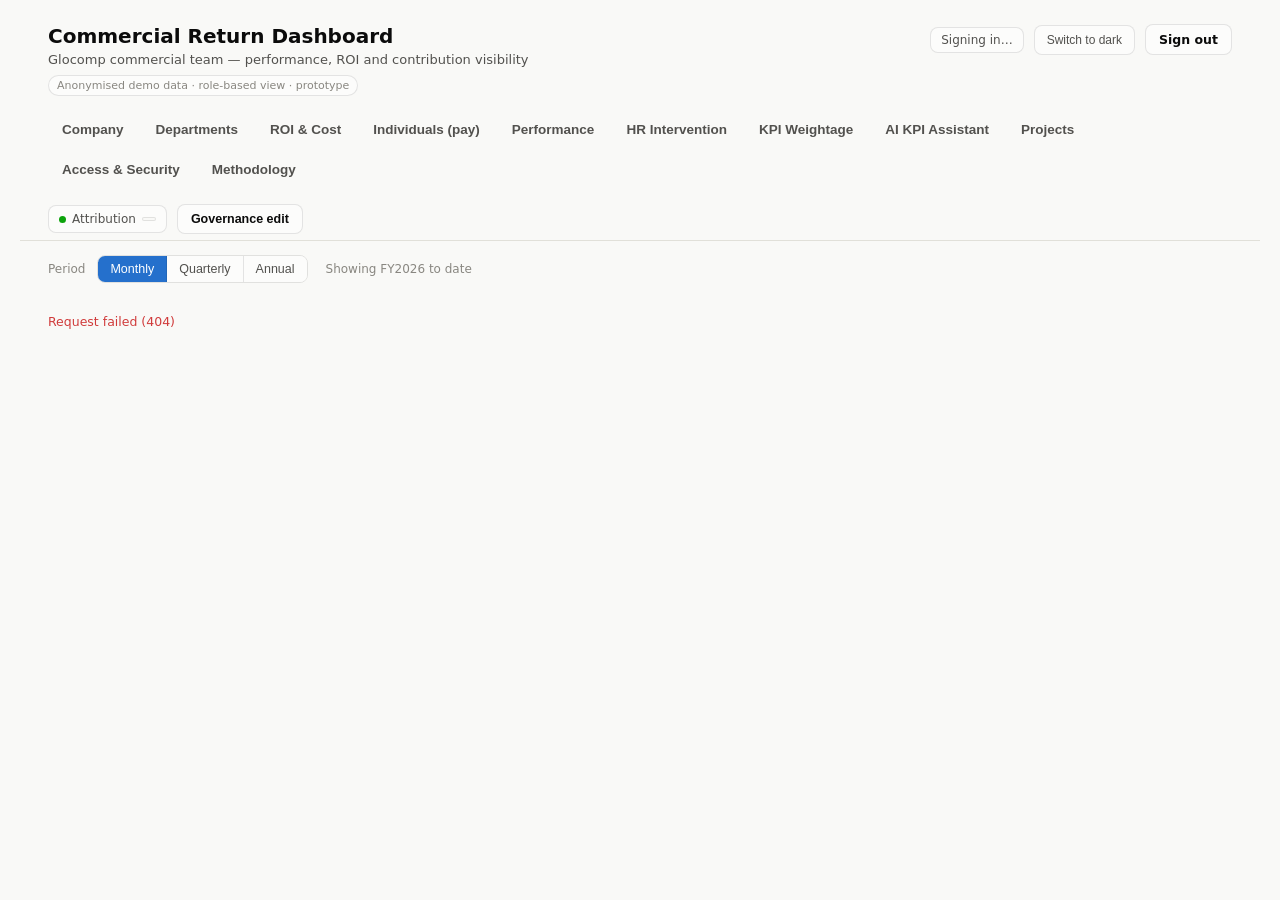
==== commit b2d25ed7: "Add Gemini/LLM engine to AI KPI assistant with rules fallback" ====
--- a/index.html
+++ b/index.html
@@ -1271,17 +1271,23 @@
     host.innerHTML =
       '<div class="stepper" id="aiStepper"></div>' +
       '<div class="notice"><b>The AI never assigns KPIs on its own.</b> Suggestions are stored as "pending review" and have no effect on anyone\'s score until a manager accepts and applies them. ' +
-      "Engine: rules-based mock (no external AI API configured) — it only sees KPI history, the role's KPI library and peer medians; never pay, expenses or survey answers.</div>" +
+      '<span id="aiEngine">Engine: …</span> It only sees KPI history, the role\'s KPI library and peer medians — never names, pay, expenses or survey answers.</div>' +
       '<div class="row" style="margin-bottom:14px;"><label class="field" style="min-width:280px;"><span>Team member</span><select id="aiPerson">' +
       aiState.people.map(function (p) { return '<option value="' + esc(p.id) + '"' + (p.id === aiState.selected ? " selected" : "") + ">" + esc(p.name) + " — " + esc(p.title) + "</option>"; }).join("") +
       '</select></label><span class="spacer"></span><button class="btn primary" type="button" id="aiGenerate">Generate suggestions from history</button></div><div id="aiBody"><p class="loading">Loading…</p></div>';
     document.getElementById("aiPerson").addEventListener("change", function (e) { loadAiFor(e.target.value); });
     document.getElementById("aiGenerate").addEventListener("click", function () {
-      GC.api("/api/ai/generate", { body: { employee_id: aiState.selected } }).then(function () { return loadAiFor(aiState.selected); }).catch(function (e) { GC.toast(e.message); });
+      var btn = this; btn.disabled = true; btn.textContent = "Generating…";
+      GC.api("/api/ai/generate", { body: { employee_id: aiState.selected } }).then(function (r) {
+        if (r.fallback) GC.toast("LLM unavailable (" + r.fallback + ") — used the rules engine instead.");
+        return loadAiFor(aiState.selected);
+      }).catch(function (e) { GC.toast(e.message); }).then(function () { btn.disabled = false; btn.textContent = "Generate suggestions from history"; });
     });
   }
   function renderAiBody() {
     var d = aiState.data, list = d.suggestions;
+    var engEl = document.getElementById("aiEngine");
+    if (engEl) engEl.textContent = d.engine === "mock-rules-v1" ? "Engine: rules-based (no LLM API key configured)." : "Engine: LLM " + d.engine + ", with the rules engine as automatic fallback.";
     var pending = list.filter(function (s) { return s.status === "pending_review"; }).length;
     var accepted = list.filter(function (s) { return s.status === "accepted"; }).length;
     var applied = list.filter(function (s) { return s.status === "applied"; }).length;
@@ -1296,7 +1302,7 @@
       '</p></div><span class="spacer"></span>' + GC.spark(sc.trend, 120, 30) + '<button class="btn small" type="button" data-open-card="' + esc(d.employee.id) + '">Scorecard →</button></div></div>' +
       (list.length ? list.map(function (s) {
         var lock = s.status === "applied";
-        return '<div class="sugg ' + s.status + '" data-sid="' + esc(s.id) + '"><div class="sugg-head"><div><div class="muted" style="font-size:11px;text-transform:uppercase;letter-spacing:.03em;">' + typeLabel[s.type] + " · confidence " + esc(s.confidence) + '</div><div class="t">Suggested KPI: ' + esc(s.name) + ' <span class="bucket-chip ' + s.bucket + '">' + (s.bucket === "financial" ? "Financial" : "Non-financial") + "</span></div></div>" +
+        return '<div class="sugg ' + s.status + '" data-sid="' + esc(s.id) + '"><div class="sugg-head"><div><div class="muted" style="font-size:11px;text-transform:uppercase;letter-spacing:.03em;">' + typeLabel[s.type] + " · confidence " + esc(s.confidence) + (s.engine ? " · " + esc(s.engine) : "") + '</div><div class="t">Suggested KPI: ' + esc(s.name) + ' <span class="bucket-chip ' + s.bucket + '">' + (s.bucket === "financial" ? "Financial" : "Non-financial") + "</span></div></div>" +
           badge(s.status === "accepted" ? "good" : s.status === "rejected" ? "critical" : s.status === "applied" ? "good" : "warning", s.status.replace("_", " ") + (s.edited ? " · edited" : "")) + "</div>" +
           '<div class="sugg-grid">' +
             '<label class="field"><span>Suggested target' + (s.current_target != null ? " (now " + GC.fmt(s.current_target, s.unit) + ")" : "") + '</span><input class="inp" type="number" step="any" data-f="target" value="' + s.suggested_target + '"' + (lock ? " disabled" : "") + "></label>" +
